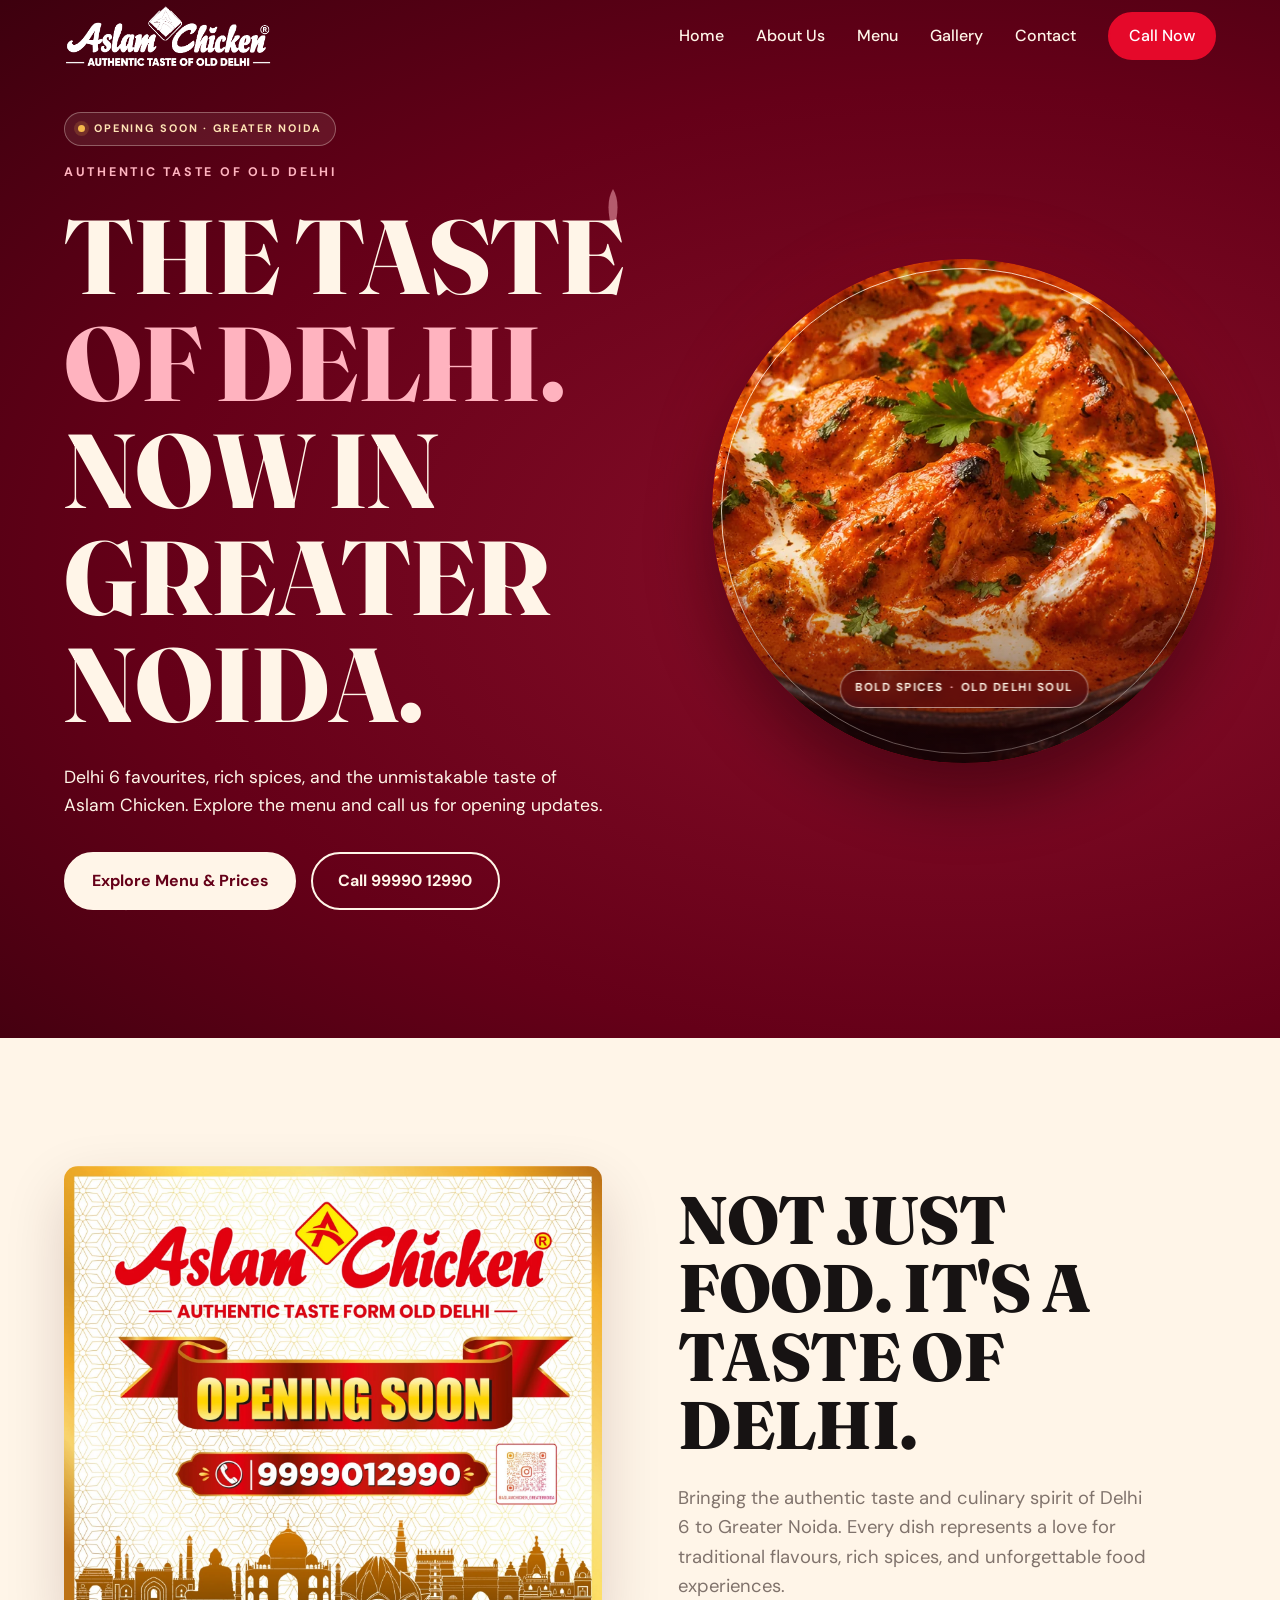
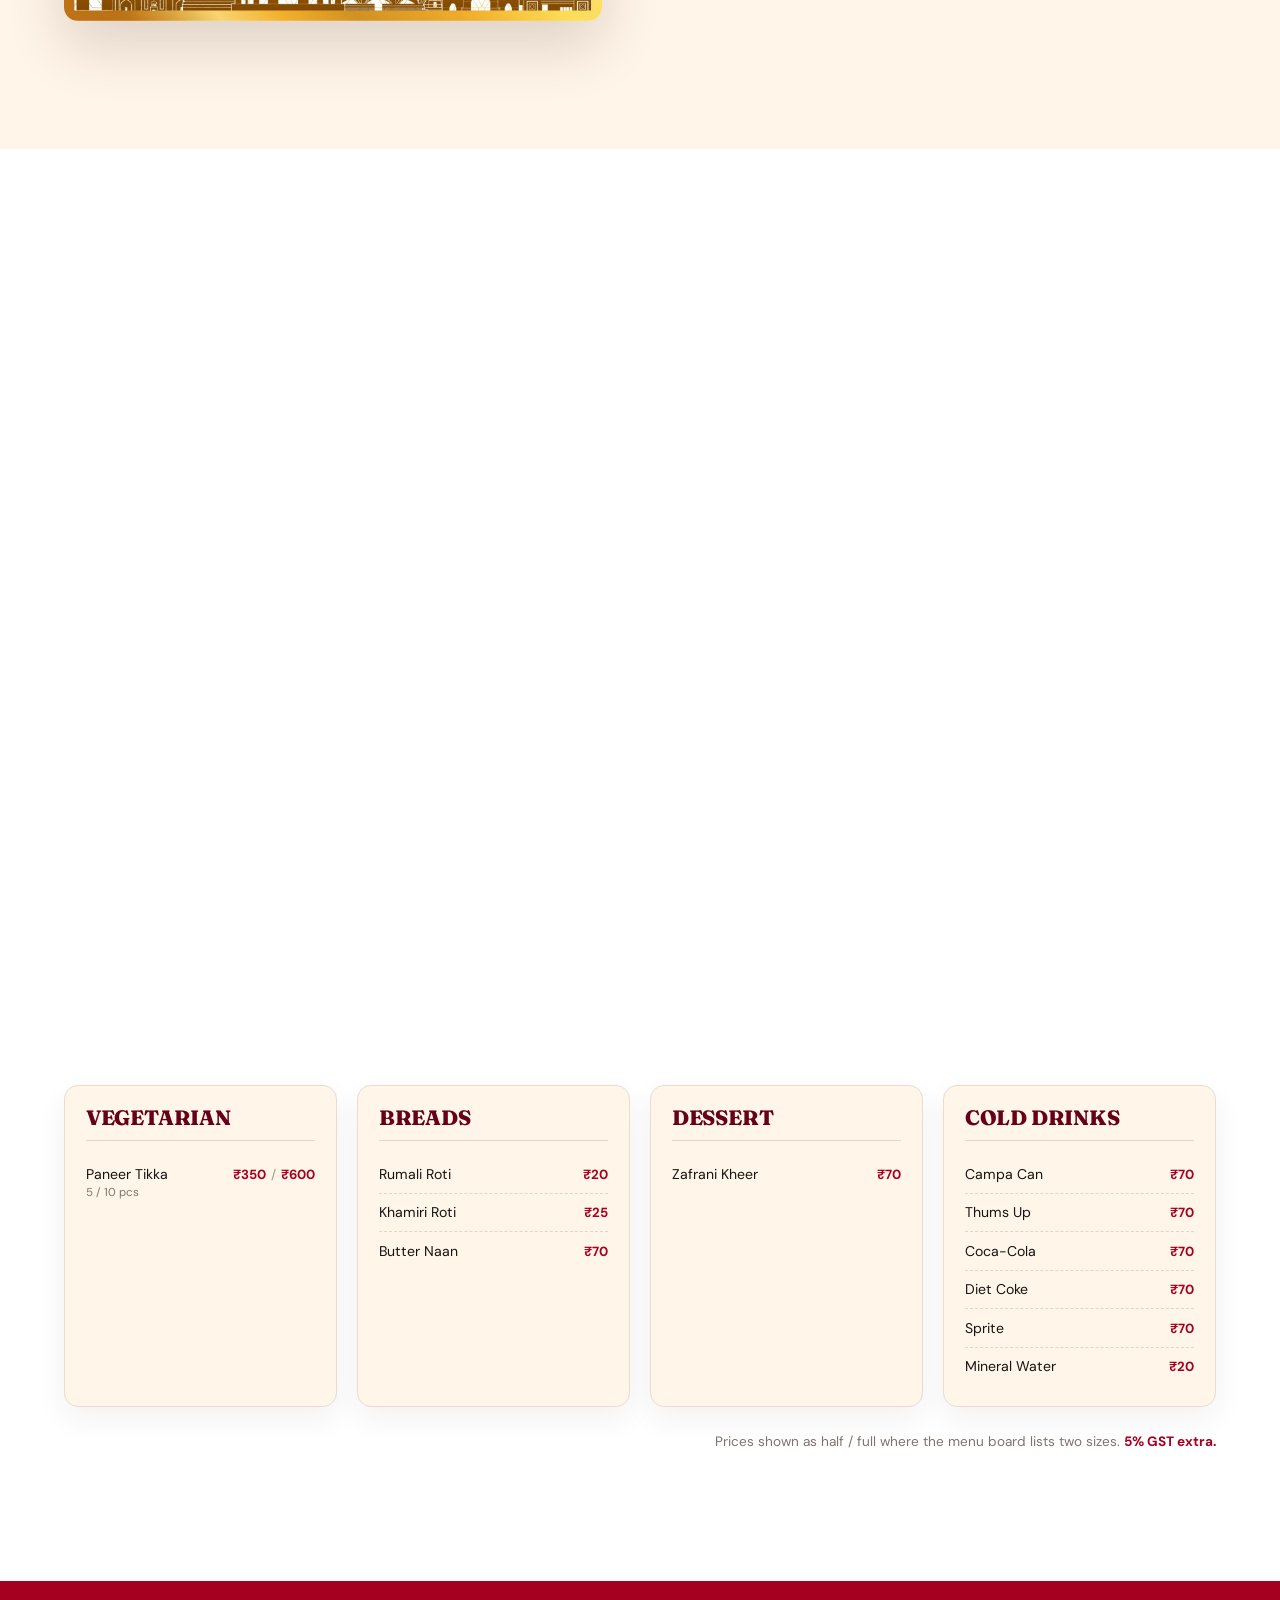
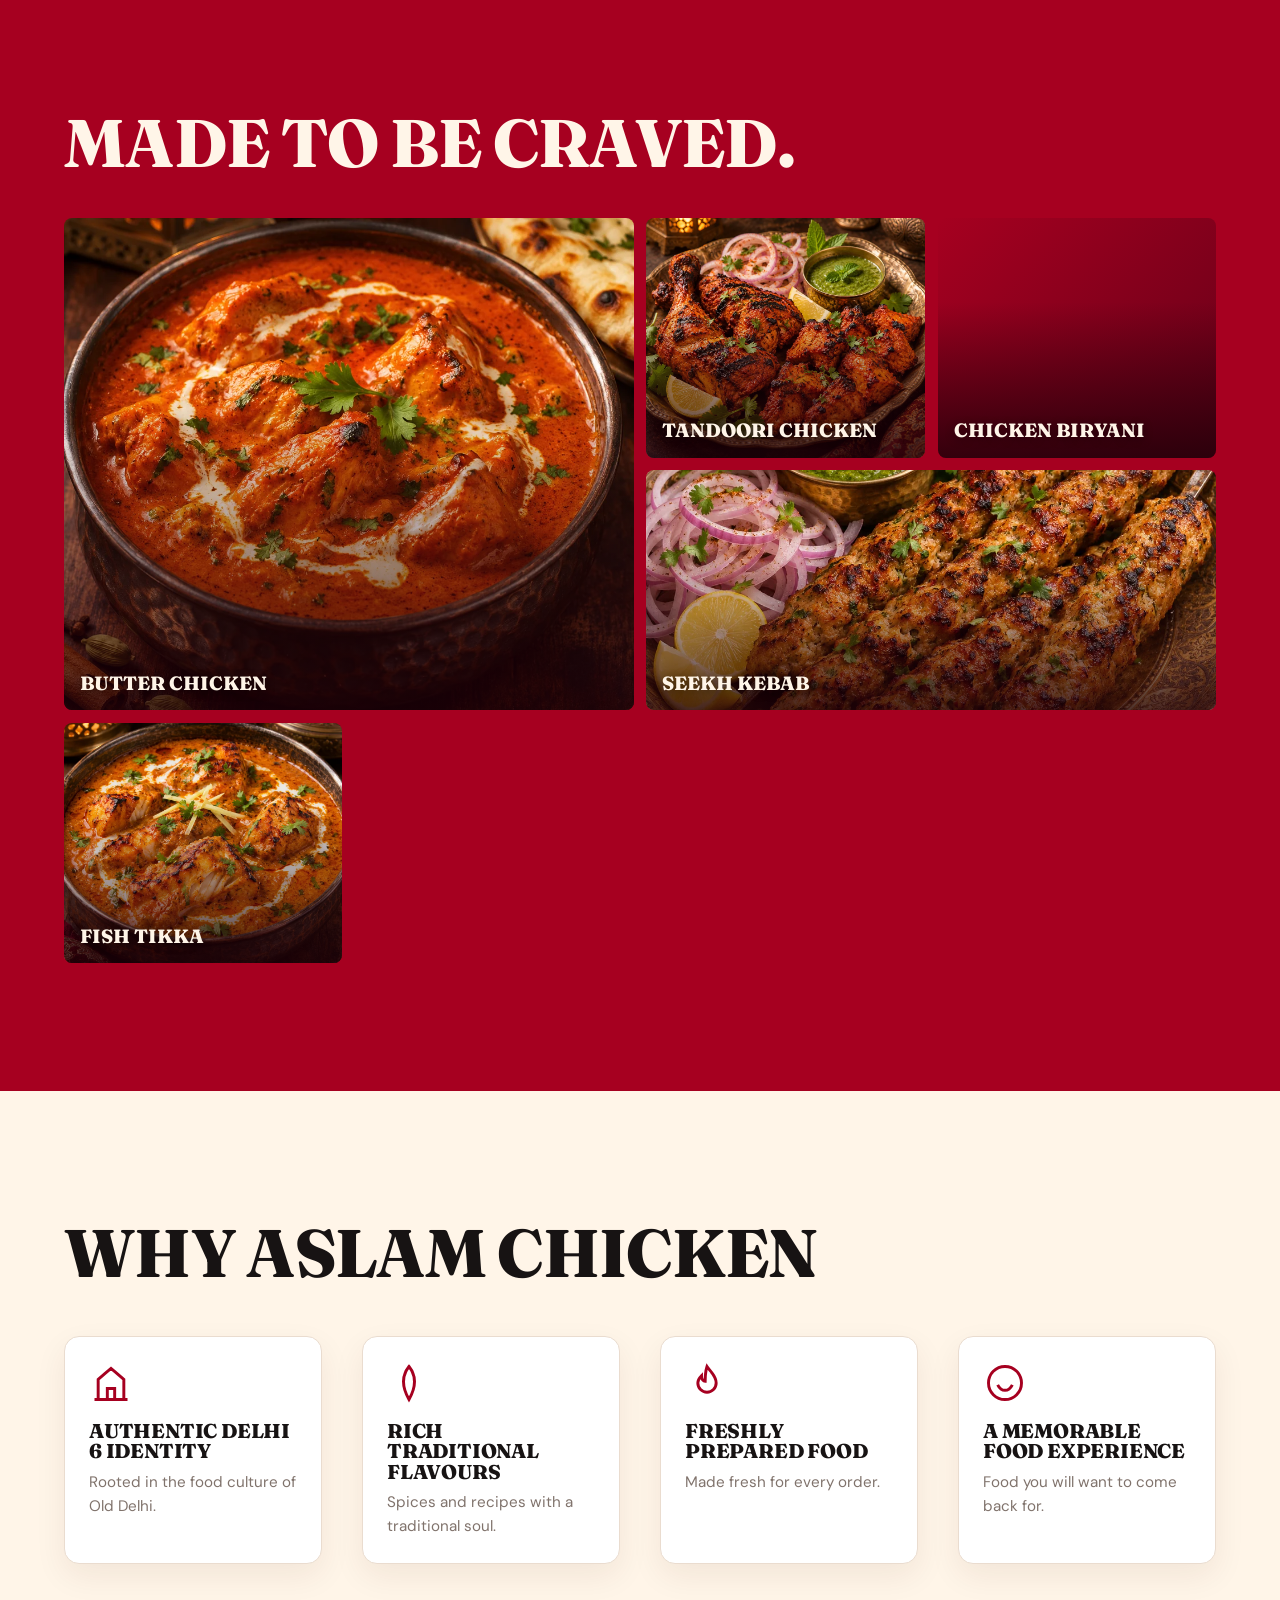
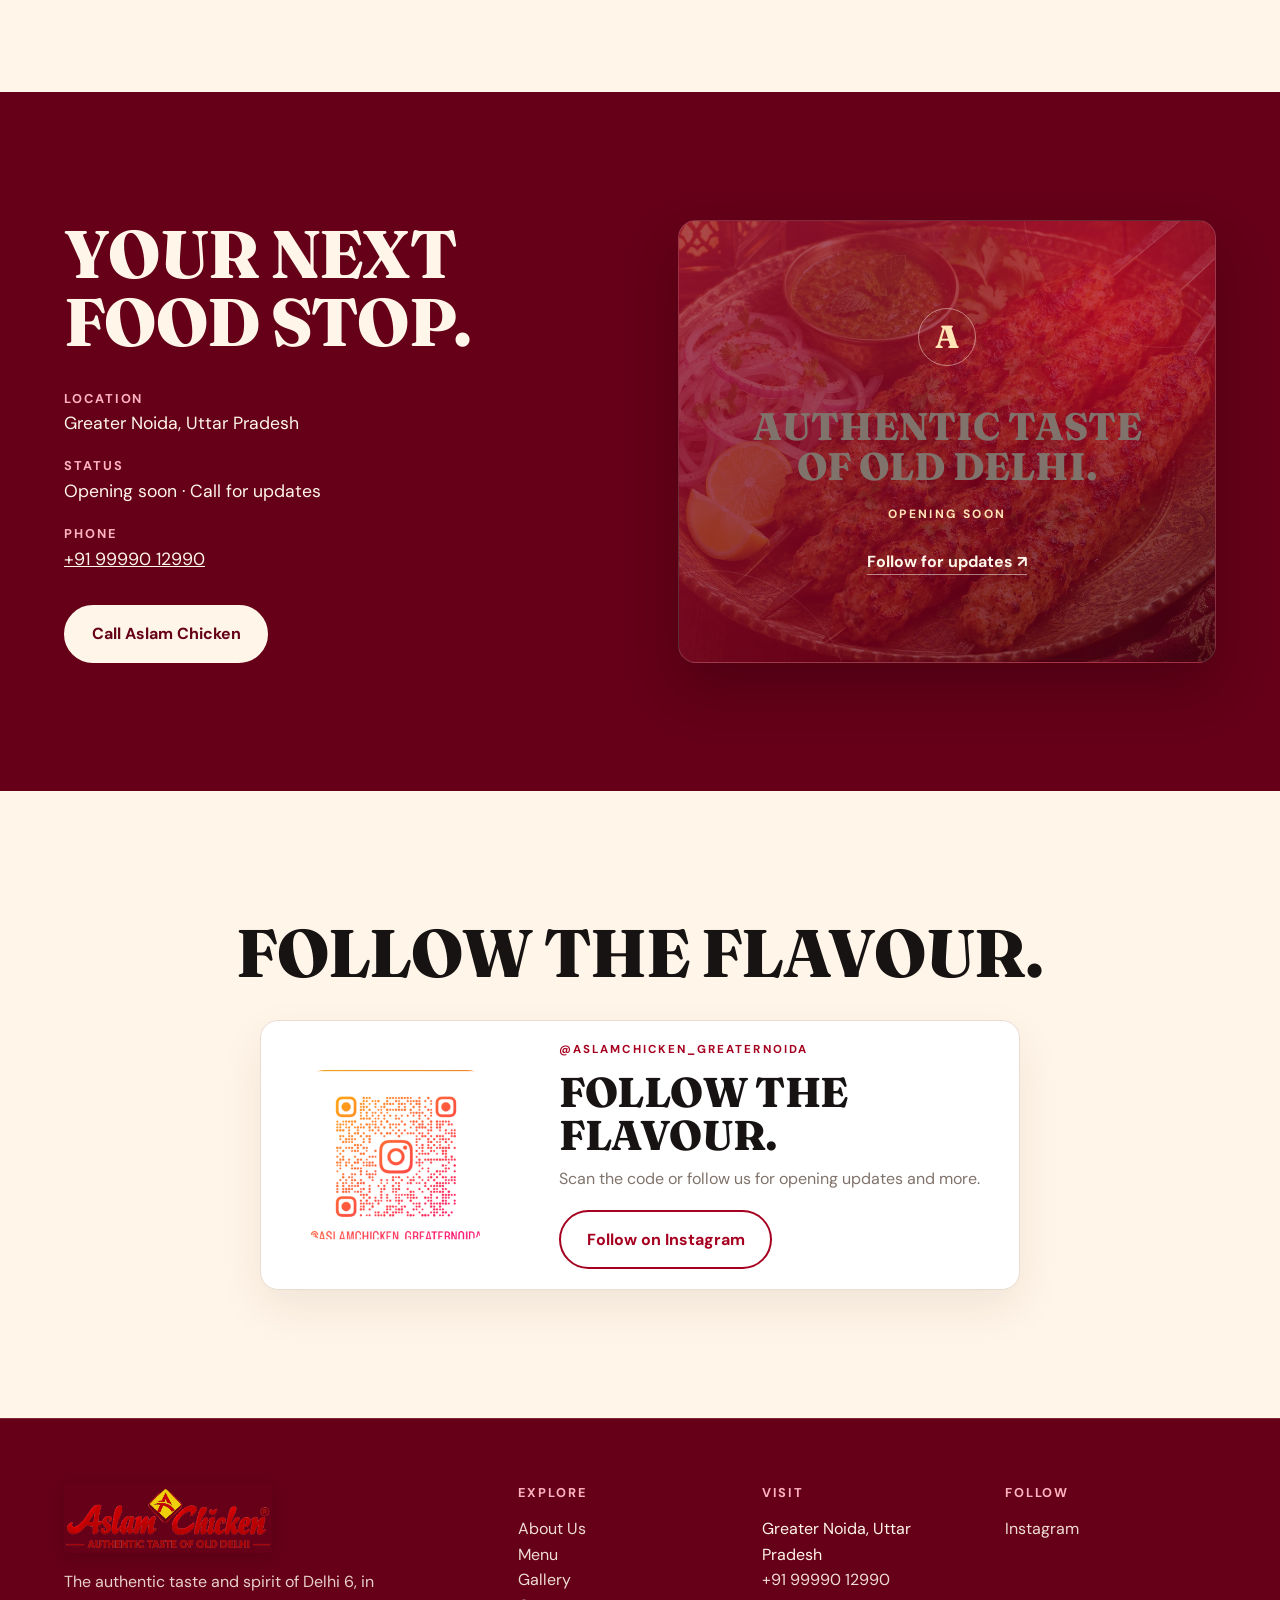
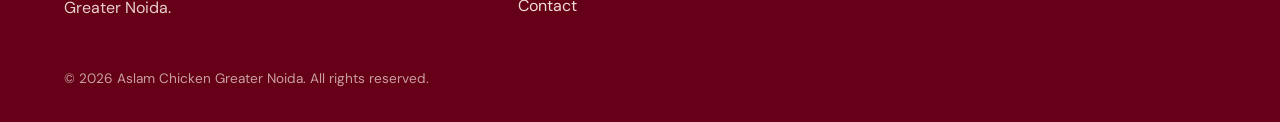
==== index.html @ 619e93ab "Build Aslam Chicken website" ====
<!DOCTYPE html>
<html lang="en" class="ld">
<head>
<meta charset="utf-8">
<meta name="viewport" content="width=device-width, initial-scale=1, viewport-fit=cover">
<title>Aslam Chicken Greater Noida | Authentic Delhi 6 Chicken &amp; Mughlai Food</title>
<meta name="description" content="Aslam Chicken brings the authentic taste of Old Delhi to Greater Noida. Explore the menu and call 9999012990 for opening updates.">
<meta property="og:title" content="Aslam Chicken Greater Noida">
<meta property="og:description" content="Authentic taste of Old Delhi. Opening soon in Greater Noida. Call 9999012990.">
<link rel="canonical" href="https://www.example.com/">
<meta property="og:type" content="restaurant">
<link rel="preconnect" href="https://fonts.googleapis.com">
<link rel="preconnect" href="https://fonts.gstatic.com" crossorigin>
<link href="https://fonts.googleapis.com/css2?family=Fraunces:opsz,wght@9..144,600;9..144,800&family=DM+Sans:wght@400;500;700&display=swap" rel="stylesheet">
<script type="application/ld+json">{"@context":"https://schema.org","@type":"Restaurant","name":"Aslam Chicken Greater Noida","telephone":"+91-9999012990","areaServed":"Greater Noida, Uttar Pradesh","servesCuisine":["Mughlai","Delhi 6"],"sameAs":["https://www.instagram.com/aslamchicken_greaternoida/"]}</script>
<link rel="stylesheet" href="css/style.css">
</head>
<body>
<div id="ldr" role="status" aria-label="Loading"><div class="ldin"><b>ASLAM CHICKEN</b><small>GREATER NOIDA</small><div class="bar"><i></i></div></div></div>
<script>(function(){var b=document.querySelector('#ldr b');b.innerHTML=b.textContent.split('').map(function(c,i){return '<span style="--i:'+i+'">'+(c===' '?'&nbsp;':c)+'</span>'}).join('')})()</script>
<svg width="0" height="0" style="position:absolute" aria-hidden="true"><defs>
<pattern id="pat" width="40" height="40" patternUnits="userSpaceOnUse"><path d="M20 4l6 16-6 16-6-16z" fill="none" stroke="#fff" stroke-width="1.2"/></pattern>
<symbol id="sp" viewBox="0 0 48 48"><path d="M24 2c6 10 6 24 0 44-6-20-6-34 0-44z" fill="currentColor"/></symbol>
</defs></svg>

<header id="hd">
<nav aria-label="Main">
<a class="logo" href="#home" aria-label="Aslam Chicken Greater Noida home"><img src="assets/images/aslam-chicken-logo-transparent.png" alt="Aslam Chicken — Authentic Taste of Old Delhi" width="1510" height="510"></a>
<button class="burger" id="bg" aria-expanded="false" aria-controls="lk" aria-label="Toggle menu"><span></span><span></span><span></span></button>
<ul class="links" id="lk">
<li><a href="index.html#home">Home</a></li><li><a href="about.html">About Us</a></li><li><a href="#menu">Menu</a></li><li><a href="#gallery">Gallery</a></li><li><a href="#visit">Contact</a></li>
<li><a class="btn" href="tel:+919999012990">Call Now</a></li>
</ul>
</nav>
</header>

<main>
<section class="hero" id="home">
<span class="spice" style="top:18%;left:46%"><svg viewBox="0 0 48 48"><use href="#sp"/></svg></span>
<span class="spice" style="bottom:12%;left:8%;animation-delay:-3s"><svg viewBox="0 0 48 48"><use href="#sp"/></svg></span>
<div class="wrap">
<div class="hero-copy">
<p class="availability"><span aria-hidden="true"></span> OPENING SOON · GREATER NOIDA</p>
<p class="label">AUTHENTIC TASTE OF OLD DELHI</p>
<h1><span><i>The taste</i></span><span><i>of Delhi.</i></span><span><i>Now in</i></span><span><i>Greater Noida.</i></span></h1>
<p class="lead">Delhi 6 favourites, rich spices, and the unmistakable taste of Aslam Chicken. Explore the menu and call us for opening updates.</p>
<div class="cta"><a class="btn fill" href="#menu">Explore Menu &amp; Prices</a><a class="btn line" href="tel:+919999012990">Call 99990 12990</a></div>
</div>
<div class="plate slot" style="border-radius:50%;aspect-ratio:1">
<div class="plate-photo">
<img src="assets/images/food-butter-chicken.webp" alt="Butter chicken and naan served with fresh herbs and spices" width="1000" height="1000" fetchpriority="high" decoding="async">
</div>
<span class="plate-caption" aria-hidden="true">BOLD SPICES <i>·</i> OLD DELHI SOUL</span>
</div>
</div>
</section>

<section id="story">
<div class="wrap split">
<div class="slot story-art rv"><img src="assets/images/aslam-opening-soon.webp" alt="Aslam Chicken opening soon poster with phone number 9999012990" width="1600" height="1354" loading="lazy"></div>
<div class="rv">
<h2>Not just food. It's a taste of Delhi.</h2>
<p>Bringing the authentic taste and culinary spirit of Delhi 6 to Greater Noida. Every dish represents a love for traditional flavours, rich spices, and unforgettable food experiences.</p>
</div>
</div>
</section>

<section class="menu" id="menu">
<div class="wrap">
<div class="menu-heading rv"><div><p class="eyebrow">ASLAM CHICKEN · GREATER NOIDA</p><h2>Our menu.</h2></div><p>Made for sharing, full of Old Delhi flavour.<br><small>Prices in INR · Half / Full where shown · 5% GST extra</small></p></div>
<div class="menu-highlights">
<article class="menu-highlight rv"><img src="assets/images/food-tandoori-chicken.webp" alt="Tandoori chicken" width="1000" height="1000" loading="lazy"><div><span>FROM THE TANDOOR</span><h3>Smoky, spiced, made to share.</h3></div></article>
<article class="menu-highlight rv"><img src="assets/images/food-butter-chicken.webp" alt="Butter chicken" width="1000" height="1000" loading="lazy"><div><span>HOUSE FAVOURITE</span><h3>Butter chicken, rich and comforting.</h3></div></article>
<article class="menu-highlight rv"><img src="assets/images/food-chicken-biryani.webp" alt="Chicken biryani" width="1000" height="1000" loading="lazy"><div><span>CLASSIC COMFORT</span><h3>Fragrant chicken biryani.</h3></div></article>
</div>
<div class="cats">
<article class="cat rv"><h3>Chicken Specials</h3><ul class="menu-list">
<li><span>Butter Chicken</span><span class="price">₹400 <i>/</i> ₹780</span></li>
<li><span>Tandoori Chicken Dry</span><span class="price">₹360 <i>/</i> ₹750</span></li>
<li><span>Chicken Tikka Boneless Dry <small>5 / 10 pcs</small></span><span class="price">₹350 <i>/</i> ₹650</span></li>
<li><span>Chicken Tikka Boneless Gravy <small>5 / 10 pcs</small></span><span class="price">₹350 <i>/</i> ₹650</span></li>
<li><span>Chicken Tangdi</span><span class="price">₹320 <i>/</i> ₹620</span></li></ul></article>
<article class="cat rv"><h3>Kebabs &amp; Fish</h3><ul class="menu-list">
<li><span>Chicken Seekh Kebab Dry <small>4 / 8 pcs</small></span><span class="price">₹300 <i>/</i> ₹580</span></li>
<li><span>Chicken Seekh Kebab Gravy <small>4 / 8 pcs</small></span><span class="price">₹350 <i>/</i> ₹650</span></li>
<li><span>Mutton Seekh Kebab Dry <small>4 / 8 pcs</small></span><span class="price">₹480 <i>/</i> ₹850</span></li>
<li><span>Mutton Seekh Kebab Gravy <small>4 / 8 pcs</small></span><span class="price">₹550 <i>/</i> ₹950</span></li>
<li><span>Fish Tikka Dry <small>5 / 10 pcs</small></span><span class="price">₹490 <i>/</i> ₹890</span></li>
<li><span>Fish Tikka Butter Gravy <small>5 / 10 pcs</small></span><span class="price">₹550 <i>/</i> ₹950</span></li></ul></article>
<article class="cat rv"><h3>Main Course</h3><ul class="menu-list">
<li><span>Chicken Korma <small>2 / 4 pcs</small></span><span class="price">₹350 <i>/</i> ₹650</span></li>
<li><span>Chicken Stew <small>2 / 4 pcs</small></span><span class="price">₹350 <i>/</i> ₹650</span></li>
<li><span>Mutton Korma <small>2 / 4 pcs</small></span><span class="price">₹480 <i>/</i> ₹900</span></li>
<li><span>Mutton Nahari <small>2 / 4 pcs</small></span><span class="price">₹450 <i>/</i> ₹880</span></li>
<li><span>Chicken Biryani <small>2 / 4 pcs</small></span><span class="price">₹250 <i>/</i> ₹450</span></li></ul></article>
<article class="cat rv"><h3>Vegetarian</h3><ul class="menu-list"><li><span>Paneer Tikka <small>5 / 10 pcs</small></span><span class="price">₹350 <i>/</i> ₹600</span></li></ul></article>
<article class="cat rv"><h3>Breads</h3><ul class="menu-list">
<li><span>Rumali Roti</span><span class="price">₹20</span></li><li><span>Khamiri Roti</span><span class="price">₹25</span></li><li><span>Butter Naan</span><span class="price">₹70</span></li></ul></article>
<article class="cat rv"><h3>Dessert</h3><ul class="menu-list"><li><span>Zafrani Kheer</span><span class="price">₹70</span></li></ul></article>
<article class="cat rv"><h3>Cold Drinks</h3><ul class="menu-list">
<li><span>Campa Can</span><span class="price">₹70</span></li><li><span>Thums Up</span><span class="price">₹70</span></li><li><span>Coca-Cola</span><span class="price">₹70</span></li><li><span>Diet Coke</span><span class="price">₹70</span></li><li><span>Sprite</span><span class="price">₹70</span></li><li><span>Mineral Water</span><span class="price">₹20</span></li></ul></article>
</div>
<p class="menu-tax">Prices shown as half / full where the menu board lists two sizes. <strong>5% GST extra.</strong></p>
</div>
</section>

<section class="exp" id="gallery">
<div class="wrap">
<h2 class="rv">Made to be craved.</h2>
<div class="grid">
<button class="slot gallery-item rv" type="button" data-full="assets/images/food-butter-chicken.webp" data-caption="Butter Chicken" aria-label="Open larger photo: Butter Chicken"><img src="assets/images/food-butter-chicken.webp" alt="Butter chicken in a rich tomato and butter gravy" width="1000" height="1000" loading="lazy" decoding="async"><span>Butter Chicken</span></button>
<button class="slot gallery-item rv" type="button" data-full="assets/images/food-tandoori-chicken.webp" data-caption="Tandoori Chicken" aria-label="Open larger photo: Tandoori Chicken"><img src="assets/images/food-tandoori-chicken.webp" alt="Tandoori chicken with onions, lemon, and mint chutney" width="1000" height="1000" loading="lazy" decoding="async"><span>Tandoori Chicken</span></button>
<button class="slot gallery-item rv" type="button" data-full="assets/images/food-chicken-biryani.webp" data-caption="Chicken Biryani" aria-label="Open larger photo: Chicken Biryani"><img src="assets/images/food-chicken-biryani.webp" alt="Chicken biryani with saffron rice and herbs" width="1000" height="1000" loading="lazy" decoding="async"><span>Chicken Biryani</span></button>
<button class="slot gallery-item rv" type="button" data-full="assets/images/food-seekh-kebab.webp" data-caption="Seekh Kebab" aria-label="Open larger photo: Seekh Kebab"><img src="assets/images/food-seekh-kebab.webp" alt="Chicken seekh kebabs with mint chutney" width="1000" height="1000" loading="lazy" decoding="async"><span>Seekh Kebab</span></button>
<button class="slot gallery-item rv" type="button" data-full="assets/images/food-fish-tikka.webp" data-caption="Fish Tikka" aria-label="Open larger photo: Fish Tikka"><img src="assets/images/food-fish-tikka.webp" alt="Fish tikka in a creamy spiced gravy" width="1000" height="1000" loading="lazy" decoding="async"><span>Fish Tikka</span></button>
</div>
<dialog class="lightbox" id="gallery-lightbox" aria-label="Gallery image viewer"><button class="lightbox-close" type="button" aria-label="Close image">×</button><img id="lightbox-image" src="" alt=""><p id="lightbox-caption"></p></dialog>
</div>
</section>

<section class="why">
<div class="wrap">
<h2 class="rv">Why Aslam Chicken</h2>
<ul>
<li class="rv"><div class="why-card"><svg viewBox="0 0 24 24" fill="none" stroke="currentColor" stroke-width="1.6"><path d="M3 21h18M5 21V10l7-6 7 6v11M10 21v-6h4v6"/></svg><h3>Authentic Delhi 6 Identity</h3><p>Rooted in the food culture of Old Delhi.</p></div></li>
<li class="rv"><div class="why-card"><svg viewBox="0 0 24 24" fill="none" stroke="currentColor" stroke-width="1.6"><path d="M12 3c4 5 4 11 0 18-4-7-4-13 0-18z"/></svg><h3>Rich Traditional Flavours</h3><p>Spices and recipes with a traditional soul.</p></div></li>
<li class="rv"><div class="why-card"><svg viewBox="0 0 24 24" fill="none" stroke="currentColor" stroke-width="1.6"><path d="M12 3c2 3 5 5 5 9a5 5 0 01-10 0c0-2 1-3 2-4 0 2 1 3 2 3 0-3 0-5 1-8z"/></svg><h3>Freshly Prepared Food</h3><p>Made fresh for every order.</p></div></li>
<li class="rv"><div class="why-card"><svg viewBox="0 0 24 24" fill="none" stroke="currentColor" stroke-width="1.6"><circle cx="12" cy="12" r="9"/><path d="M8 13s1.5 3 4 3 4-3 4-3M9 9h.01M15 9h.01"/></svg><h3>A Memorable Food Experience</h3><p>Food you will want to come back for.</p></div></li>
</ul>
</div>
</section>

<section class="visit" id="visit">
<div class="wrap split">
<div class="rv">
<h2>Your next food stop.</h2>
<dl>
<dt>LOCATION</dt><dd>Greater Noida, Uttar Pradesh</dd>
<dt>STATUS</dt><dd>Opening soon · Call for updates</dd>
<dt>PHONE</dt><dd><a href="tel:+919999012990">+91 99990 12990</a></dd>
</dl>
<a class="btn fill" href="tel:+919999012990">Call Aslam Chicken</a>
</div>
<div class="visit-card rv"><img class="visit-card-photo" src="assets/images/food-seekh-kebab.webp" alt="Freshly grilled seekh kebabs" width="1000" height="1000" loading="lazy"><span class="visit-mark" aria-hidden="true">A</span><p>Authentic taste<br>of Old Delhi.</p><strong>OPENING SOON</strong><a href="https://www.instagram.com/aslamchicken_greaternoida/" target="_blank" rel="noopener">Follow for updates <span aria-hidden="true">↗</span></a></div>
</div>
</section>

<section class="insta">
<div class="wrap" style="text-align:center">
<h2 class="rv">Follow the flavour.</h2>
<div class="instagram-follow rv">
<a class="qr-link" href="https://www.instagram.com/aslamchicken_greaternoida/" target="_blank" rel="noopener" aria-label="Open Aslam Chicken Greater Noida on Instagram"><img src="assets/images/instagram-qr.png" alt="Instagram QR code for @aslamchicken_greaternoida" width="1400" height="1120" loading="lazy"></a>
<div><p class="eyebrow">@ASLAMCHICKEN_GREATERNOIDA</p><h3>Follow the flavour.</h3><p>Scan the code or follow us for opening updates and more.</p><a class="btn out" href="https://www.instagram.com/aslamchicken_greaternoida/" target="_blank" rel="noopener">Follow on Instagram</a></div>
</div>
</div>
</section>
</main>

<footer>
<div class="fgrid rv">
<div><a class="logo" href="#home" aria-label="Aslam Chicken Greater Noida home"><img src="assets/images/aslam-chicken-logo-transparent.png" alt="Aslam Chicken — Authentic Taste of Old Delhi" width="1510" height="510" loading="lazy"></a><p style="margin-top:1rem;max-width:22rem;opacity:.85">The authentic taste and spirit of Delhi 6, in Greater Noida.</p></div>
<div><h4>EXPLORE</h4><ul><li><a href="about.html">About Us</a></li><li><a href="#menu">Menu</a></li><li><a href="#gallery">Gallery</a></li><li><a href="#visit">Contact</a></li></ul></div>
<div><h4>VISIT</h4><p>Greater Noida, Uttar Pradesh<br><a href="tel:+919999012990">+91 99990 12990</a></p></div>
<div><h4>FOLLOW</h4><a href="https://www.instagram.com/aslamchicken_greaternoida/" target="_blank" rel="noopener">Instagram</a></div>
</div>
<p class="copy">&copy; <span id="yr">2026</span> Aslam Chicken Greater Noida. All rights reserved.</p>
</footer>

<script src="js/main.js"></script>
</body>
</html>
---- css/style.css ----
:root{--red:#A60020;--burg:#650018;--acc:#E5092A;--cream:#FFF5E8;--white:#fff;--char:#171313;--muted:#80736C;--serif:'Fraunces',Georgia,serif;--sans:'DM Sans',system-ui,sans-serif;--pad:clamp(1.25rem,5vw,5rem)}
*{box-sizing:border-box;margin:0}
html{scroll-behavior:smooth;scroll-padding-top:4.5rem}
body{font-family:var(--sans);background:var(--cream);color:var(--char);line-height:1.6;overflow-x:hidden}
img,svg{max-width:100%;display:block}
a{color:inherit}
:focus-visible{outline:3px solid var(--acc);outline-offset:3px}
h1,h2,h3{font-family:var(--serif);font-weight:800;line-height:1.02;letter-spacing:-.01em;text-transform:uppercase}
h2{font-size:clamp(2rem,6vw,4.2rem)}
section{padding:clamp(4rem,10vw,8rem) var(--pad)}
.wrap{max-width:1200px;margin:auto}
.btn{display:inline-block;padding:.9rem 1.6rem;border:2px solid var(--cream);border-radius:99px;font-weight:700;text-decoration:none;transition:background .3s,color .3s,transform .3s}
.btn:hover{transform:translateY(-2px)}
.btn.fill{background:var(--cream);color:var(--burg)}
.btn.fill:hover{background:var(--white)}
.btn.line:hover{background:var(--cream);color:var(--burg)}
.btn.red{background:var(--red);border-color:var(--red);color:var(--cream)}
.btn.red:hover{background:var(--burg);border-color:var(--burg)}
.btn.out{border-color:var(--red);color:var(--red)}
.btn.out:hover{background:var(--red);color:var(--cream)}
/* nav */
header{position:fixed;inset:0 0 auto;z-index:50;padding:env(safe-area-inset-top,0) var(--pad) 0;transition:background .4s,box-shadow .4s;color:var(--cream)}
header.solid{background:var(--burg);box-shadow:0 4px 24px rgba(0,0,0,.25)}
nav{display:flex;align-items:center;justify-content:space-between;height:4.5rem;max-width:1200px;margin:auto}
.logo{font-family:var(--serif);font-weight:800;font-size:1.25rem;text-decoration:none;letter-spacing:.02em;line-height:1}
.logo small{display:block;font:500 .65rem var(--sans);letter-spacing:.2em;opacity:.8;margin-top:.2rem}
.logo img{display:block;width:clamp(10rem,17vw,13rem);height:auto;border-radius:4px;box-shadow:0 4px 18px rgba(0,0,0,.15)}
header .logo img{border-radius:0;box-shadow:none;filter:brightness(0) invert(1);transition:transform .35s cubic-bezier(.2,.8,.2,1),filter .35s}
header .logo:hover img,header .logo:focus-visible img{transform:translateY(-2px) scale(1.035);filter:brightness(0) invert(1) drop-shadow(0 4px 8px rgba(255,255,255,.38))}
.links{display:flex;gap:2rem;align-items:center;list-style:none;padding:0}
.links a{text-decoration:none;font-weight:500;position:relative}
.links a:not(.btn)::after{content:"";position:absolute;left:0;bottom:-4px;height:2px;width:100%;background:currentColor;transform:scaleX(0);transform-origin:left;transition:transform .3s}
.links a:not(.btn):hover::after{transform:scaleX(1)}
.links a[aria-current="page"]::after{transform:scaleX(1)}
.links .btn{padding:.55rem 1.2rem;background:var(--acc);border-color:var(--acc);color:#fff}
.burger{display:none;background:none;border:0;width:44px;height:44px;cursor:pointer;color:inherit}
.burger span{display:block;width:26px;height:2px;background:currentColor;margin:6px auto;transition:transform .35s,opacity .25s}
.burger[aria-expanded=true] span:nth-child(1){transform:translateY(8px) rotate(45deg)}
.burger[aria-expanded=true] span:nth-child(2){opacity:0}
.burger[aria-expanded=true] span:nth-child(3){transform:translateY(-8px) rotate(-45deg)}
@media(max-width:820px){
.burger{display:block}
.links{position:fixed;inset:0;background:var(--burg);flex-direction:column;justify-content:center;gap:1.6rem;font-size:1.6rem;font-family:var(--serif);clip-path:circle(0 at calc(100% - 2.5rem) 2.2rem);transition:clip-path .55s cubic-bezier(.7,0,.2,1);z-index:-1}
.links.open{clip-path:circle(150% at calc(100% - 2.5rem) 2.2rem)}
header.menu{background:transparent}
}
/* hero */
.hero{min-height:100svh;background:radial-gradient(ellipse at 75% 55%,#8a0f2a 0,var(--burg) 60%,#3d000e 100%);color:var(--cream);display:grid;align-items:center;gap:2rem;padding-top:7rem;position:relative;overflow:hidden}
.hero .wrap{display:grid;gap:2rem;align-items:center;grid-template-columns:1.1fr .9fr;position:relative;z-index:1}
.label{font-weight:700;letter-spacing:.22em;font-size:.78rem;color:#ffb3bf;margin-bottom:1.2rem}
.availability{display:inline-flex;align-items:center;gap:.6rem;margin-bottom:1.1rem;padding:.45rem .8rem;border:1px solid rgba(255,245,232,.32);border-radius:99px;background:rgba(255,245,232,.08);color:#ffe4b5;font-size:.68rem;font-weight:700;letter-spacing:.16em}
.availability span{width:7px;height:7px;border-radius:50%;background:#f4b84c;box-shadow:0 0 0 4px rgba(244,184,76,.16)}
.hero h1{font-size:clamp(2.6rem,8.2vw,6.6rem)}
.hero h1 span{display:block;overflow:hidden}
.hero h1 span i{display:block;font-style:normal;transform:translateY(105%);animation:up 1s cubic-bezier(.2,.8,.2,1) forwards}
.hero h1 span:nth-child(2) i{animation-delay:.15s;color:#ffb3bf}
.hero h1 span:nth-child(3) i{animation-delay:.3s}
.hero h1 span:nth-child(4) i{animation-delay:.45s}
@keyframes up{to{transform:none}}
.hero p.lead{max-width:34rem;margin:1.6rem 0 2rem;font-size:1.1rem;opacity:0;animation:fade 1s .8s forwards}
.cta{display:flex;flex-wrap:wrap;gap:.9rem;opacity:0;animation:fade 1s 1s forwards}
@keyframes fade{to{opacity:1}}
.plate{aspect-ratio:1;position:relative;isolation:isolate;opacity:0;transform:scale(.78) rotate(-18deg);animation:plate 1.35s .3s cubic-bezier(.2,.8,.2,1) forwards;box-shadow:0 32px 65px rgba(0,0,0,.42),0 0 70px rgba(229,9,42,.18)}
@keyframes plate{65%{opacity:1;transform:scale(1.04) rotate(7deg)}to{opacity:1;transform:scale(1) rotate(0)}}
.plate-photo{position:absolute;z-index:0;inset:0;border-radius:50%;overflow:hidden;transition:transform .75s cubic-bezier(.2,.8,.2,1)}
.plate-photo img{width:100%;height:100%;object-fit:cover;transform:scale(1.46);animation:photo-turn 34s linear 1.65s infinite;will-change:transform}
@keyframes photo-turn{from{transform:scale(1.46) rotate(0)}to{transform:scale(1.46) rotate(360deg)}}
.plate::before{content:"";position:absolute;z-index:1;inset:9px;border:1px solid rgba(255,245,232,.8);border-radius:50%;box-shadow:inset 0 0 35px rgba(30,0,8,.2);pointer-events:none}
.plate::after{content:"";position:absolute;z-index:1;inset:0;border-radius:50%;background:linear-gradient(180deg,transparent 58%,rgba(25,0,8,.65));pointer-events:none}
.plate:hover .plate-photo{transform:scale(1.05)}
.plate-caption{position:absolute;z-index:2;left:50%;bottom:11%;transform:translateX(-50%);white-space:nowrap;padding:.55rem .9rem;border:1px solid rgba(255,245,232,.55);border-radius:99px;background:rgba(75,0,18,.52);backdrop-filter:blur(8px);color:var(--cream);font-size:clamp(.55rem,1vw,.72rem);font-weight:700;letter-spacing:.13em}
.plate-caption i{color:#ffb3bf;font-style:normal;padding:0 .12rem}
.spice{position:absolute;width:clamp(26px,4vw,48px);color:#ffb3bf;opacity:.5;animation:float 7s ease-in-out infinite}
@keyframes float{50%{transform:translateY(-14px) rotate(25deg)}}
.slot{position:relative;background:linear-gradient(135deg,var(--red),var(--burg));overflow:hidden;color:var(--cream);display:grid;place-items:center;text-align:center;padding:1rem;font-size:.85rem}
.slot svg{position:absolute;inset:0;width:100%;height:100%;opacity:.18}
.slot img{position:absolute;inset:0;width:100%;height:100%;object-fit:cover;transition:transform .8s}
.slot:hover img{transform:scale(1.06)}
.slot b{position:relative;font-family:var(--serif);font-size:1.15rem;text-transform:uppercase}
.slot em{position:relative;display:block;opacity:.75;font-style:normal;margin-top:.3rem}
@media(max-width:820px){.hero .wrap{grid-template-columns:1fr}.plate{max-width:420px;margin:auto}}
/* story */
.split{display:grid;grid-template-columns:1fr 1fr;gap:clamp(2rem,6vw,6rem);align-items:center}
.split .slot{aspect-ratio:4/5;border-radius:200px 200px 12px 12px}
.split .story-art{aspect-ratio:1600/1354;border-radius:14px;padding:0;background:#fff;box-shadow:0 24px 60px rgba(52,15,13,.16)}
.story-art img{position:absolute;inset:0;width:100%;height:100%;object-fit:cover}
.split p{color:var(--muted);font-size:1.15rem;margin-top:1.5rem;max-width:30rem}
@media(max-width:820px){.split{grid-template-columns:1fr}}
/* menu */
.menu{background:var(--white)}
.menu h2{margin-bottom:0}
.menu-heading{display:flex;align-items:end;justify-content:space-between;gap:2rem;margin-bottom:2.5rem}
.menu-heading>p{color:var(--muted);text-align:right}
.menu-heading small{font-size:.8rem}
.eyebrow{font-size:.72rem;font-weight:700;letter-spacing:.18em;color:var(--red);margin-bottom:.75rem}
.cats{display:grid;grid-template-columns:repeat(12,minmax(0,1fr));gap:1.25rem;align-items:stretch}
.cat{align-self:stretch;padding:1.3rem;border:1px solid #eadccf;border-radius:14px;background:var(--cream);box-shadow:0 12px 30px rgba(74,35,20,.06)}
.cat:nth-child(-n+3){grid-column:span 4}
.cat:nth-child(n+4){grid-column:span 3}
.cat h3{font-size:1.3rem;margin-bottom:.9rem;padding-bottom:.75rem;border-bottom:1px solid #e6d5c5;color:var(--burg)}
.menu-highlights{display:grid;grid-template-columns:repeat(3,minmax(0,1fr));gap:1rem;margin:0 0 2rem}
.menu-highlight{position:relative;min-height:190px;overflow:hidden;border-radius:13px;background:var(--burg);color:#fff}
.menu-highlight::after{content:"";position:absolute;inset:20% 0 0;background:linear-gradient(transparent,rgba(30,0,10,.85))}
.menu-highlight img{position:absolute;inset:0;width:100%;height:100%;object-fit:cover;transition:transform .7s cubic-bezier(.2,.8,.2,1)}
.menu-highlight:hover img{transform:scale(1.07)}
.menu-highlight>div{position:absolute;z-index:1;inset:auto 1.1rem 1rem}
.menu-highlight span{font-size:.68rem;font-weight:700;letter-spacing:.16em;color:#ffe4b5}
.menu-highlight h3{margin-top:.3rem;font-size:1.12rem;line-height:1.1}
.cat{transition:transform .35s,box-shadow .35s,border-color .35s}
.cat:hover{transform:translateY(-4px);border-color:#d7bda8;box-shadow:0 18px 38px rgba(74,35,20,.12)}
.menu-list{list-style:none;padding:0}
.menu-list li{display:flex;align-items:baseline;justify-content:space-between;gap:.7rem;padding:.58rem 0;border-bottom:1px dashed #e4d5c8;font-size:.88rem;line-height:1.35}
.menu-list li:last-child{border-bottom:0}
.menu-list li>span:first-child{flex:1}
.menu-list small{display:block;color:var(--muted);font-size:.72rem;margin-top:.12rem}
.menu-list .price{white-space:nowrap;color:var(--red);font-size:.83rem;font-weight:700;font-variant-numeric:tabular-nums}
.menu-list .price i{font-style:normal;color:#a99588;font-weight:400;padding:0 .12rem}
.menu-tax{margin-top:1.5rem;text-align:right;color:var(--muted);font-size:.85rem}
.menu-tax strong{color:var(--red)}
.ph{background:#fff0b3;padding:0 .3em;border-radius:3px}
.center{text-align:center;margin-top:3rem}
/* gallery */
.exp{background:var(--red);color:var(--cream)}
.exp h2{margin-bottom:2.5rem}
.grid{display:grid;grid-template-columns:repeat(4,1fr);grid-auto-rows:clamp(130px,20vw,240px);gap:.8rem}
.grid .slot{border-radius:8px}
.exp .slot{padding:0;border:0;color:var(--cream);font:inherit;text-align:left;cursor:pointer;transition:transform .45s cubic-bezier(.2,.8,.2,1),box-shadow .45s}
.exp .slot::after{content:"";position:absolute;inset:35% 0 0;z-index:1;background:linear-gradient(transparent,rgba(28,0,8,.78));pointer-events:none}
.exp .slot>span{position:absolute;z-index:2;inset:auto 1rem 1rem;text-align:left;font:800 clamp(.9rem,1.6vw,1.2rem)/1.1 var(--serif);text-transform:uppercase;text-shadow:0 2px 10px rgba(0,0,0,.45)}
.exp .slot b{font-size:clamp(.9rem,1.6vw,1.2rem);text-shadow:0 2px 10px rgba(0,0,0,.45)}
.exp .slot:hover{transform:translateY(-4px);box-shadow:0 15px 30px rgba(40,0,10,.3)}
.grid .slot:nth-child(1){grid-column:span 2;grid-row:span 2}
.grid .slot:nth-child(4){grid-column:span 2}
@media(max-width:620px){.grid{grid-template-columns:repeat(2,1fr)}.grid .slot:nth-child(4){grid-column:span 2}}
/* why */
.why ul{list-style:none;padding:0;margin-top:3rem;display:grid;grid-template-columns:repeat(auto-fit,minmax(220px,1fr));gap:2.5rem}
.why li{min-width:0;height:100%}
.why-card{height:100%;min-height:220px;padding:1.5rem;border:1px solid #eadccf;border-radius:15px;background:#fff;box-shadow:0 12px 32px rgba(74,35,20,.07);transition:transform .35s,box-shadow .35s,border-color .35s}
.why-card:hover{transform:translateY(-5px);border-color:#d7bda8;box-shadow:0 20px 42px rgba(74,35,20,.13)}
.why li svg{width:44px;height:44px;color:var(--red);margin-bottom:1rem}
.why h3{font-size:1.25rem;margin-bottom:.5rem}
.why p{color:var(--muted);font-size:.95rem}
/* visit */
.visit{background:var(--burg);color:var(--cream)}
.visit .split{align-items:stretch}
dl{margin:2rem 0}
dt{font-weight:700;font-size:.8rem;letter-spacing:.15em;color:#ffb3bf;margin-top:1.2rem}
dd{font-size:1.1rem}
.visit-card{position:relative;min-height:350px;overflow:hidden;border:1px solid rgba(255,245,232,.18);border-radius:18px;background:radial-gradient(circle at 80% 20%,rgba(229,9,42,.5),transparent 38%),linear-gradient(145deg,#8c102b,var(--burg) 65%,#35000d);display:flex;flex-direction:column;align-items:center;justify-content:center;text-align:center;padding:2rem;color:var(--cream);box-shadow:0 25px 55px rgba(0,0,0,.22)}
.visit-card-photo{position:absolute;z-index:0;inset:0;width:100%;height:100%;object-fit:cover;opacity:.28;mix-blend-mode:screen}
.visit-card::before,.visit-card::after{content:"";position:absolute;z-index:1;width:280px;height:280px;border:1px solid rgba(255,245,232,.09);border-radius:50%;pointer-events:none}
.visit-card::before{top:-155px;right:-90px}.visit-card::after{bottom:-190px;left:-110px}
.visit-card>:not(img){position:relative;z-index:2}
.visit-mark{display:grid;place-items:center;width:58px;height:58px;margin-bottom:1rem;border:1px solid rgba(255,245,232,.45);border-radius:50%;font:800 2rem var(--serif);color:#ffe4b5}
.visit-card p{font:800 clamp(1.5rem,3vw,2.5rem)/1.05 var(--serif);text-transform:uppercase}
.visit-card strong{margin-top:1.2rem;color:#ffe4b5;font-size:.75rem;letter-spacing:.2em}
.visit-card>a{margin-top:1.5rem;color:var(--cream);font-weight:700;text-decoration:none;border-bottom:1px solid rgba(255,245,232,.5)}
/* insta */
.instagram-follow{max-width:760px;margin:2rem auto 0;padding:1.25rem;display:grid;grid-template-columns:minmax(170px,230px) 1fr;align-items:center;gap:clamp(1.5rem,5vw,3rem);text-align:left;border:1px solid #eadccf;border-radius:18px;background:#fff;box-shadow:0 18px 45px rgba(74,35,20,.08)}
.qr-link{display:block;width:100%;aspect-ratio:auto;background:transparent;border:0;border-radius:0;overflow:visible;line-height:0;clip-path:inset(4% 10% round 20px)}
.qr-link img{display:block;width:100%;height:auto;object-fit:contain;transition:transform .5s}
.qr-link:hover{filter:drop-shadow(0 8px 12px rgba(74,35,20,.12))}
.instagram-follow h3{font-size:clamp(1.7rem,4vw,2.6rem);margin-bottom:.6rem}
.instagram-follow p:not(.eyebrow){color:var(--muted);margin-bottom:1.2rem}
.instagram-follow{transition:transform .4s,box-shadow .4s}
.instagram-follow:hover{transform:translateY(-4px);box-shadow:0 24px 55px rgba(74,35,20,.13)}
/* about page */
.about-hero{min-height:86svh;padding-top:8rem;padding-bottom:5rem;background:radial-gradient(ellipse at 80% 42%,#8a0f2a 0,var(--burg) 55%,#3d000e 100%);color:var(--cream);display:grid;align-items:center;overflow:hidden}
.about-hero-content{width:100%;display:grid;grid-template-columns:1.05fr .95fr;gap:clamp(2rem,6vw,6rem);align-items:center}
.about-hero .eyebrow{color:#ffb3bf}
.about-hero h1{font-size:clamp(3.2rem,8vw,6.8rem);line-height:.94}
.about-hero h1 em{font-style:normal;color:#ffb3bf}
.about-hero-content>div>p:not(.eyebrow){max-width:32rem;margin:1.3rem 0 1.8rem;font-size:1.15rem;color:rgba(255,245,232,.85)}
.about-call{color:var(--cream);border-color:rgba(255,245,232,.6)}
.about-hero-image{position:relative;aspect-ratio:1;border-radius:50%;overflow:hidden;border:8px solid rgba(255,245,232,.14);box-shadow:0 28px 65px rgba(0,0,0,.4)}
.about-hero-image img{width:100%;height:100%;object-fit:cover;transition:transform .8s cubic-bezier(.2,.8,.2,1)}
.about-hero-image:hover img{transform:scale(1.08) rotate(2deg)}
.about-hero-image figcaption{position:absolute;inset:auto 0 0;padding:2.4rem 1rem 1.2rem;text-align:center;color:#fff;background:linear-gradient(transparent,rgba(26,0,8,.76));font-weight:700;letter-spacing:.12em;text-transform:uppercase;font-size:.8rem}
.about-story-grid{display:grid;grid-template-columns:1fr 1fr;gap:clamp(2rem,7vw,7rem);align-items:center}
.about-story-copy h2{font-size:clamp(2rem,5vw,4rem)}
.about-story-copy p:not(.eyebrow){max-width:36rem;margin-top:1.2rem;color:var(--muted);font-size:1.05rem}
.text-link{display:inline-block;margin-top:1.5rem;color:var(--red);font-weight:700;text-decoration-thickness:1px;text-underline-offset:5px}
.about-image-stack{position:relative;min-height:430px}
.about-image-stack img{position:absolute;object-fit:cover;border-radius:18px;box-shadow:0 22px 50px rgba(53,22,15,.2);transition:transform .6s cubic-bezier(.2,.8,.2,1)}
.about-stack-main{width:78%;height:88%;top:0;left:0}
.about-stack-small{width:48%;height:52%;right:0;bottom:0;border:8px solid var(--cream)}
.about-image-stack:hover .about-stack-main{transform:translateY(-6px)}
.about-image-stack:hover .about-stack-small{transform:translateY(6px)}
.about-menu-strip{background:#fff}
.about-strip-heading{margin-bottom:2.3rem}
.about-strip-heading h2{font-size:clamp(2rem,5vw,4rem)}
.about-values{display:grid;grid-template-columns:repeat(3,minmax(0,1fr));gap:1.1rem}
.about-value{min-height:205px;padding:1.5rem;border-radius:14px;background:var(--cream);border:1px solid #eadccf;transition:transform .35s,box-shadow .35s}
.about-value:hover{transform:translateY(-5px);box-shadow:0 16px 36px rgba(74,35,20,.1)}
.about-value>span{display:inline-block;margin-bottom:1.1rem;color:var(--red);font-size:.75rem;font-weight:700;letter-spacing:.14em}
.about-value h3{font-size:1.25rem;color:var(--burg)}
.about-value p{margin-top:.5rem;color:var(--muted)}
.about-cta{background:radial-gradient(ellipse at 78% 35%,#8a0f2a 0,var(--burg) 65%,#3d000e 100%);color:var(--cream)}
.about-cta-inner{display:flex;align-items:center;justify-content:space-between;gap:2rem}
.about-cta .eyebrow{color:#ffb3bf}
.about-cta h2{font-size:clamp(2.2rem,6vw,4.5rem)}
.about-cta-inner>div:first-child>p:last-child{margin-top:1rem;color:rgba(255,245,232,.78)}
.about-cta-actions{display:flex;flex-wrap:wrap;gap:.8rem}
.about-cta-actions .btn.line:hover{background:var(--cream);color:var(--burg)}
/* footer */
footer{background:var(--burg);color:var(--cream);padding:4rem var(--pad) calc(2rem + env(safe-area-inset-bottom,0px));border-top:1px solid rgba(255,245,232,.15)}
.fgrid{display:grid;grid-template-columns:2fr 1fr 1fr 1fr;gap:2rem;max-width:1200px;margin:auto}
footer h4{font-size:.8rem;letter-spacing:.15em;color:#ffb3bf;margin-bottom:.8rem}
footer ul{list-style:none;padding:0}
footer a{text-decoration:none;opacity:.9}footer a:hover{text-decoration:underline}
.copy{max-width:1200px;margin:3rem auto 0;font-size:.85rem;opacity:.65}
@media(max-width:820px){.fgrid{grid-template-columns:1fr 1fr}.fgrid>:first-child{grid-column:span 2}.menu-heading{align-items:start;flex-direction:column}.menu-heading>p{text-align:left}}
@media(max-width:620px){.instagram-follow{grid-template-columns:1fr;text-align:center}.qr-link{width:min(68vw,250px);margin:auto}.instagram-follow .eyebrow{margin-bottom:.5rem}.menu-list li{font-size:.84rem}.menu-list .price{font-size:.8rem}}
@media(max-width:960px){.cat:nth-child(-n+3),.cat:nth-child(n+4){grid-column:span 6}.menu-highlight{min-height:165px}}
@media(max-width:820px){.about-hero-content{grid-template-columns:1fr}.about-hero{min-height:auto;padding-top:7rem}.about-hero-image{width:min(76vw,430px);margin:0 auto}.about-story-grid{grid-template-columns:1fr}.about-image-stack{width:min(100%,560px);margin:auto}.about-cta-inner{align-items:flex-start;flex-direction:column}}
@media(max-width:620px){.hero{min-height:auto;padding-top:6rem;padding-bottom:3.5rem}.hero h1{font-size:clamp(2.25rem,11vw,3.1rem)}.hero .lead{font-size:1rem}.plate{width:min(54vw,220px)}.menu-highlights{grid-template-columns:1fr;gap:.75rem}.menu-highlight{min-height:155px}.cats{grid-template-columns:minmax(0,1fr);gap:.85rem}.cat:nth-child(-n+3),.cat:nth-child(n+4){grid-column:1}.menu-heading{margin-bottom:1.6rem}.menu-tax{text-align:left}.instagram-follow{grid-template-columns:1fr;text-align:center}.qr-link{width:min(72vw,280px);margin:auto}.instagram-follow .eyebrow{margin-bottom:.5rem}.menu-list li{font-size:.84rem}.menu-list .price{font-size:.8rem}.about-values{grid-template-columns:1fr}.about-value{min-height:0}.about-hero{padding-top:6.5rem;padding-bottom:3.5rem}.about-hero h1{font-size:clamp(2.8rem,13vw,4.2rem)}.about-hero-content>div>p:not(.eyebrow){font-size:1rem}.about-hero-image{width:min(82vw,360px)}.about-image-stack{min-height:320px}.about-cta-actions{width:100%}.about-cta-actions .btn{flex:1;text-align:center;padding:.8rem 1rem}}
@media(max-width:620px){
.hero .wrap{grid-template-columns:minmax(0,1fr);grid-template-areas:"availability" "label" "headline" "hero-image" "lead" "actions";gap:.65rem}
.hero-copy{display:contents}
.hero .availability{grid-area:availability;justify-self:start;margin-bottom:.15rem}
.hero .label{grid-area:label;margin:0}
.hero h1{grid-area:headline;margin:0;font-size:clamp(2.2rem,10.4vw,2.8rem)}
.hero .plate{grid-area:hero-image;width:min(54vw,220px);max-width:none;margin:.15rem auto .35rem}
.hero p.lead{grid-area:lead;margin:.25rem 0 .55rem}
.hero .cta{grid-area:actions;gap:.65rem}
.hero .cta .btn{flex:1 1 145px;text-align:center;padding:.78rem .85rem}
}
@media(min-width:621px) and (max-width:820px){.hero .plate{width:min(46vw,310px);margin:.6rem auto 0}.hero{padding-top:6rem}}
/* accessible gallery lightbox */
.lightbox{position:fixed;inset:0;margin:auto;padding:1.1rem;width:min(92vw,980px);max-width:92vw;max-height:92svh;overflow:hidden;border:1px solid rgba(255,245,232,.25);border-radius:18px;background:#180008;color:var(--cream);box-shadow:0 30px 100px rgba(0,0,0,.55)}
.lightbox::backdrop{background:rgba(15,0,5,.86);backdrop-filter:blur(7px)}
.lightbox img{width:auto;height:auto;max-width:100%;max-height:calc(88svh - 4rem);object-fit:contain;margin:auto;border-radius:10px}
.lightbox p{padding:.75rem .2rem .1rem;text-align:center;font:700 1rem var(--sans);letter-spacing:.04em}
.lightbox-close{position:absolute;z-index:1;top:.75rem;right:.75rem;display:grid;place-items:center;width:42px;height:42px;border:1px solid rgba(255,255,255,.5);border-radius:50%;background:rgba(24,0,8,.8);color:#fff;font:400 1.8rem/1 var(--sans);cursor:pointer}
.lightbox-close:hover{background:var(--red)}
/* reveal */
.rv{opacity:0;transform:translateY(28px);transition:opacity .9s,transform .9s cubic-bezier(.2,.8,.2,1)}
.rv.in{opacity:1;transform:none}
.rv.in.cat:hover,.rv.in.about-value:hover,.rv.in.instagram-follow:hover{transform:translateY(-4px)}
@media(prefers-reduced-motion:reduce){html{scroll-behavior:auto;scroll-padding-top:0}.spice{animation:none}.hero h1 span i,.plate{transform:none;opacity:1;animation:none}.plate-photo,.plate-photo img{transition:none;animation:none;transform:none}.plate:hover .plate-photo{transform:none}.rv{transform:none;opacity:1;transition:none}.btn:hover,.cat:hover,.exp .slot:hover,.about-value:hover,.instagram-follow:hover,.why-card:hover{transform:none}.cat,.exp .slot,.about-value,.instagram-follow,.why-card,.about-hero-image img,.about-image-stack img,.menu-highlight img,.qr-link{transition:none}.about-hero-image:hover img,.about-image-stack:hover img,.menu-highlight:hover img,.qr-link:hover img{transform:none}}
/* loader */
html.ld{overflow:hidden}
.ld .hero h1 span i,.ld .plate,.ld .hero p.lead,.ld .cta{animation-play-state:paused}
#ldr{position:fixed;inset:0;z-index:100;background:var(--burg);color:var(--cream);display:grid;place-items:center;transition:transform .9s cubic-bezier(.7,0,.2,1);animation:ldfail .1s 5s forwards}
@keyframes ldfail{to{transform:translateY(-100%);visibility:hidden}}
#ldr.done{transform:translateY(-100%)}
.ldin{text-align:center;padding:1rem}
.ldin b{display:block;font-family:var(--serif);font-size:clamp(1.8rem,7vw,3.4rem);letter-spacing:.04em;overflow:hidden;line-height:1.15}
.ldin b span{display:inline-block;transform:translateY(110%);animation:up .7s cubic-bezier(.2,.8,.2,1) forwards;animation-delay:calc(var(--i)*45ms)}
.ldin small{display:block;letter-spacing:.3em;font-size:.7rem;opacity:.8;margin-top:.4rem}
.bar{width:min(220px,60vw);height:3px;background:rgba(255,245,232,.2);margin:1.4rem auto 0;border-radius:3px;overflow:hidden}
.bar i{display:block;height:100%;background:var(--cream);transform:scaleX(0);transform-origin:left;animation:bar 1.4s .2s cubic-bezier(.6,0,.3,1) forwards}
@keyframes bar{to{transform:scaleX(1)}}
@media(prefers-reduced-motion:reduce){.ldin b span{transform:none;animation:none}.bar i{animation:none;transform:none}#ldr{transition:opacity .5s}#ldr.done{transform:none;opacity:0;visibility:hidden}}
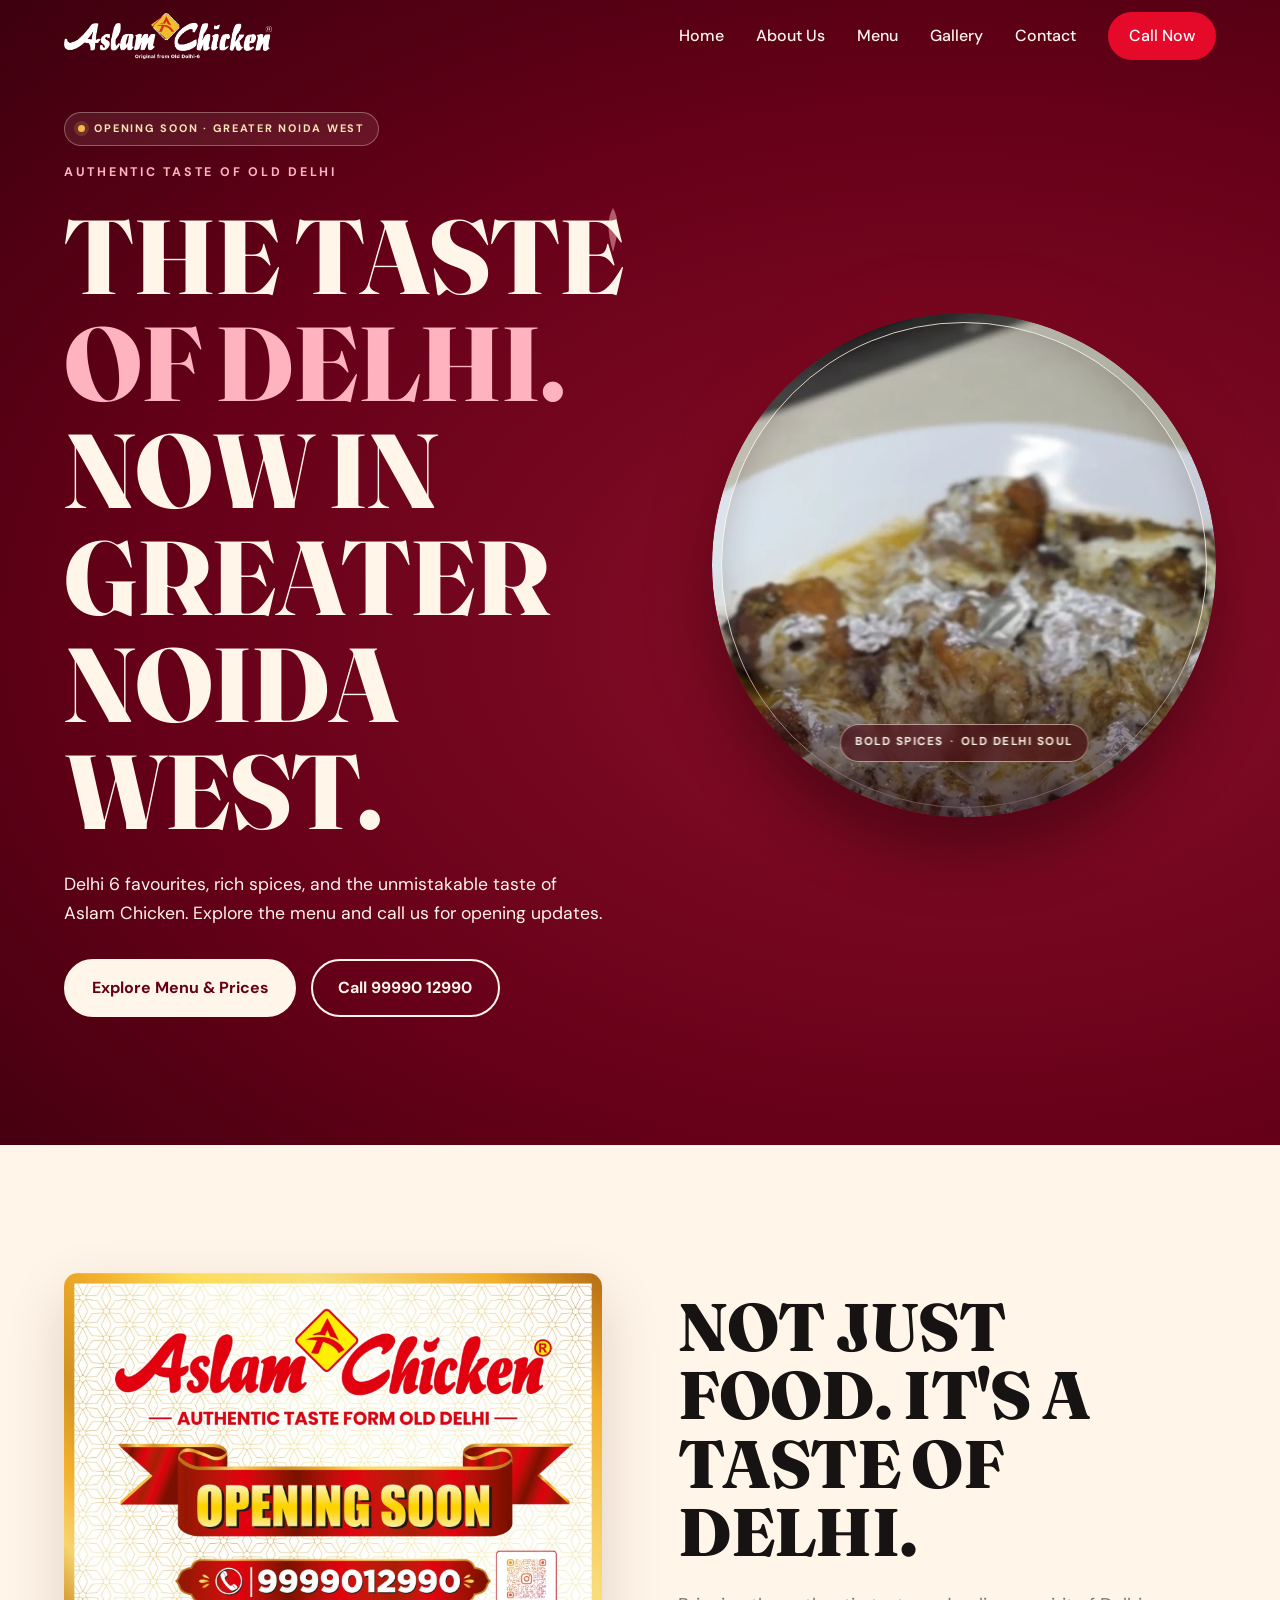
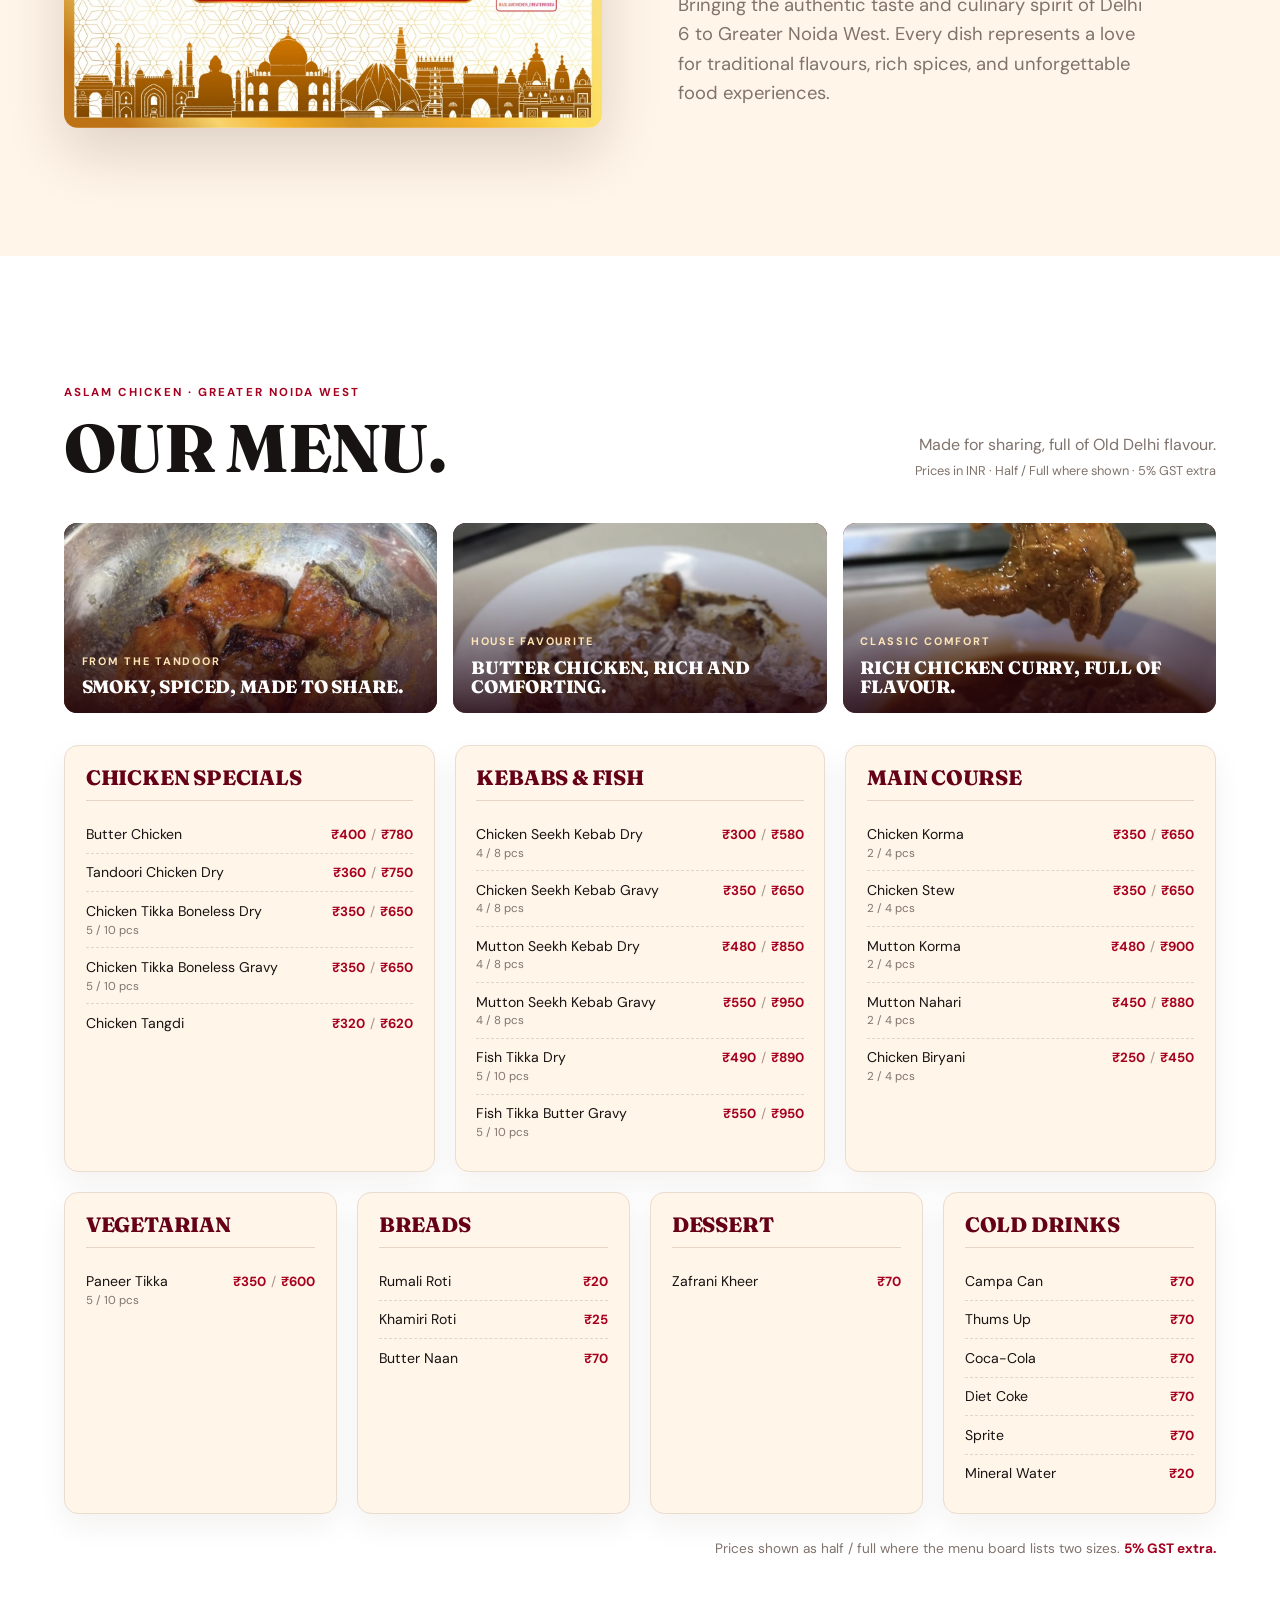
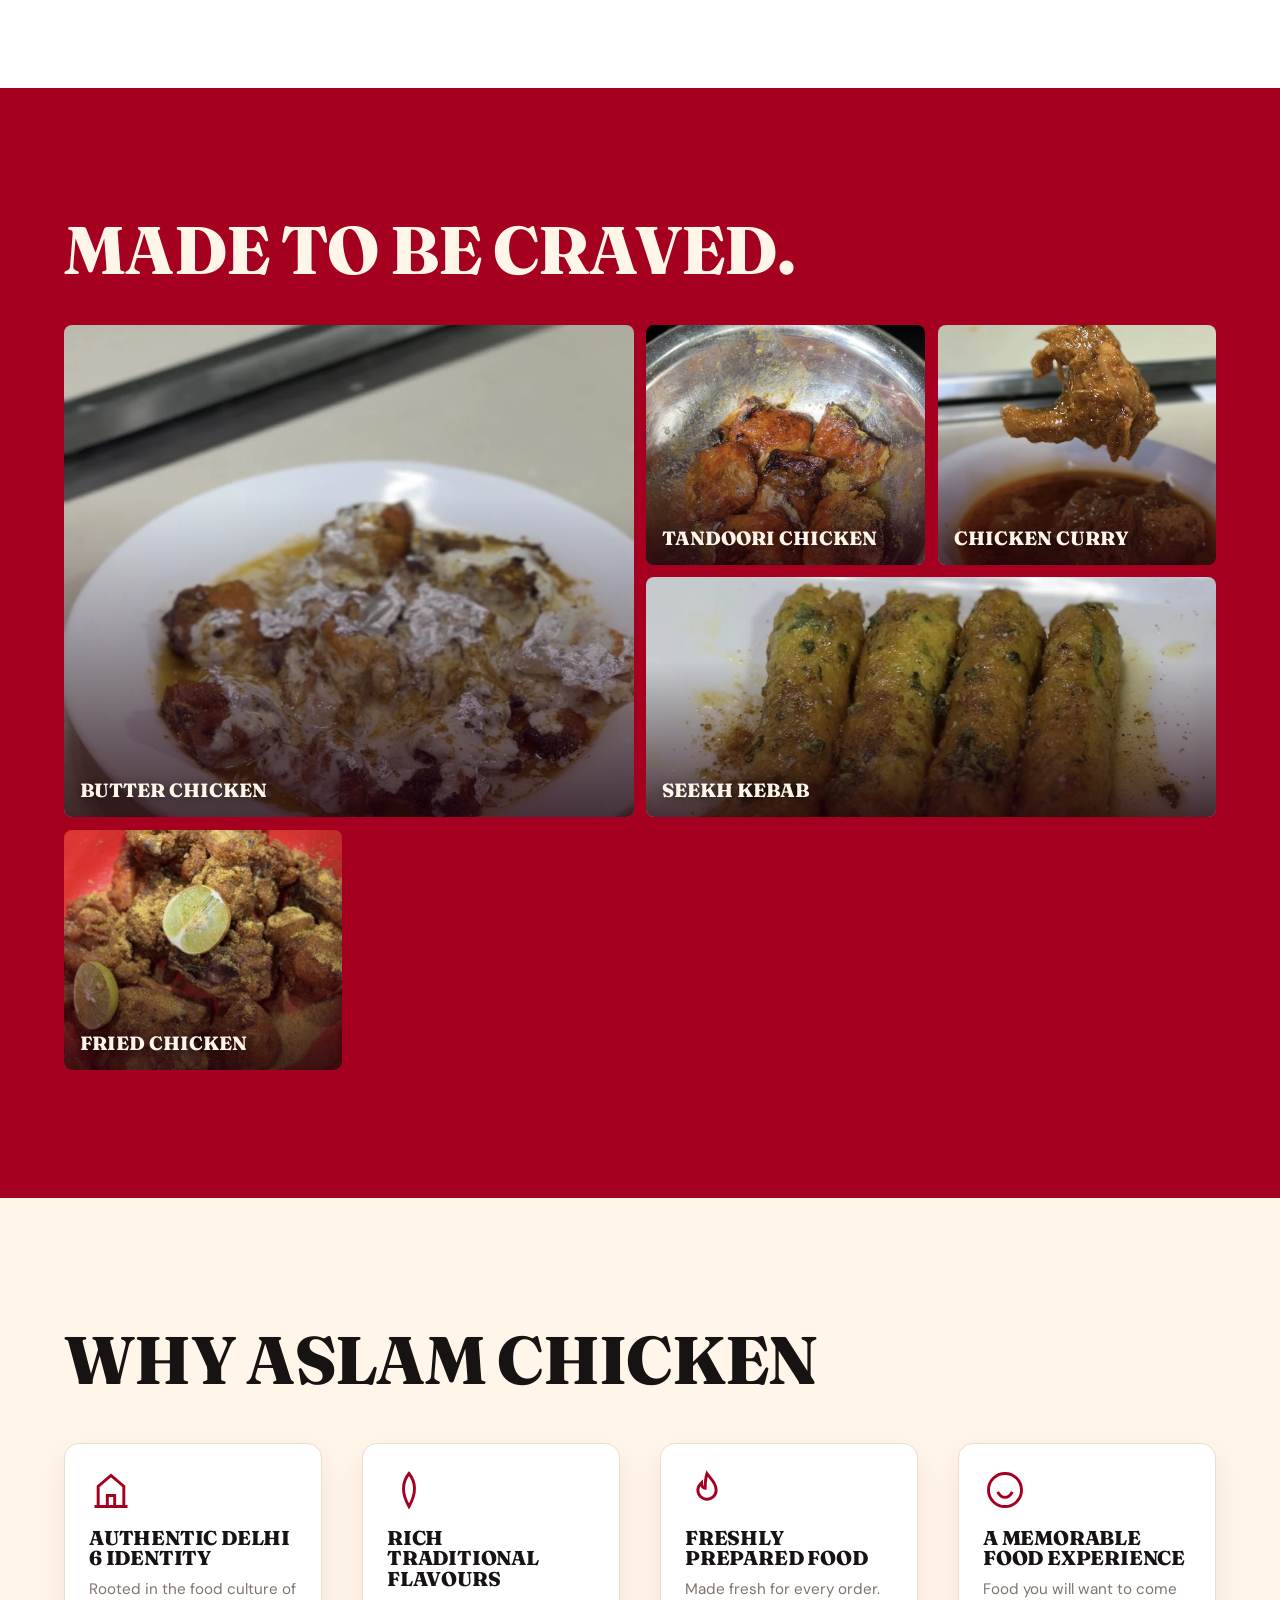
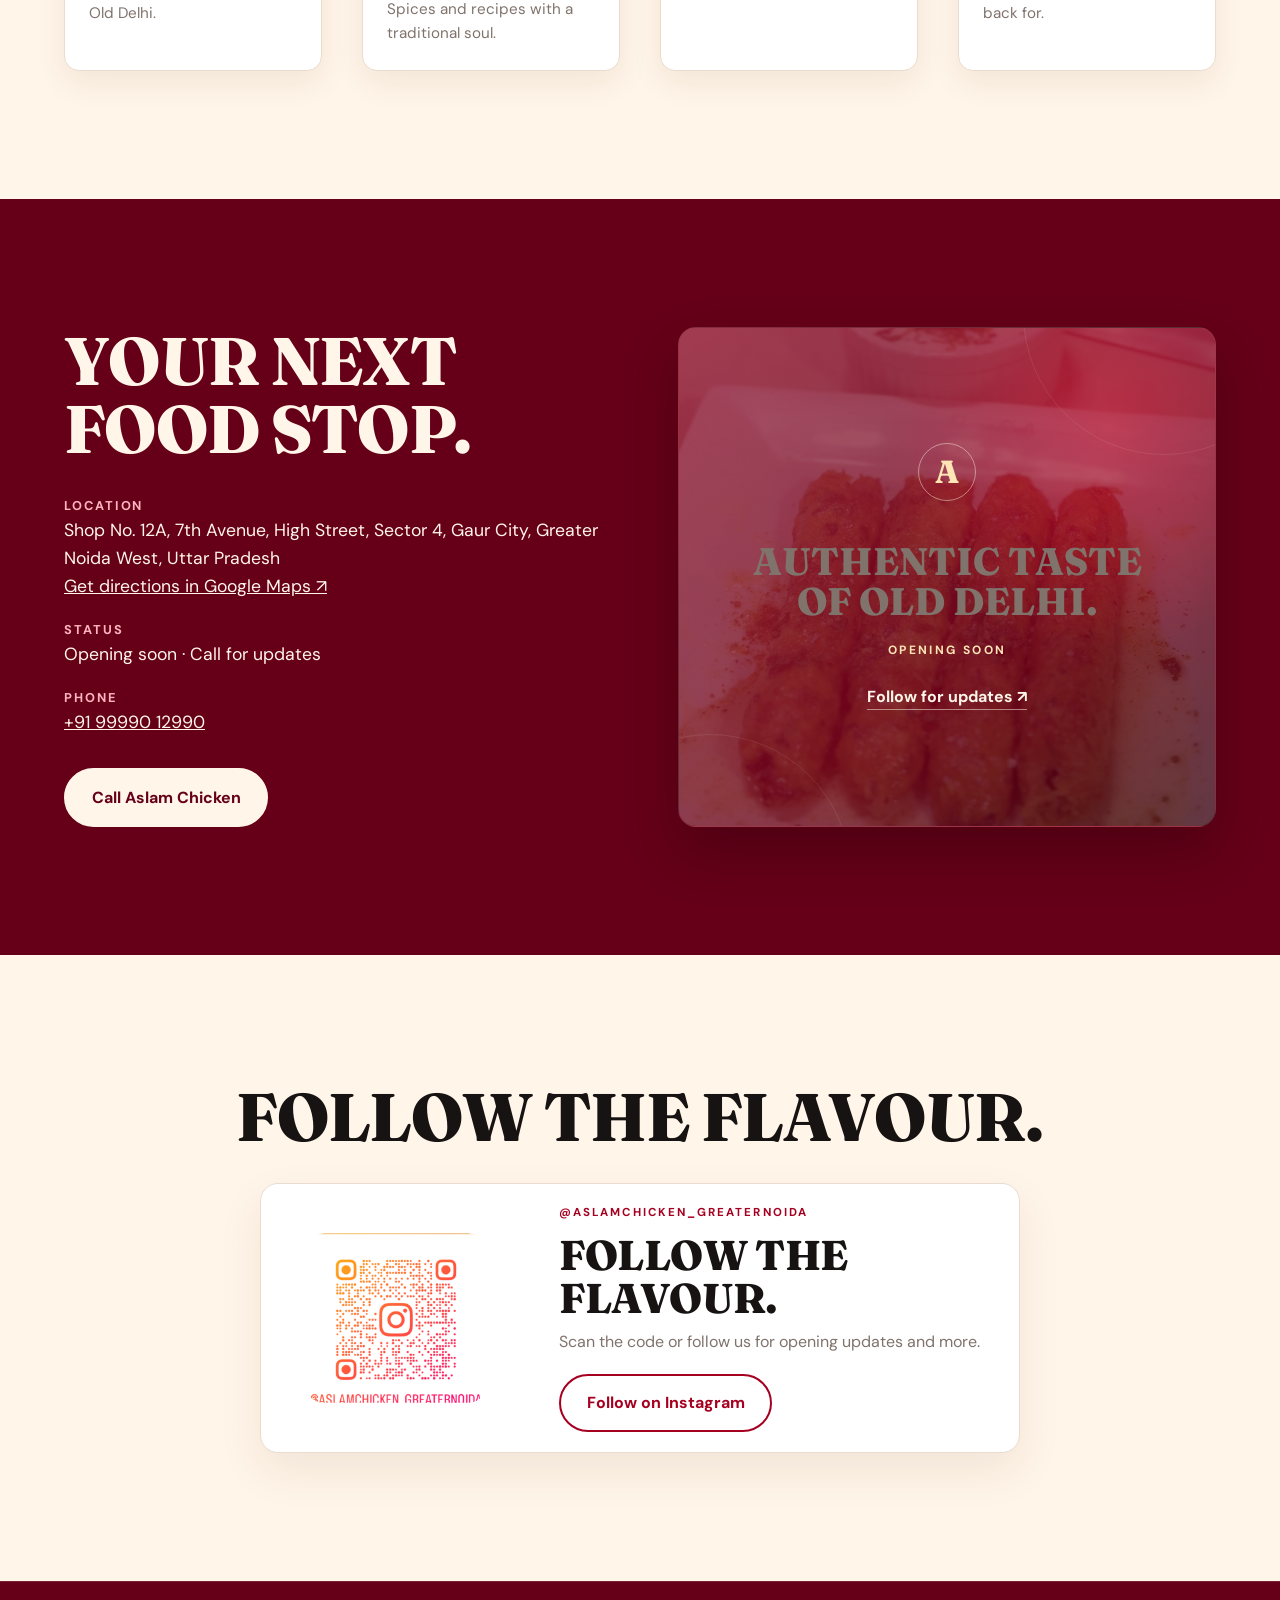
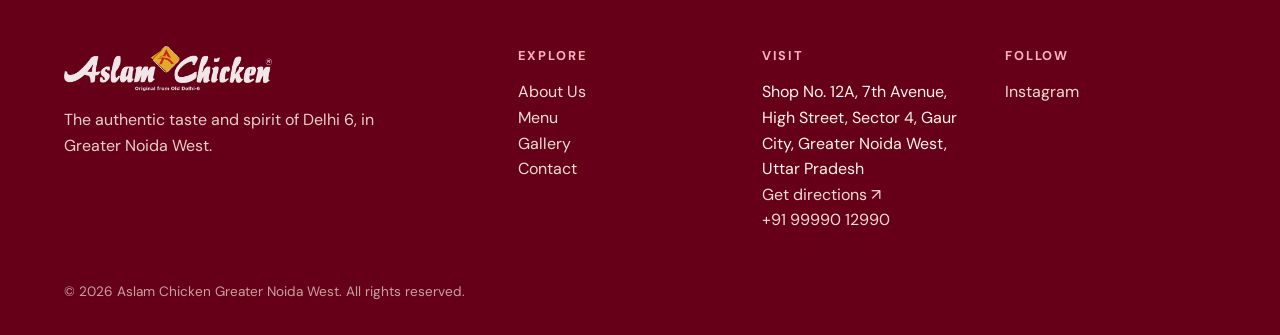
==== commit d68f201a: "Use owner assets and add shop location" ====
--- a/index.html
+++ b/index.html
@@ -3,20 +3,20 @@
 <head>
 <meta charset="utf-8">
 <meta name="viewport" content="width=device-width, initial-scale=1, viewport-fit=cover">
-<title>Aslam Chicken Greater Noida | Authentic Delhi 6 Chicken &amp; Mughlai Food</title>
-<meta name="description" content="Aslam Chicken brings the authentic taste of Old Delhi to Greater Noida. Explore the menu and call 9999012990 for opening updates.">
-<meta property="og:title" content="Aslam Chicken Greater Noida">
-<meta property="og:description" content="Authentic taste of Old Delhi. Opening soon in Greater Noida. Call 9999012990.">
+<title>Aslam Chicken Greater Noida West | Authentic Delhi 6 Chicken &amp; Mughlai Food</title>
+<meta name="description" content="Aslam Chicken brings the authentic taste of Old Delhi to Greater Noida West. Explore the menu and call 9999012990 for opening updates.">
+<meta property="og:title" content="Aslam Chicken Greater Noida West">
+<meta property="og:description" content="Authentic taste of Old Delhi. Opening soon in Greater Noida West. Call 9999012990.">
 <link rel="canonical" href="https://www.example.com/">
 <meta property="og:type" content="restaurant">
 <link rel="preconnect" href="https://fonts.googleapis.com">
 <link rel="preconnect" href="https://fonts.gstatic.com" crossorigin>
 <link href="https://fonts.googleapis.com/css2?family=Fraunces:opsz,wght@9..144,600;9..144,800&family=DM+Sans:wght@400;500;700&display=swap" rel="stylesheet">
-<script type="application/ld+json">{"@context":"https://schema.org","@type":"Restaurant","name":"Aslam Chicken Greater Noida","telephone":"+91-9999012990","areaServed":"Greater Noida, Uttar Pradesh","servesCuisine":["Mughlai","Delhi 6"],"sameAs":["https://www.instagram.com/aslamchicken_greaternoida/"]}</script>
+<script type="application/ld+json">{"@context":"https://schema.org","@type":"Restaurant","name":"Aslam Chicken Greater Noida West","telephone":"+91-9999012990","address":{"@type":"PostalAddress","streetAddress":"Shop No. 12A, 7th Avenue, High Street, Sector 4, Gaur City","addressLocality":"Greater Noida West","addressRegion":"Uttar Pradesh","addressCountry":"IN"},"servesCuisine":["Mughlai","Delhi 6"],"sameAs":["https://www.instagram.com/aslamchicken_greaternoida/"]}</script>
 <link rel="stylesheet" href="css/style.css">
 </head>
 <body>
-<div id="ldr" role="status" aria-label="Loading"><div class="ldin"><b>ASLAM CHICKEN</b><small>GREATER NOIDA</small><div class="bar"><i></i></div></div></div>
+<div id="ldr" role="status" aria-label="Loading"><div class="ldin"><b>ASLAM CHICKEN</b><small>GREATER NOIDA WEST</small><div class="bar"><i></i></div></div></div>
 <script>(function(){var b=document.querySelector('#ldr b');b.innerHTML=b.textContent.split('').map(function(c,i){return '<span style="--i:'+i+'">'+(c===' '?'&nbsp;':c)+'</span>'}).join('')})()</script>
 <svg width="0" height="0" style="position:absolute" aria-hidden="true"><defs>
 <pattern id="pat" width="40" height="40" patternUnits="userSpaceOnUse"><path d="M20 4l6 16-6 16-6-16z" fill="none" stroke="#fff" stroke-width="1.2"/></pattern>
@@ -25,7 +25,7 @@
 
 <header id="hd">
 <nav aria-label="Main">
-<a class="logo" href="#home" aria-label="Aslam Chicken Greater Noida home"><img src="assets/images/aslam-chicken-logo-transparent.png" alt="Aslam Chicken — Authentic Taste of Old Delhi" width="1510" height="510"></a>
+<a class="logo" href="#home" aria-label="Aslam Chicken Greater Noida West home"><img src="assets/images/aslam-chicken-logo-transparent.png" alt="Aslam Chicken — Original from Old Delhi-6" width="1444" height="315"></a>
 <button class="burger" id="bg" aria-expanded="false" aria-controls="lk" aria-label="Toggle menu"><span></span><span></span><span></span></button>
 <ul class="links" id="lk">
 <li><a href="index.html#home">Home</a></li><li><a href="about.html">About Us</a></li><li><a href="#menu">Menu</a></li><li><a href="#gallery">Gallery</a></li><li><a href="#visit">Contact</a></li>
@@ -40,15 +40,15 @@
 <span class="spice" style="bottom:12%;left:8%;animation-delay:-3s"><svg viewBox="0 0 48 48"><use href="#sp"/></svg></span>
 <div class="wrap">
 <div class="hero-copy">
-<p class="availability"><span aria-hidden="true"></span> OPENING SOON · GREATER NOIDA</p>
+<p class="availability"><span aria-hidden="true"></span> OPENING SOON · GREATER NOIDA WEST</p>
 <p class="label">AUTHENTIC TASTE OF OLD DELHI</p>
-<h1><span><i>The taste</i></span><span><i>of Delhi.</i></span><span><i>Now in</i></span><span><i>Greater Noida.</i></span></h1>
+<h1><span><i>The taste</i></span><span><i>of Delhi.</i></span><span><i>Now in</i></span><span><i>Greater Noida West.</i></span></h1>
 <p class="lead">Delhi 6 favourites, rich spices, and the unmistakable taste of Aslam Chicken. Explore the menu and call us for opening updates.</p>
 <div class="cta"><a class="btn fill" href="#menu">Explore Menu &amp; Prices</a><a class="btn line" href="tel:+919999012990">Call 99990 12990</a></div>
 </div>
 <div class="plate slot" style="border-radius:50%;aspect-ratio:1">
 <div class="plate-photo">
-<img src="assets/images/food-butter-chicken.webp" alt="Butter chicken and naan served with fresh herbs and spices" width="1000" height="1000" fetchpriority="high" decoding="async">
+<img src="assets/images/real-butter-chicken.webp" alt="Owner photo of creamy chicken curry finished with cream" width="1000" height="1000" fetchpriority="high" decoding="async">
 </div>
 <span class="plate-caption" aria-hidden="true">BOLD SPICES <i>·</i> OLD DELHI SOUL</span>
 </div>
@@ -60,18 +60,18 @@
 <div class="slot story-art rv"><img src="assets/images/aslam-opening-soon.webp" alt="Aslam Chicken opening soon poster with phone number 9999012990" width="1600" height="1354" loading="lazy"></div>
 <div class="rv">
 <h2>Not just food. It's a taste of Delhi.</h2>
-<p>Bringing the authentic taste and culinary spirit of Delhi 6 to Greater Noida. Every dish represents a love for traditional flavours, rich spices, and unforgettable food experiences.</p>
+<p>Bringing the authentic taste and culinary spirit of Delhi 6 to Greater Noida West. Every dish represents a love for traditional flavours, rich spices, and unforgettable food experiences.</p>
 </div>
 </div>
 </section>
 
 <section class="menu" id="menu">
 <div class="wrap">
-<div class="menu-heading rv"><div><p class="eyebrow">ASLAM CHICKEN · GREATER NOIDA</p><h2>Our menu.</h2></div><p>Made for sharing, full of Old Delhi flavour.<br><small>Prices in INR · Half / Full where shown · 5% GST extra</small></p></div>
+<div class="menu-heading rv"><div><p class="eyebrow">ASLAM CHICKEN · GREATER NOIDA WEST</p><h2>Our menu.</h2></div><p>Made for sharing, full of Old Delhi flavour.<br><small>Prices in INR · Half / Full where shown · 5% GST extra</small></p></div>
 <div class="menu-highlights">
-<article class="menu-highlight rv"><img src="assets/images/food-tandoori-chicken.webp" alt="Tandoori chicken" width="1000" height="1000" loading="lazy"><div><span>FROM THE TANDOOR</span><h3>Smoky, spiced, made to share.</h3></div></article>
-<article class="menu-highlight rv"><img src="assets/images/food-butter-chicken.webp" alt="Butter chicken" width="1000" height="1000" loading="lazy"><div><span>HOUSE FAVOURITE</span><h3>Butter chicken, rich and comforting.</h3></div></article>
-<article class="menu-highlight rv"><img src="assets/images/food-chicken-biryani.webp" alt="Chicken biryani" width="1000" height="1000" loading="lazy"><div><span>CLASSIC COMFORT</span><h3>Fragrant chicken biryani.</h3></div></article>
+<article class="menu-highlight rv"><img src="assets/images/real-chicken-tikka.webp" alt="Owner photo of grilled chicken tikka" width="1000" height="1000" loading="lazy"><div><span>FROM THE TANDOOR</span><h3>Smoky, spiced, made to share.</h3></div></article>
+<article class="menu-highlight rv"><img src="assets/images/real-butter-chicken.webp" alt="Owner photo of creamy butter chicken" width="1000" height="1000" loading="lazy"><div><span>HOUSE FAVOURITE</span><h3>Butter chicken, rich and comforting.</h3></div></article>
+<article class="menu-highlight rv"><img src="assets/images/real-chicken-curry.webp" alt="Owner photo of chicken curry" width="1000" height="1000" loading="lazy"><div><span>CLASSIC COMFORT</span><h3>Rich chicken curry, full of flavour.</h3></div></article>
 </div>
 <div class="cats">
 <article class="cat rv"><h3>Chicken Specials</h3><ul class="menu-list">
@@ -108,11 +108,11 @@
 <div class="wrap">
 <h2 class="rv">Made to be craved.</h2>
 <div class="grid">
-<button class="slot gallery-item rv" type="button" data-full="assets/images/food-butter-chicken.webp" data-caption="Butter Chicken" aria-label="Open larger photo: Butter Chicken"><img src="assets/images/food-butter-chicken.webp" alt="Butter chicken in a rich tomato and butter gravy" width="1000" height="1000" loading="lazy" decoding="async"><span>Butter Chicken</span></button>
-<button class="slot gallery-item rv" type="button" data-full="assets/images/food-tandoori-chicken.webp" data-caption="Tandoori Chicken" aria-label="Open larger photo: Tandoori Chicken"><img src="assets/images/food-tandoori-chicken.webp" alt="Tandoori chicken with onions, lemon, and mint chutney" width="1000" height="1000" loading="lazy" decoding="async"><span>Tandoori Chicken</span></button>
-<button class="slot gallery-item rv" type="button" data-full="assets/images/food-chicken-biryani.webp" data-caption="Chicken Biryani" aria-label="Open larger photo: Chicken Biryani"><img src="assets/images/food-chicken-biryani.webp" alt="Chicken biryani with saffron rice and herbs" width="1000" height="1000" loading="lazy" decoding="async"><span>Chicken Biryani</span></button>
-<button class="slot gallery-item rv" type="button" data-full="assets/images/food-seekh-kebab.webp" data-caption="Seekh Kebab" aria-label="Open larger photo: Seekh Kebab"><img src="assets/images/food-seekh-kebab.webp" alt="Chicken seekh kebabs with mint chutney" width="1000" height="1000" loading="lazy" decoding="async"><span>Seekh Kebab</span></button>
-<button class="slot gallery-item rv" type="button" data-full="assets/images/food-fish-tikka.webp" data-caption="Fish Tikka" aria-label="Open larger photo: Fish Tikka"><img src="assets/images/food-fish-tikka.webp" alt="Fish tikka in a creamy spiced gravy" width="1000" height="1000" loading="lazy" decoding="async"><span>Fish Tikka</span></button>
+<button class="slot gallery-item rv" type="button" data-full="assets/images/real-butter-chicken.webp" data-caption="Butter Chicken" aria-label="Open larger photo: Butter Chicken"><img src="assets/images/real-butter-chicken.webp" alt="Owner photo of creamy chicken curry" width="1000" height="1000" loading="lazy" decoding="async"><span>Butter Chicken</span></button>
+<button class="slot gallery-item rv" type="button" data-full="assets/images/real-chicken-tikka.webp" data-caption="Tandoori Chicken" aria-label="Open larger photo: Tandoori Chicken"><img src="assets/images/real-chicken-tikka.webp" alt="Owner photo of grilled chicken pieces" width="1000" height="1000" loading="lazy" decoding="async"><span>Tandoori Chicken</span></button>
+<button class="slot gallery-item rv" type="button" data-full="assets/images/real-chicken-curry.webp" data-caption="Chicken Curry" aria-label="Open larger photo: Chicken Curry"><img src="assets/images/real-chicken-curry.webp" alt="Owner photo of chicken curry" width="1000" height="1000" loading="lazy" decoding="async"><span>Chicken Curry</span></button>
+<button class="slot gallery-item rv" type="button" data-full="assets/images/real-seekh-kebab.webp" data-caption="Seekh Kebab" aria-label="Open larger photo: Seekh Kebab"><img src="assets/images/real-seekh-kebab.webp" alt="Chicken seekh kebabs with mint chutney" width="1000" height="1000" loading="lazy" decoding="async"><span>Seekh Kebab</span></button>
+<button class="slot gallery-item rv" type="button" data-full="assets/images/real-fried-chicken.webp" data-caption="Fried Chicken" aria-label="Open larger photo: Fried Chicken"><img src="assets/images/real-fried-chicken.webp" alt="Owner photo of fried chicken pieces" width="1000" height="1000" loading="lazy" decoding="async"><span>Fried Chicken</span></button>
 </div>
 <dialog class="lightbox" id="gallery-lightbox" aria-label="Gallery image viewer"><button class="lightbox-close" type="button" aria-label="Close image">×</button><img id="lightbox-image" src="" alt=""><p id="lightbox-caption"></p></dialog>
 </div>
@@ -135,13 +135,13 @@
 <div class="rv">
 <h2>Your next food stop.</h2>
 <dl>
-<dt>LOCATION</dt><dd>Greater Noida, Uttar Pradesh</dd>
+<dt>LOCATION</dt><dd>Shop No. 12A, 7th Avenue, High Street, Sector 4, Gaur City, Greater Noida West, Uttar Pradesh<br><a href="https://www.google.com/maps/dir/?api=1&amp;destination=Shop+No.+12A,+7th+Avenue,+High+Street,+Sector+4,+Gaur+City,+Greater+Noida+West,+Uttar+Pradesh" target="_blank" rel="noopener">Get directions in Google Maps ↗</a></dd>
 <dt>STATUS</dt><dd>Opening soon · Call for updates</dd>
 <dt>PHONE</dt><dd><a href="tel:+919999012990">+91 99990 12990</a></dd>
 </dl>
 <a class="btn fill" href="tel:+919999012990">Call Aslam Chicken</a>
 </div>
-<div class="visit-card rv"><img class="visit-card-photo" src="assets/images/food-seekh-kebab.webp" alt="Freshly grilled seekh kebabs" width="1000" height="1000" loading="lazy"><span class="visit-mark" aria-hidden="true">A</span><p>Authentic taste<br>of Old Delhi.</p><strong>OPENING SOON</strong><a href="https://www.instagram.com/aslamchicken_greaternoida/" target="_blank" rel="noopener">Follow for updates <span aria-hidden="true">↗</span></a></div>
+<div class="visit-card rv"><img class="visit-card-photo" src="assets/images/real-seekh-kebab.webp" alt="Freshly grilled seekh kebabs" width="1000" height="1000" loading="lazy"><span class="visit-mark" aria-hidden="true">A</span><p>Authentic taste<br>of Old Delhi.</p><strong>OPENING SOON</strong><a href="https://www.instagram.com/aslamchicken_greaternoida/" target="_blank" rel="noopener">Follow for updates <span aria-hidden="true">↗</span></a></div>
 </div>
 </section>
 
@@ -149,7 +149,7 @@
 <div class="wrap" style="text-align:center">
 <h2 class="rv">Follow the flavour.</h2>
 <div class="instagram-follow rv">
-<a class="qr-link" href="https://www.instagram.com/aslamchicken_greaternoida/" target="_blank" rel="noopener" aria-label="Open Aslam Chicken Greater Noida on Instagram"><img src="assets/images/instagram-qr.png" alt="Instagram QR code for @aslamchicken_greaternoida" width="1400" height="1120" loading="lazy"></a>
+<a class="qr-link" href="https://www.instagram.com/aslamchicken_greaternoida/" target="_blank" rel="noopener" aria-label="Open Aslam Chicken Greater Noida West on Instagram"><img src="assets/images/instagram-qr.png" alt="Instagram QR code for @aslamchicken_greaternoida" width="1400" height="1120" loading="lazy"></a>
 <div><p class="eyebrow">@ASLAMCHICKEN_GREATERNOIDA</p><h3>Follow the flavour.</h3><p>Scan the code or follow us for opening updates and more.</p><a class="btn out" href="https://www.instagram.com/aslamchicken_greaternoida/" target="_blank" rel="noopener">Follow on Instagram</a></div>
 </div>
 </div>
@@ -158,12 +158,12 @@
 
 <footer>
 <div class="fgrid rv">
-<div><a class="logo" href="#home" aria-label="Aslam Chicken Greater Noida home"><img src="assets/images/aslam-chicken-logo-transparent.png" alt="Aslam Chicken — Authentic Taste of Old Delhi" width="1510" height="510" loading="lazy"></a><p style="margin-top:1rem;max-width:22rem;opacity:.85">The authentic taste and spirit of Delhi 6, in Greater Noida.</p></div>
+<div><a class="logo" href="#home" aria-label="Aslam Chicken Greater Noida West home"><img src="assets/images/aslam-chicken-logo-transparent.png" alt="Aslam Chicken — Original from Old Delhi-6" width="1444" height="315" loading="lazy"></a><p style="margin-top:1rem;max-width:22rem;opacity:.85">The authentic taste and spirit of Delhi 6, in Greater Noida West.</p></div>
 <div><h4>EXPLORE</h4><ul><li><a href="about.html">About Us</a></li><li><a href="#menu">Menu</a></li><li><a href="#gallery">Gallery</a></li><li><a href="#visit">Contact</a></li></ul></div>
-<div><h4>VISIT</h4><p>Greater Noida, Uttar Pradesh<br><a href="tel:+919999012990">+91 99990 12990</a></p></div>
+<div><h4>VISIT</h4><p>Shop No. 12A, 7th Avenue, High Street, Sector 4, Gaur City, Greater Noida West, Uttar Pradesh<br><a href="https://www.google.com/maps/dir/?api=1&amp;destination=Shop+No.+12A,+7th+Avenue,+High+Street,+Sector+4,+Gaur+City,+Greater+Noida+West,+Uttar+Pradesh" target="_blank" rel="noopener">Get directions ↗</a><br><a href="tel:+919999012990">+91 99990 12990</a></p></div>
 <div><h4>FOLLOW</h4><a href="https://www.instagram.com/aslamchicken_greaternoida/" target="_blank" rel="noopener">Instagram</a></div>
 </div>
-<p class="copy">&copy; <span id="yr">2026</span> Aslam Chicken Greater Noida. All rights reserved.</p>
+<p class="copy">&copy; <span id="yr">2026</span> Aslam Chicken Greater Noida West. All rights reserved.</p>
 </footer>
 
 <script src="js/main.js"></script>
--- a/css/style.css
+++ b/css/style.css
@@ -25,8 +25,8 @@
 .logo{font-family:var(--serif);font-weight:800;font-size:1.25rem;text-decoration:none;letter-spacing:.02em;line-height:1}
 .logo small{display:block;font:500 .65rem var(--sans);letter-spacing:.2em;opacity:.8;margin-top:.2rem}
 .logo img{display:block;width:clamp(10rem,17vw,13rem);height:auto;border-radius:4px;box-shadow:0 4px 18px rgba(0,0,0,.15)}
-header .logo img{border-radius:0;box-shadow:none;filter:brightness(0) invert(1);transition:transform .35s cubic-bezier(.2,.8,.2,1),filter .35s}
-header .logo:hover img,header .logo:focus-visible img{transform:translateY(-2px) scale(1.035);filter:brightness(0) invert(1) drop-shadow(0 4px 8px rgba(255,255,255,.38))}
+header .logo img,footer .logo img{border-radius:0;box-shadow:none;transition:transform .35s cubic-bezier(.2,.8,.2,1),filter .35s}
+header .logo:hover img,header .logo:focus-visible img,footer .logo:hover img,footer .logo:focus-visible img{transform:translateY(-2px) scale(1.035);filter:drop-shadow(0 4px 8px rgba(255,255,255,.38))}
 .links{display:flex;gap:2rem;align-items:center;list-style:none;padding:0}
 .links a{text-decoration:none;font-weight:500;position:relative}
 .links a:not(.btn)::after{content:"";position:absolute;left:0;bottom:-4px;height:2px;width:100%;background:currentColor;transform:scaleX(0);transform-origin:left;transition:transform .3s}
@@ -215,6 +215,7 @@
 @media(max-width:820px){.about-hero-content{grid-template-columns:1fr}.about-hero{min-height:auto;padding-top:7rem}.about-hero-image{width:min(76vw,430px);margin:0 auto}.about-story-grid{grid-template-columns:1fr}.about-image-stack{width:min(100%,560px);margin:auto}.about-cta-inner{align-items:flex-start;flex-direction:column}}
 @media(max-width:620px){.hero{min-height:auto;padding-top:6rem;padding-bottom:3.5rem}.hero h1{font-size:clamp(2.25rem,11vw,3.1rem)}.hero .lead{font-size:1rem}.plate{width:min(54vw,220px)}.menu-highlights{grid-template-columns:1fr;gap:.75rem}.menu-highlight{min-height:155px}.cats{grid-template-columns:minmax(0,1fr);gap:.85rem}.cat:nth-child(-n+3),.cat:nth-child(n+4){grid-column:1}.menu-heading{margin-bottom:1.6rem}.menu-tax{text-align:left}.instagram-follow{grid-template-columns:1fr;text-align:center}.qr-link{width:min(72vw,280px);margin:auto}.instagram-follow .eyebrow{margin-bottom:.5rem}.menu-list li{font-size:.84rem}.menu-list .price{font-size:.8rem}.about-values{grid-template-columns:1fr}.about-value{min-height:0}.about-hero{padding-top:6.5rem;padding-bottom:3.5rem}.about-hero h1{font-size:clamp(2.8rem,13vw,4.2rem)}.about-hero-content>div>p:not(.eyebrow){font-size:1rem}.about-hero-image{width:min(82vw,360px)}.about-image-stack{min-height:320px}.about-cta-actions{width:100%}.about-cta-actions .btn{flex:1;text-align:center;padding:.8rem 1rem}}
 @media(max-width:620px){
+.btn{border-radius:12px}
 .hero .wrap{grid-template-columns:minmax(0,1fr);grid-template-areas:"availability" "label" "headline" "hero-image" "lead" "actions";gap:.65rem}
 .hero-copy{display:contents}
 .hero .availability{grid-area:availability;justify-self:start;margin-bottom:.15rem}
@@ -229,6 +230,12 @@
 /* accessible gallery lightbox */
 .lightbox{position:fixed;inset:0;margin:auto;padding:1.1rem;width:min(92vw,980px);max-width:92vw;max-height:92svh;overflow:hidden;border:1px solid rgba(255,245,232,.25);border-radius:18px;background:#180008;color:var(--cream);box-shadow:0 30px 100px rgba(0,0,0,.55)}
 .lightbox::backdrop{background:rgba(15,0,5,.86);backdrop-filter:blur(7px)}
+.lightbox[open]{animation:lightbox-pop .36s cubic-bezier(.2,.8,.2,1) both}
+.lightbox[open]::backdrop{animation:lightbox-fade .24s ease-out both}
+.lightbox[open] img{animation:lightbox-image-in .42s .04s cubic-bezier(.2,.8,.2,1) both}
+@keyframes lightbox-pop{from{opacity:0;transform:scale(.9) translateY(14px)}to{opacity:1;transform:scale(1) translateY(0)}}
+@keyframes lightbox-fade{from{opacity:0}to{opacity:1}}
+@keyframes lightbox-image-in{from{opacity:0;transform:scale(.96)}to{opacity:1;transform:scale(1)}}
 .lightbox img{width:auto;height:auto;max-width:100%;max-height:calc(88svh - 4rem);object-fit:contain;margin:auto;border-radius:10px}
 .lightbox p{padding:.75rem .2rem .1rem;text-align:center;font:700 1rem var(--sans);letter-spacing:.04em}
 .lightbox-close{position:absolute;z-index:1;top:.75rem;right:.75rem;display:grid;place-items:center;width:42px;height:42px;border:1px solid rgba(255,255,255,.5);border-radius:50%;background:rgba(24,0,8,.8);color:#fff;font:400 1.8rem/1 var(--sans);cursor:pointer}
@@ -237,7 +244,7 @@
 .rv{opacity:0;transform:translateY(28px);transition:opacity .9s,transform .9s cubic-bezier(.2,.8,.2,1)}
 .rv.in{opacity:1;transform:none}
 .rv.in.cat:hover,.rv.in.about-value:hover,.rv.in.instagram-follow:hover{transform:translateY(-4px)}
-@media(prefers-reduced-motion:reduce){html{scroll-behavior:auto;scroll-padding-top:0}.spice{animation:none}.hero h1 span i,.plate{transform:none;opacity:1;animation:none}.plate-photo,.plate-photo img{transition:none;animation:none;transform:none}.plate:hover .plate-photo{transform:none}.rv{transform:none;opacity:1;transition:none}.btn:hover,.cat:hover,.exp .slot:hover,.about-value:hover,.instagram-follow:hover,.why-card:hover{transform:none}.cat,.exp .slot,.about-value,.instagram-follow,.why-card,.about-hero-image img,.about-image-stack img,.menu-highlight img,.qr-link{transition:none}.about-hero-image:hover img,.about-image-stack:hover img,.menu-highlight:hover img,.qr-link:hover img{transform:none}}
+@media(prefers-reduced-motion:reduce){html{scroll-behavior:auto;scroll-padding-top:0}.spice{animation:none}.hero h1 span i,.plate{transform:none;opacity:1;animation:none}.plate-photo,.plate-photo img{transition:none;animation:none;transform:none}.plate:hover .plate-photo{transform:none}.rv{transform:none;opacity:1;transition:none}.btn:hover,.cat:hover,.exp .slot:hover,.about-value:hover,.instagram-follow:hover,.why-card:hover{transform:none}.cat,.exp .slot,.about-value,.instagram-follow,.why-card,.about-hero-image img,.about-image-stack img,.menu-highlight img,.qr-link{transition:none}.lightbox[open],.lightbox[open]::backdrop,.lightbox[open] img{animation:none}.about-hero-image:hover img,.about-image-stack:hover img,.menu-highlight:hover img,.qr-link:hover img{transform:none}}
 /* loader */
 html.ld{overflow:hidden}
 .ld .hero h1 span i,.ld .plate,.ld .hero p.lead,.ld .cta{animation-play-state:paused}
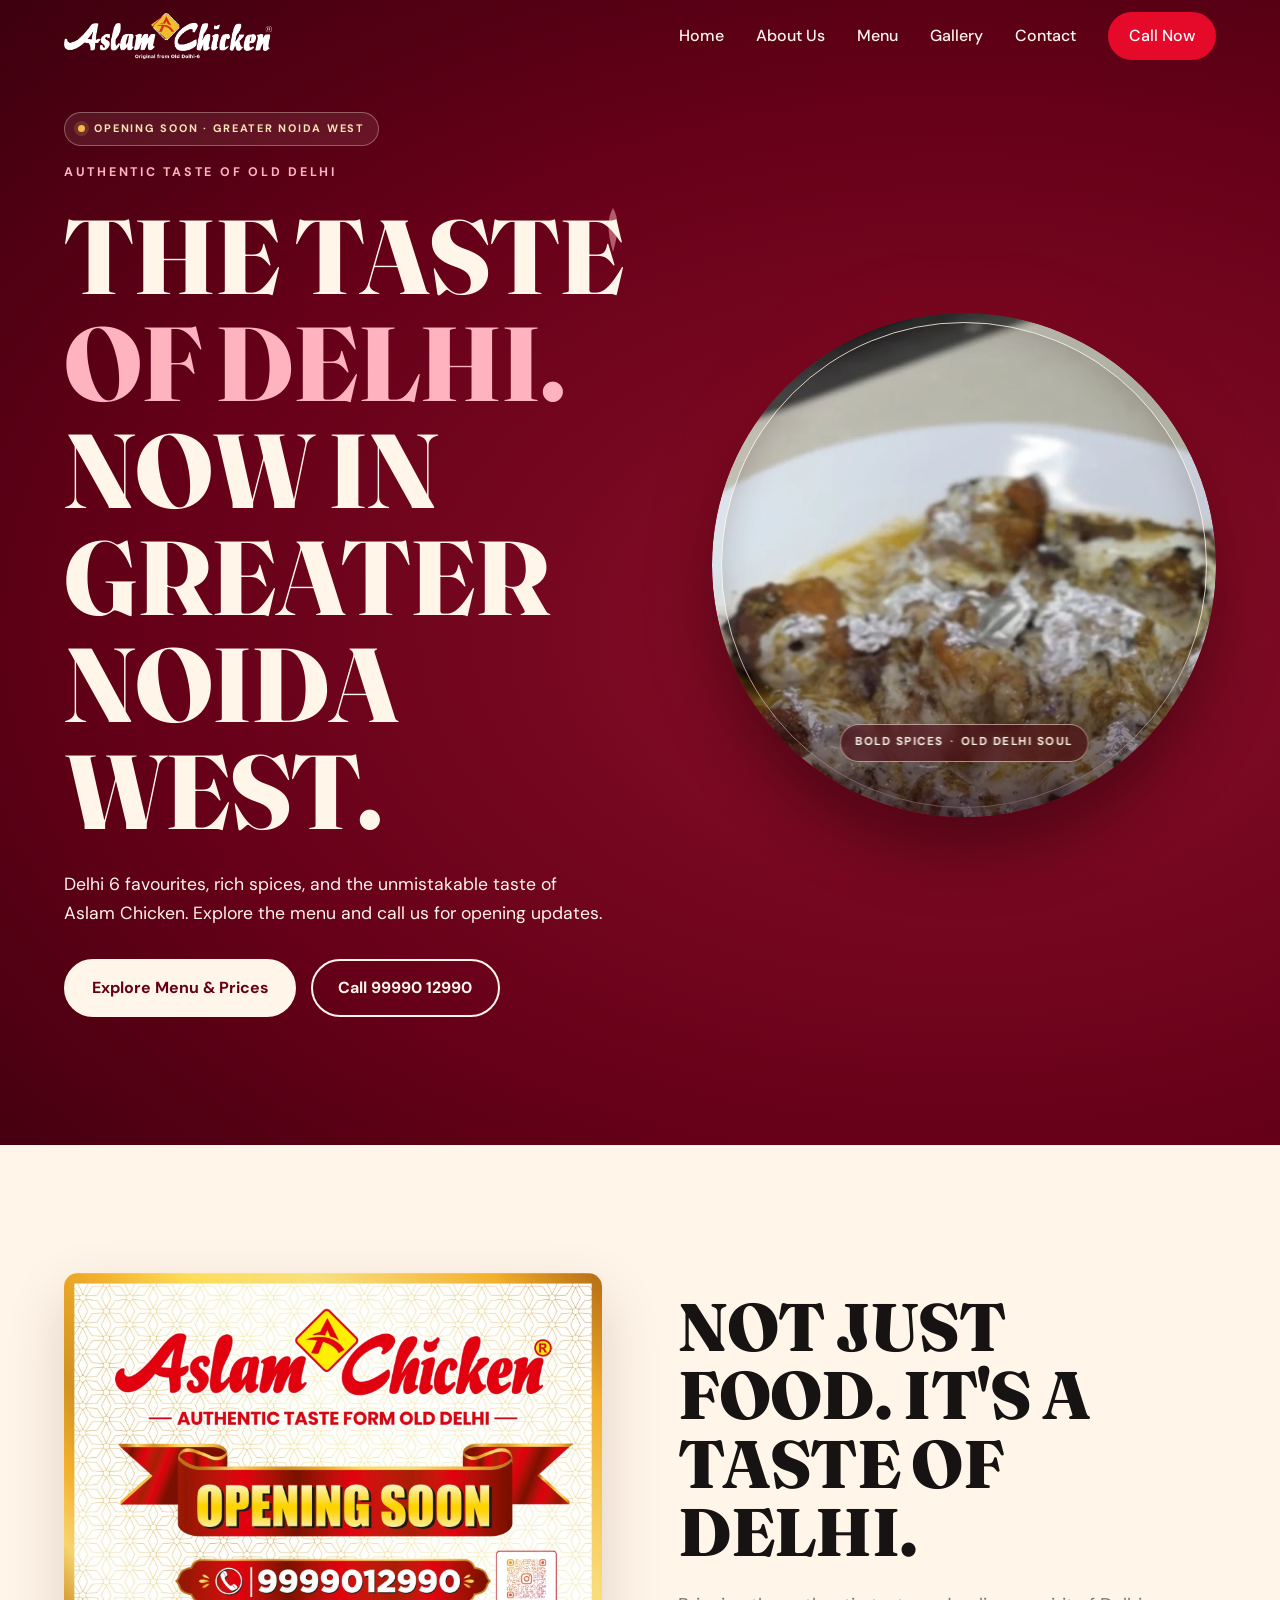
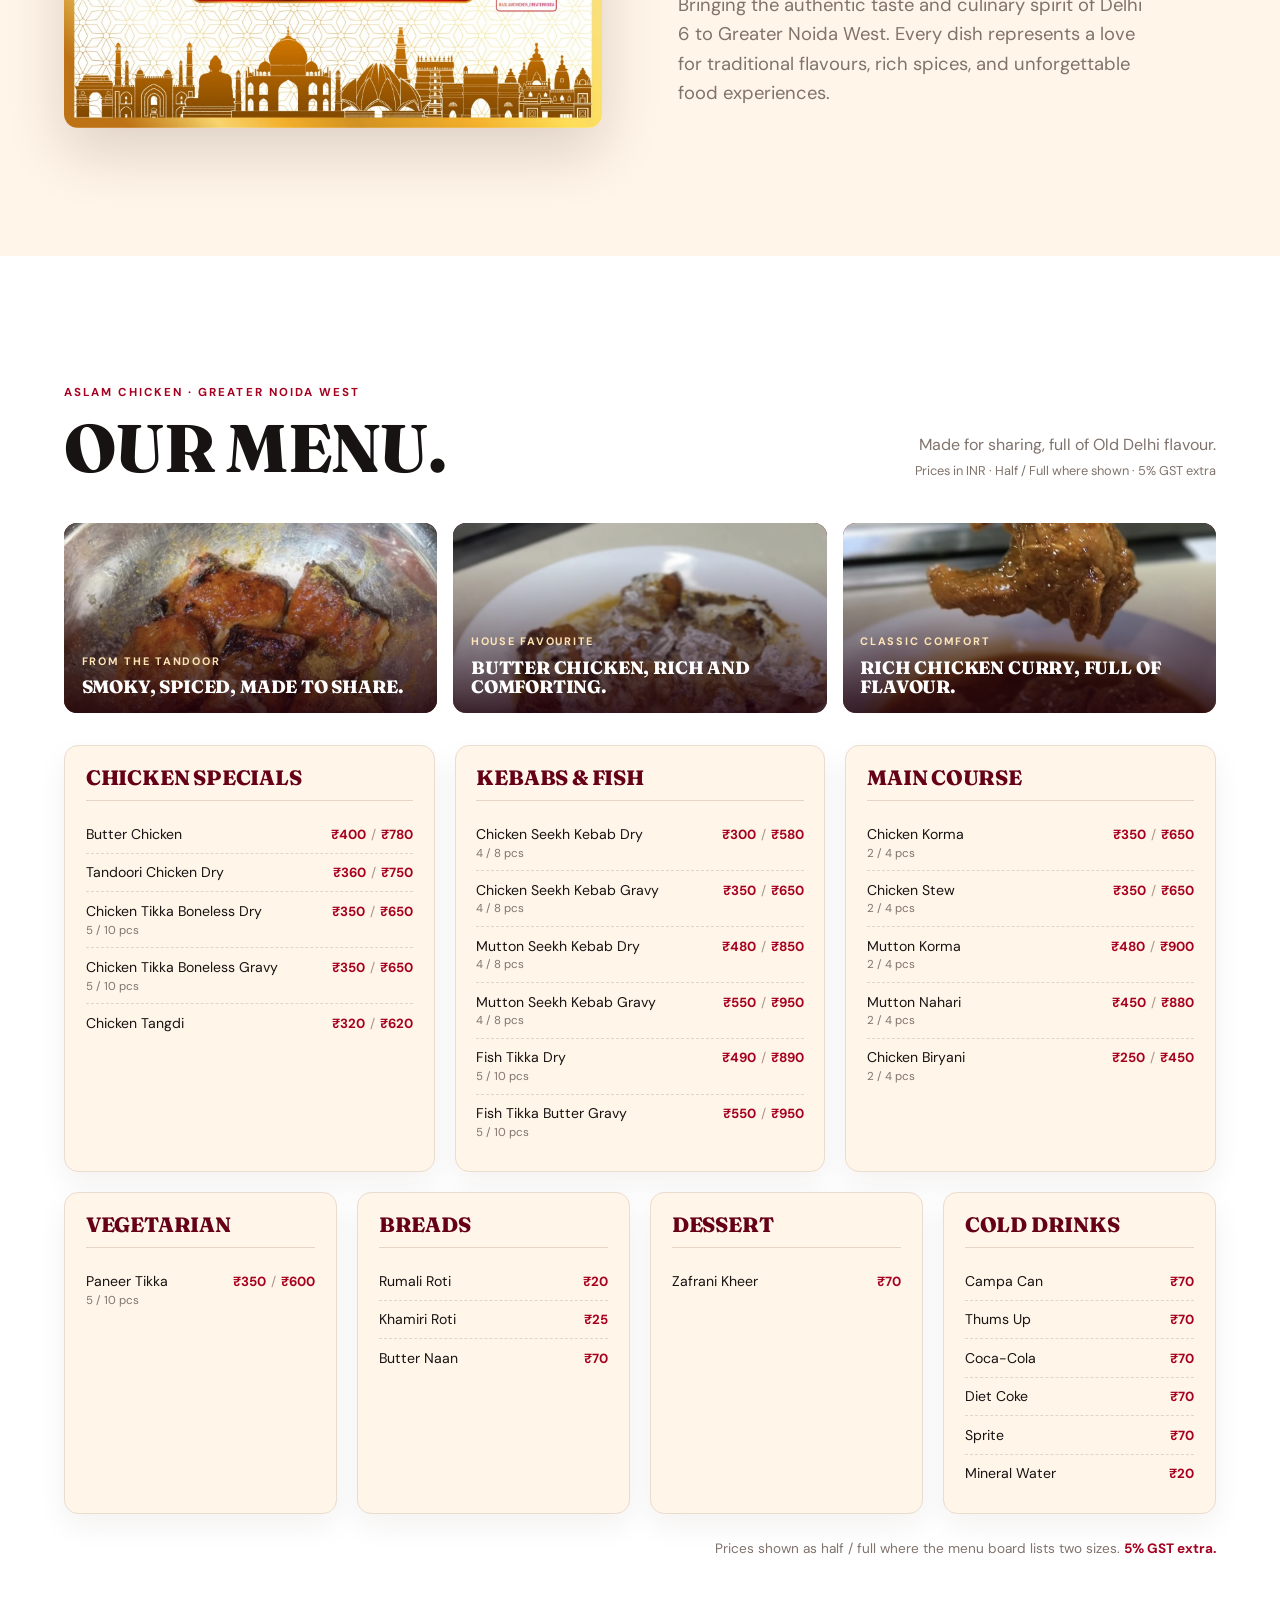
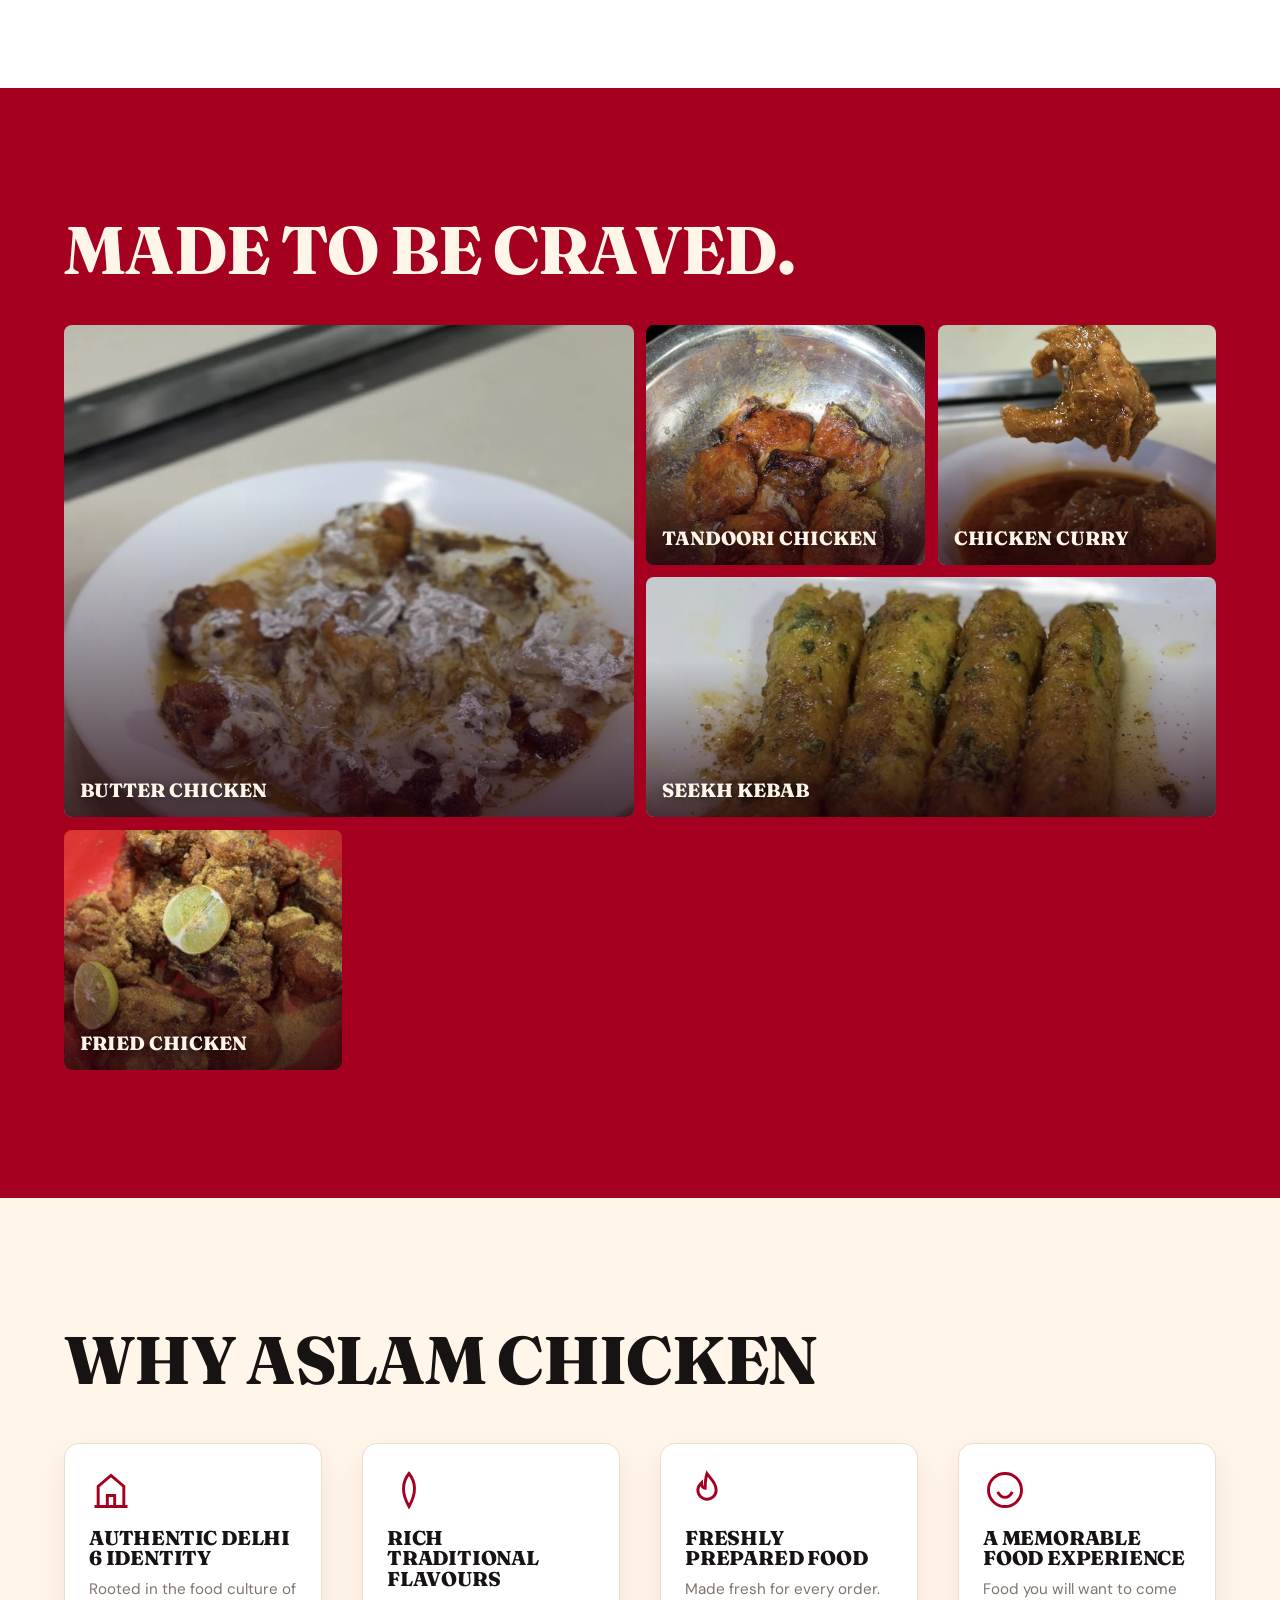
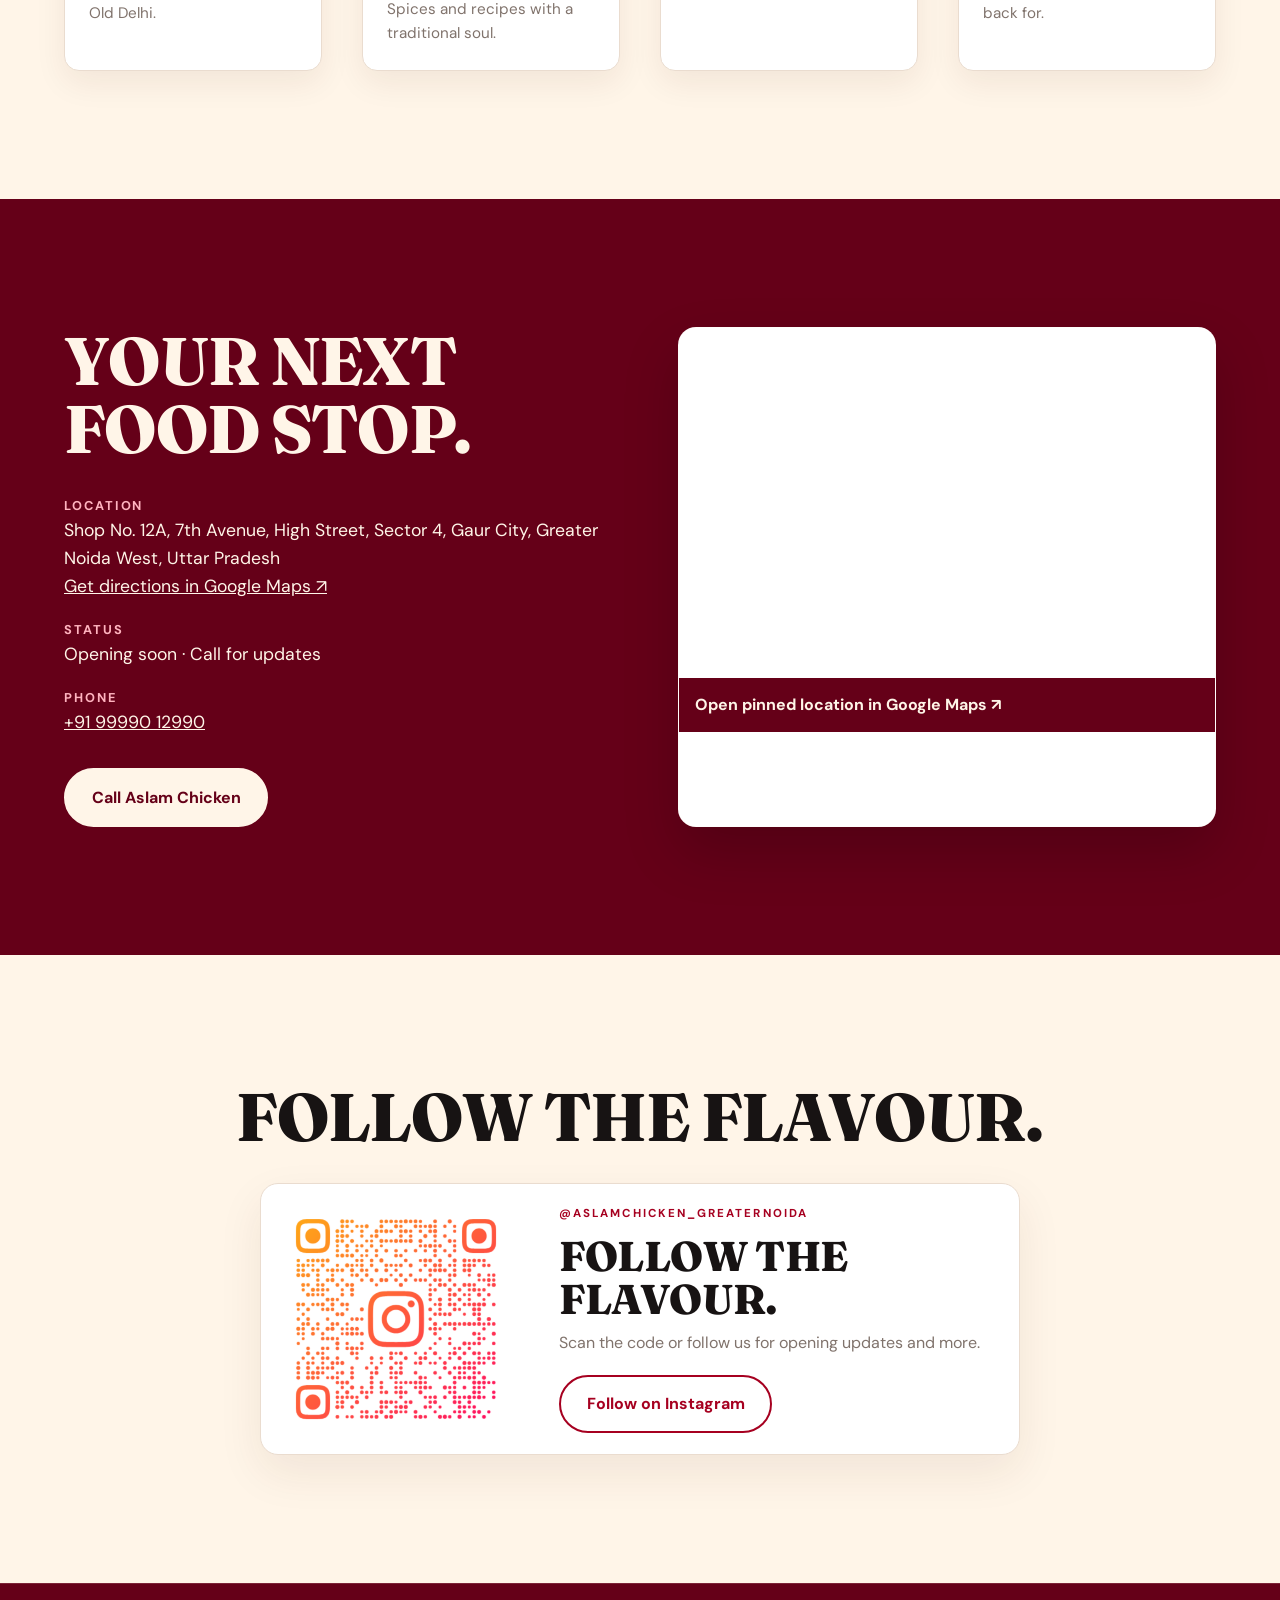
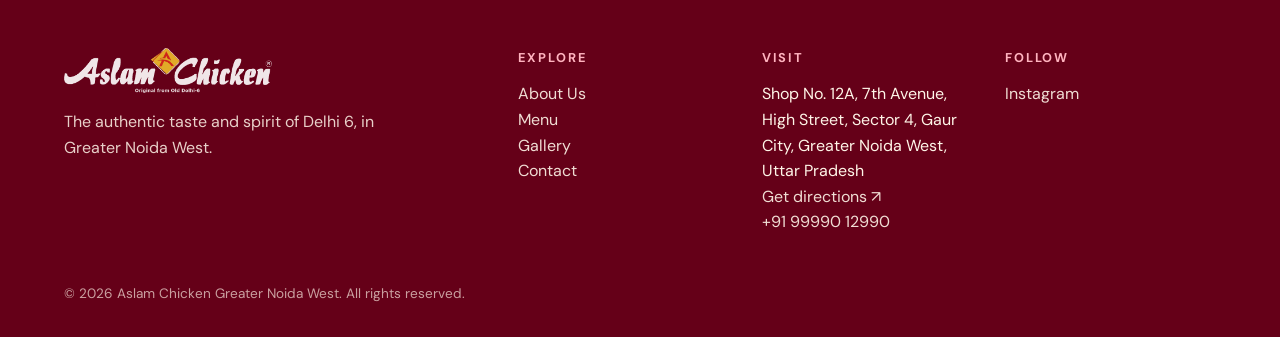
==== commit cb25d8a4: "Show clean Instagram QR and pinned map location" ====
--- a/index.html
+++ b/index.html
@@ -12,7 +12,7 @@
 <link rel="preconnect" href="https://fonts.googleapis.com">
 <link rel="preconnect" href="https://fonts.gstatic.com" crossorigin>
 <link href="https://fonts.googleapis.com/css2?family=Fraunces:opsz,wght@9..144,600;9..144,800&family=DM+Sans:wght@400;500;700&display=swap" rel="stylesheet">
-<script type="application/ld+json">{"@context":"https://schema.org","@type":"Restaurant","name":"Aslam Chicken Greater Noida West","telephone":"+91-9999012990","address":{"@type":"PostalAddress","streetAddress":"Shop No. 12A, 7th Avenue, High Street, Sector 4, Gaur City","addressLocality":"Greater Noida West","addressRegion":"Uttar Pradesh","addressCountry":"IN"},"servesCuisine":["Mughlai","Delhi 6"],"sameAs":["https://www.instagram.com/aslamchicken_greaternoida/"]}</script>
+<script type="application/ld+json">{"@context":"https://schema.org","@type":"Restaurant","name":"Aslam Chicken Greater Noida West","telephone":"+91-9999012990","address":{"@type":"PostalAddress","streetAddress":"Shop No. 12A, 7th Avenue, High Street, Sector 4, Gaur City","addressLocality":"Greater Noida West","addressRegion":"Uttar Pradesh","addressCountry":"IN"},"geo":{"@type":"GeoCoordinates","latitude":"28.6088101","longitude":"77.4267590"},"hasMap":"https://maps.app.goo.gl/UGrfsaQEEkbKtAre7?g_st=iwb","servesCuisine":["Mughlai","Delhi 6"],"sameAs":["https://www.instagram.com/aslamchicken_greaternoida/"]}</script>
 <link rel="stylesheet" href="css/style.css">
 </head>
 <body>
@@ -135,13 +135,13 @@
 <div class="rv">
 <h2>Your next food stop.</h2>
 <dl>
-<dt>LOCATION</dt><dd>Shop No. 12A, 7th Avenue, High Street, Sector 4, Gaur City, Greater Noida West, Uttar Pradesh<br><a href="https://www.google.com/maps/dir/?api=1&amp;destination=Shop+No.+12A,+7th+Avenue,+High+Street,+Sector+4,+Gaur+City,+Greater+Noida+West,+Uttar+Pradesh" target="_blank" rel="noopener">Get directions in Google Maps ↗</a></dd>
+<dt>LOCATION</dt><dd>Shop No. 12A, 7th Avenue, High Street, Sector 4, Gaur City, Greater Noida West, Uttar Pradesh<br><a href="https://maps.app.goo.gl/UGrfsaQEEkbKtAre7?g_st=iwb" target="_blank" rel="noopener">Get directions in Google Maps ↗</a></dd>
 <dt>STATUS</dt><dd>Opening soon · Call for updates</dd>
 <dt>PHONE</dt><dd><a href="tel:+919999012990">+91 99990 12990</a></dd>
 </dl>
 <a class="btn fill" href="tel:+919999012990">Call Aslam Chicken</a>
 </div>
-<div class="visit-card rv"><img class="visit-card-photo" src="assets/images/real-seekh-kebab.webp" alt="Freshly grilled seekh kebabs" width="1000" height="1000" loading="lazy"><span class="visit-mark" aria-hidden="true">A</span><p>Authentic taste<br>of Old Delhi.</p><strong>OPENING SOON</strong><a href="https://www.instagram.com/aslamchicken_greaternoida/" target="_blank" rel="noopener">Follow for updates <span aria-hidden="true">↗</span></a></div>
+<div class="location-map rv"><iframe title="Aslam Chicken location in Gaur City, Greater Noida West" src="https://www.google.com/maps?q=28.6088101,77.4267590&amp;output=embed" loading="lazy" referrerpolicy="no-referrer-when-downgrade" allowfullscreen></iframe><a href="https://maps.app.goo.gl/UGrfsaQEEkbKtAre7?g_st=iwb" target="_blank" rel="noopener">Open pinned location in Google Maps ↗</a></div>
 </div>
 </section>
 
@@ -149,7 +149,7 @@
 <div class="wrap" style="text-align:center">
 <h2 class="rv">Follow the flavour.</h2>
 <div class="instagram-follow rv">
-<a class="qr-link" href="https://www.instagram.com/aslamchicken_greaternoida/" target="_blank" rel="noopener" aria-label="Open Aslam Chicken Greater Noida West on Instagram"><img src="assets/images/instagram-qr.png" alt="Instagram QR code for @aslamchicken_greaternoida" width="1400" height="1120" loading="lazy"></a>
+<a class="qr-link" href="https://www.instagram.com/aslamchicken_greaternoida/" target="_blank" rel="noopener" aria-label="Open Aslam Chicken Greater Noida West on Instagram"><img src="assets/images/instagram-qr.png" alt="Instagram QR code for @aslamchicken_greaternoida" width="840" height="840" loading="lazy"></a>
 <div><p class="eyebrow">@ASLAMCHICKEN_GREATERNOIDA</p><h3>Follow the flavour.</h3><p>Scan the code or follow us for opening updates and more.</p><a class="btn out" href="https://www.instagram.com/aslamchicken_greaternoida/" target="_blank" rel="noopener">Follow on Instagram</a></div>
 </div>
 </div>
@@ -160,7 +160,7 @@
 <div class="fgrid rv">
 <div><a class="logo" href="#home" aria-label="Aslam Chicken Greater Noida West home"><img src="assets/images/aslam-chicken-logo-transparent.png" alt="Aslam Chicken — Original from Old Delhi-6" width="1444" height="315" loading="lazy"></a><p style="margin-top:1rem;max-width:22rem;opacity:.85">The authentic taste and spirit of Delhi 6, in Greater Noida West.</p></div>
 <div><h4>EXPLORE</h4><ul><li><a href="about.html">About Us</a></li><li><a href="#menu">Menu</a></li><li><a href="#gallery">Gallery</a></li><li><a href="#visit">Contact</a></li></ul></div>
-<div><h4>VISIT</h4><p>Shop No. 12A, 7th Avenue, High Street, Sector 4, Gaur City, Greater Noida West, Uttar Pradesh<br><a href="https://www.google.com/maps/dir/?api=1&amp;destination=Shop+No.+12A,+7th+Avenue,+High+Street,+Sector+4,+Gaur+City,+Greater+Noida+West,+Uttar+Pradesh" target="_blank" rel="noopener">Get directions ↗</a><br><a href="tel:+919999012990">+91 99990 12990</a></p></div>
+<div><h4>VISIT</h4><p>Shop No. 12A, 7th Avenue, High Street, Sector 4, Gaur City, Greater Noida West, Uttar Pradesh<br><a href="https://maps.app.goo.gl/UGrfsaQEEkbKtAre7?g_st=iwb" target="_blank" rel="noopener">Get directions ↗</a><br><a href="tel:+919999012990">+91 99990 12990</a></p></div>
 <div><h4>FOLLOW</h4><a href="https://www.instagram.com/aslamchicken_greaternoida/" target="_blank" rel="noopener">Instagram</a></div>
 </div>
 <p class="copy">&copy; <span id="yr">2026</span> Aslam Chicken Greater Noida West. All rights reserved.</p>
--- a/css/style.css
+++ b/css/style.css
@@ -157,7 +157,7 @@
 .visit-card>a{margin-top:1.5rem;color:var(--cream);font-weight:700;text-decoration:none;border-bottom:1px solid rgba(255,245,232,.5)}
 /* insta */
 .instagram-follow{max-width:760px;margin:2rem auto 0;padding:1.25rem;display:grid;grid-template-columns:minmax(170px,230px) 1fr;align-items:center;gap:clamp(1.5rem,5vw,3rem);text-align:left;border:1px solid #eadccf;border-radius:18px;background:#fff;box-shadow:0 18px 45px rgba(74,35,20,.08)}
-.qr-link{display:block;width:100%;aspect-ratio:auto;background:transparent;border:0;border-radius:0;overflow:visible;line-height:0;clip-path:inset(4% 10% round 20px)}
+.qr-link{display:block;width:100%;aspect-ratio:auto;background:transparent;border:0;border-radius:0;overflow:visible;line-height:0}
 .qr-link img{display:block;width:100%;height:auto;object-fit:contain;transition:transform .5s}
 .qr-link:hover{filter:drop-shadow(0 8px 12px rgba(74,35,20,.12))}
 .instagram-follow h3{font-size:clamp(1.7rem,4vw,2.6rem);margin-bottom:.6rem}
@@ -259,3 +259,6 @@
 .bar i{display:block;height:100%;background:var(--cream);transform:scaleX(0);transform-origin:left;animation:bar 1.4s .2s cubic-bezier(.6,0,.3,1) forwards}
 @keyframes bar{to{transform:scaleX(1)}}
 @media(prefers-reduced-motion:reduce){.ldin b span{transform:none;animation:none}.bar i{animation:none;transform:none}#ldr{transition:opacity .5s}#ldr.done{transform:none;opacity:0;visibility:hidden}}
+
+.location-map{overflow:hidden;border:1px solid rgba(255,245,232,.18);border-radius:18px;background:#fff;box-shadow:0 25px 55px rgba(0,0,0,.18)}.location-map iframe{display:block;width:100%;height:350px;border:0}.location-map>a{display:block;padding:.9rem 1rem;background:var(--burg);color:var(--cream);font-weight:700;text-decoration:none}.location-map>a:hover{text-decoration:underline}
+@media(max-width:620px){.location-map iframe{height:300px}}
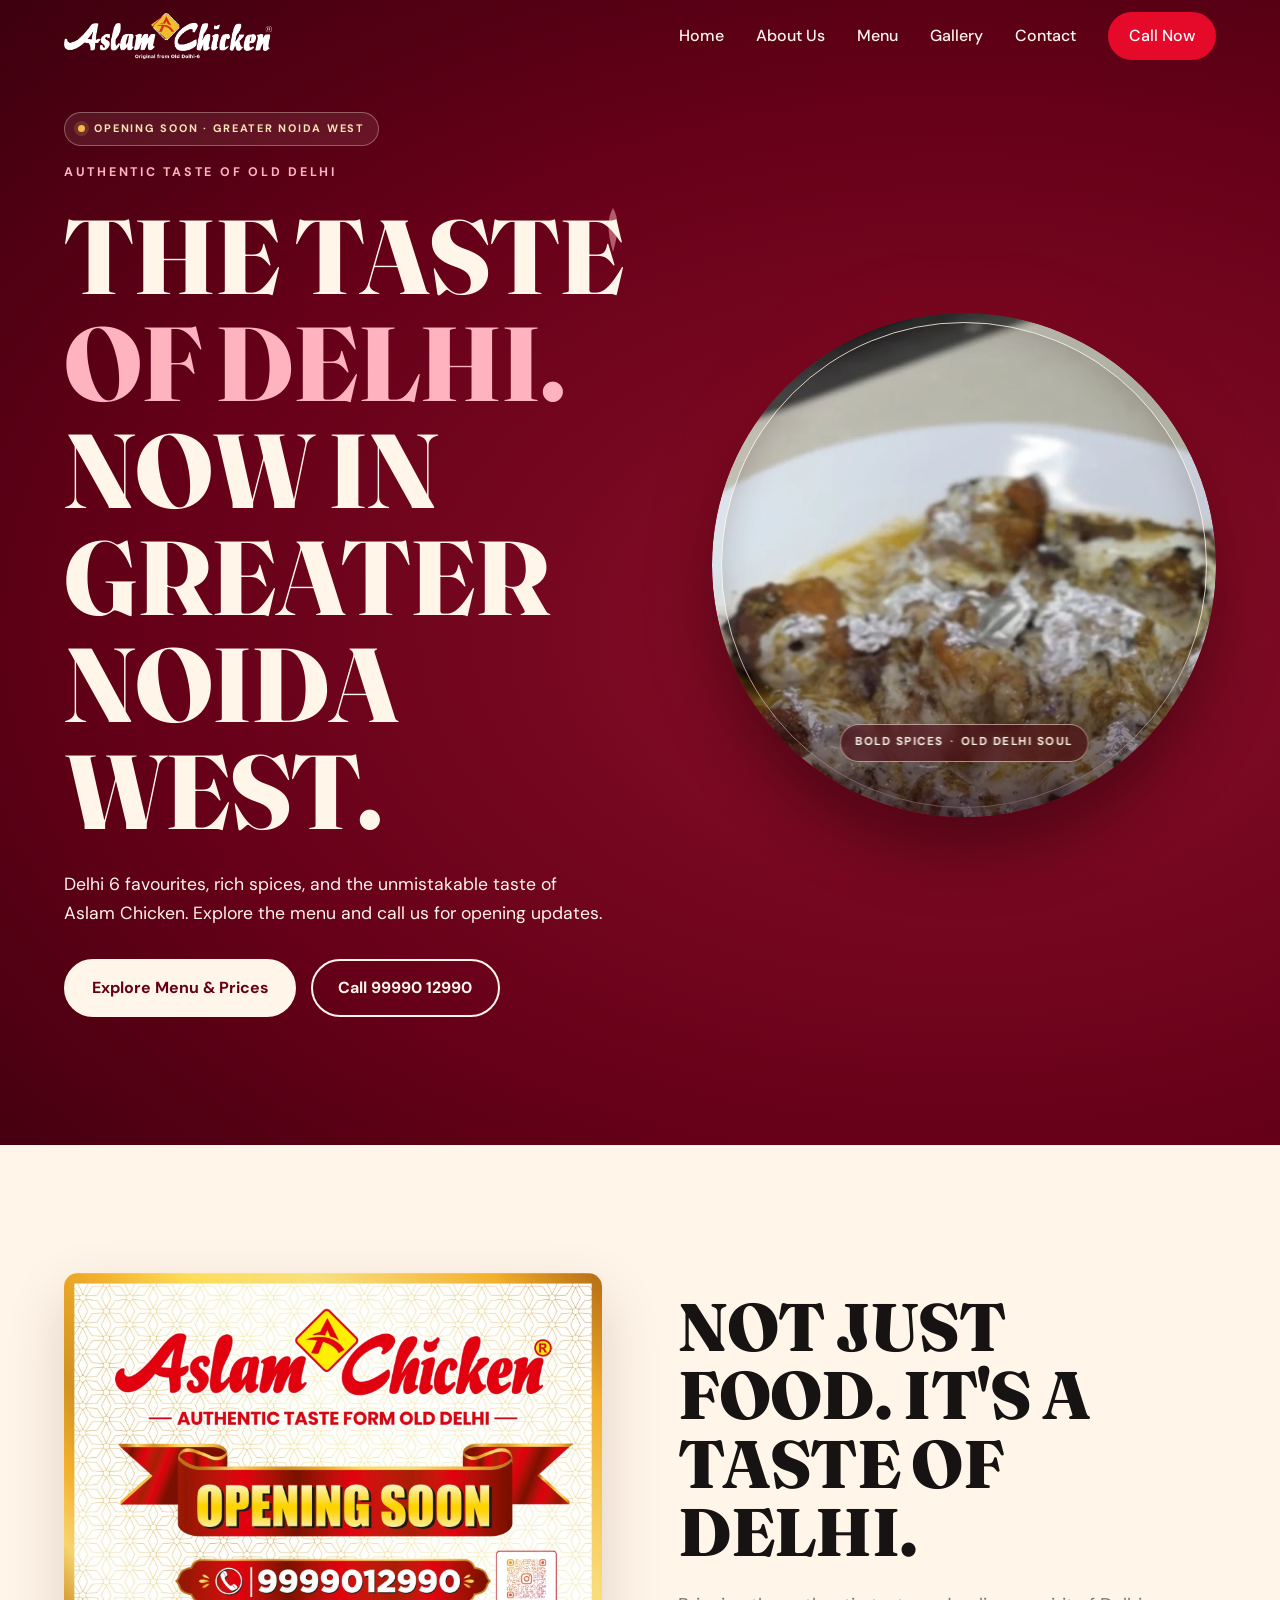
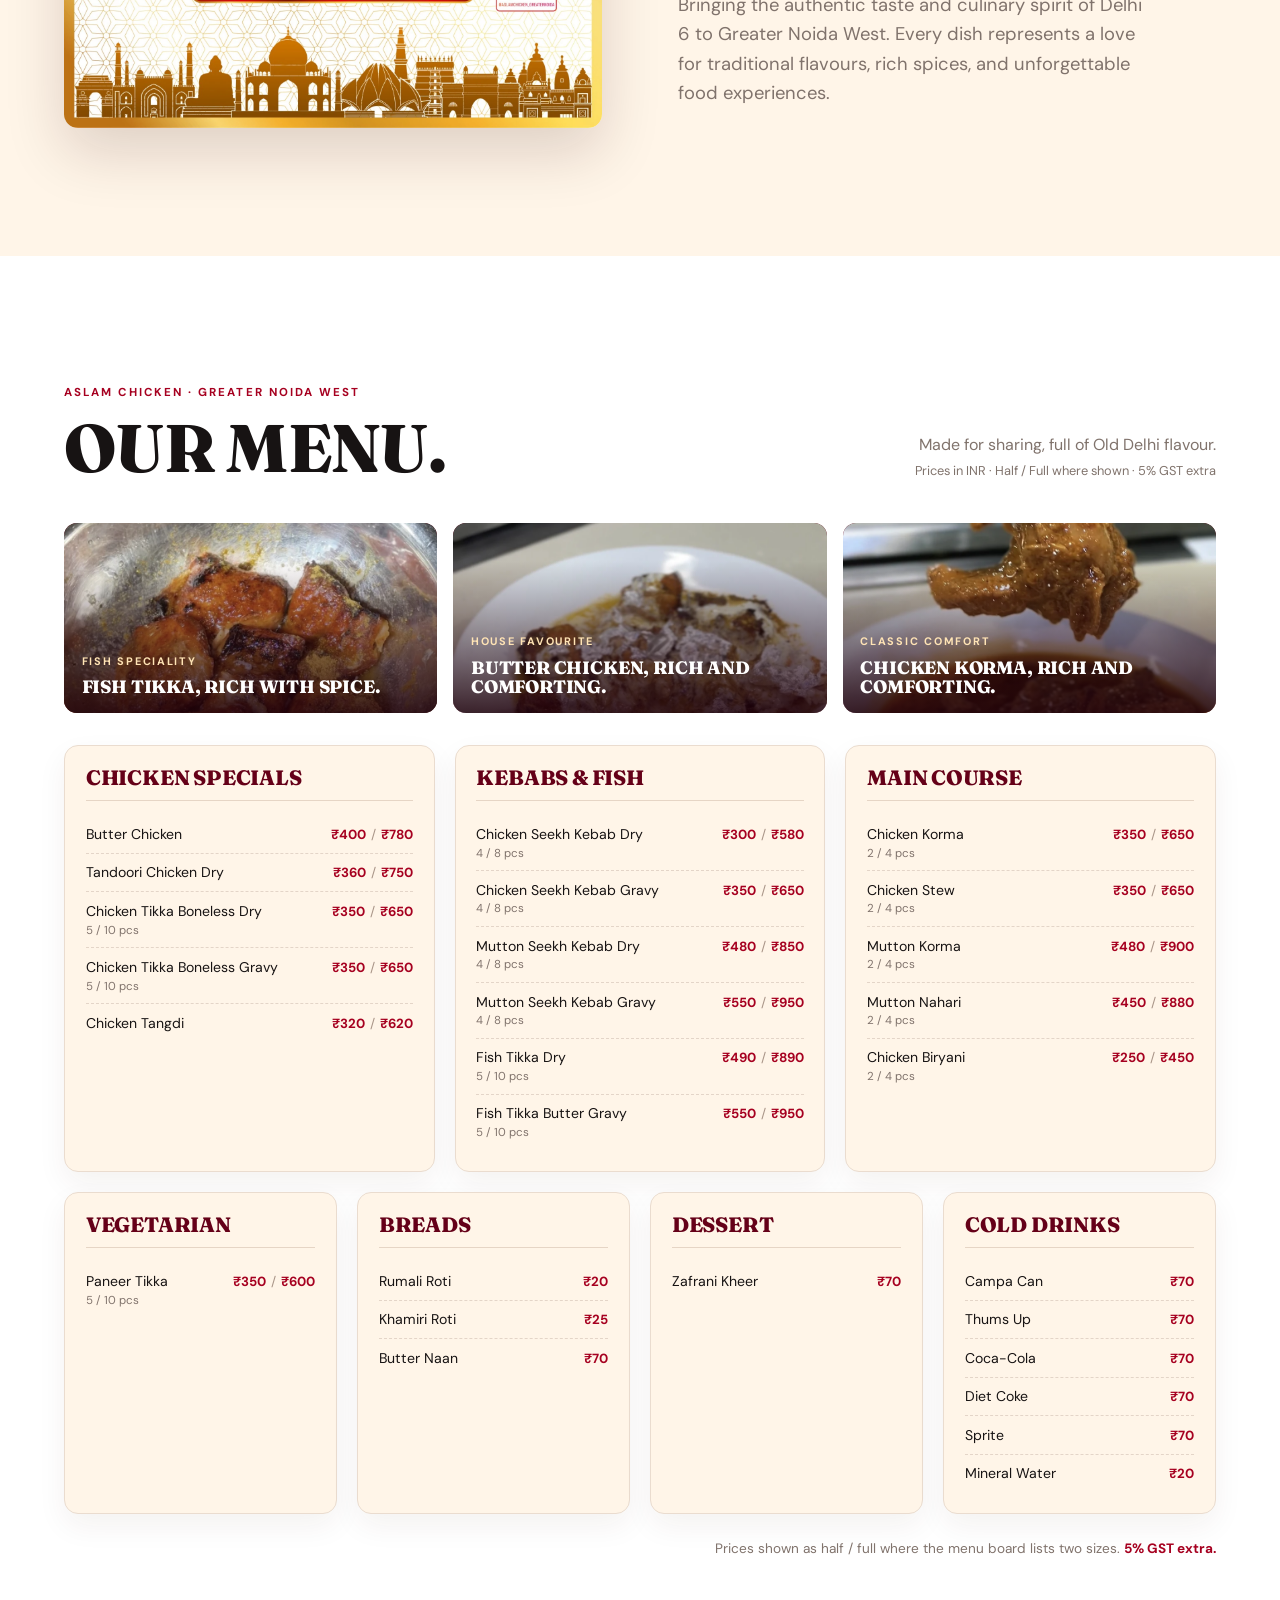
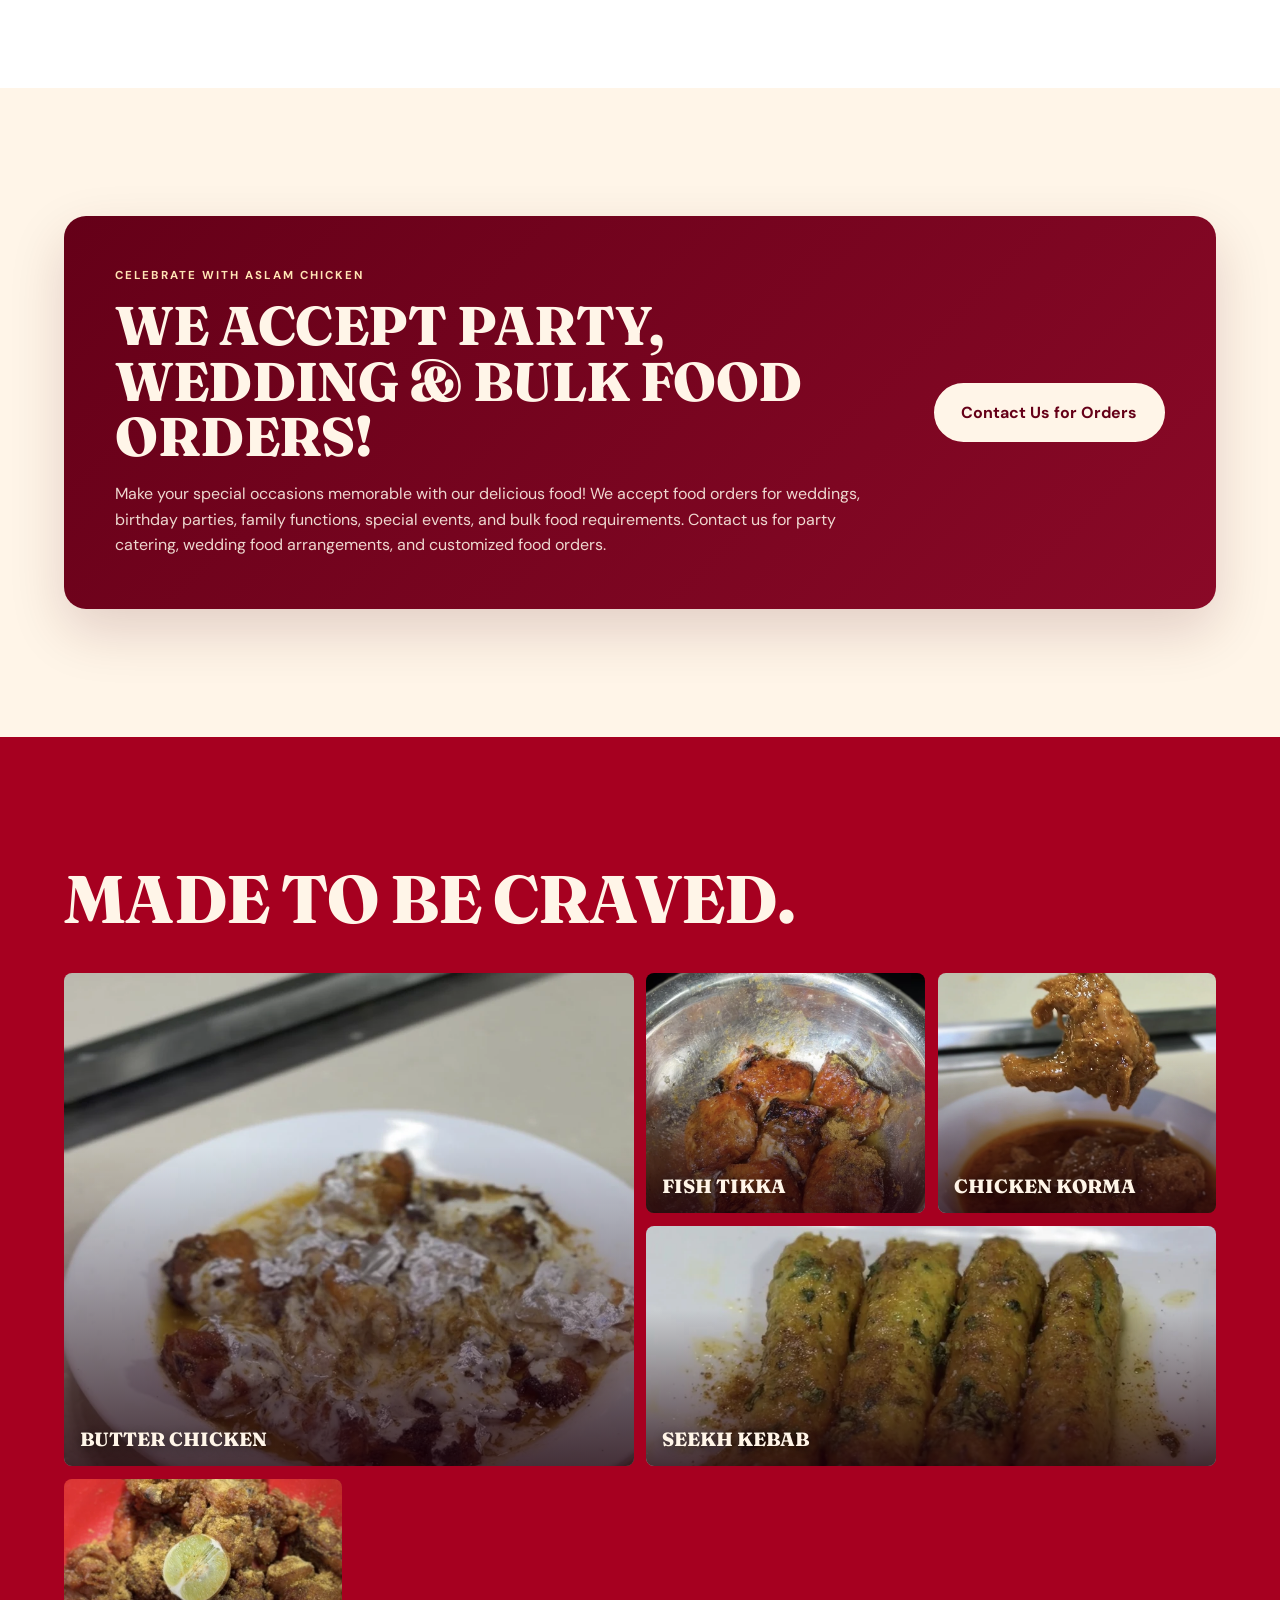
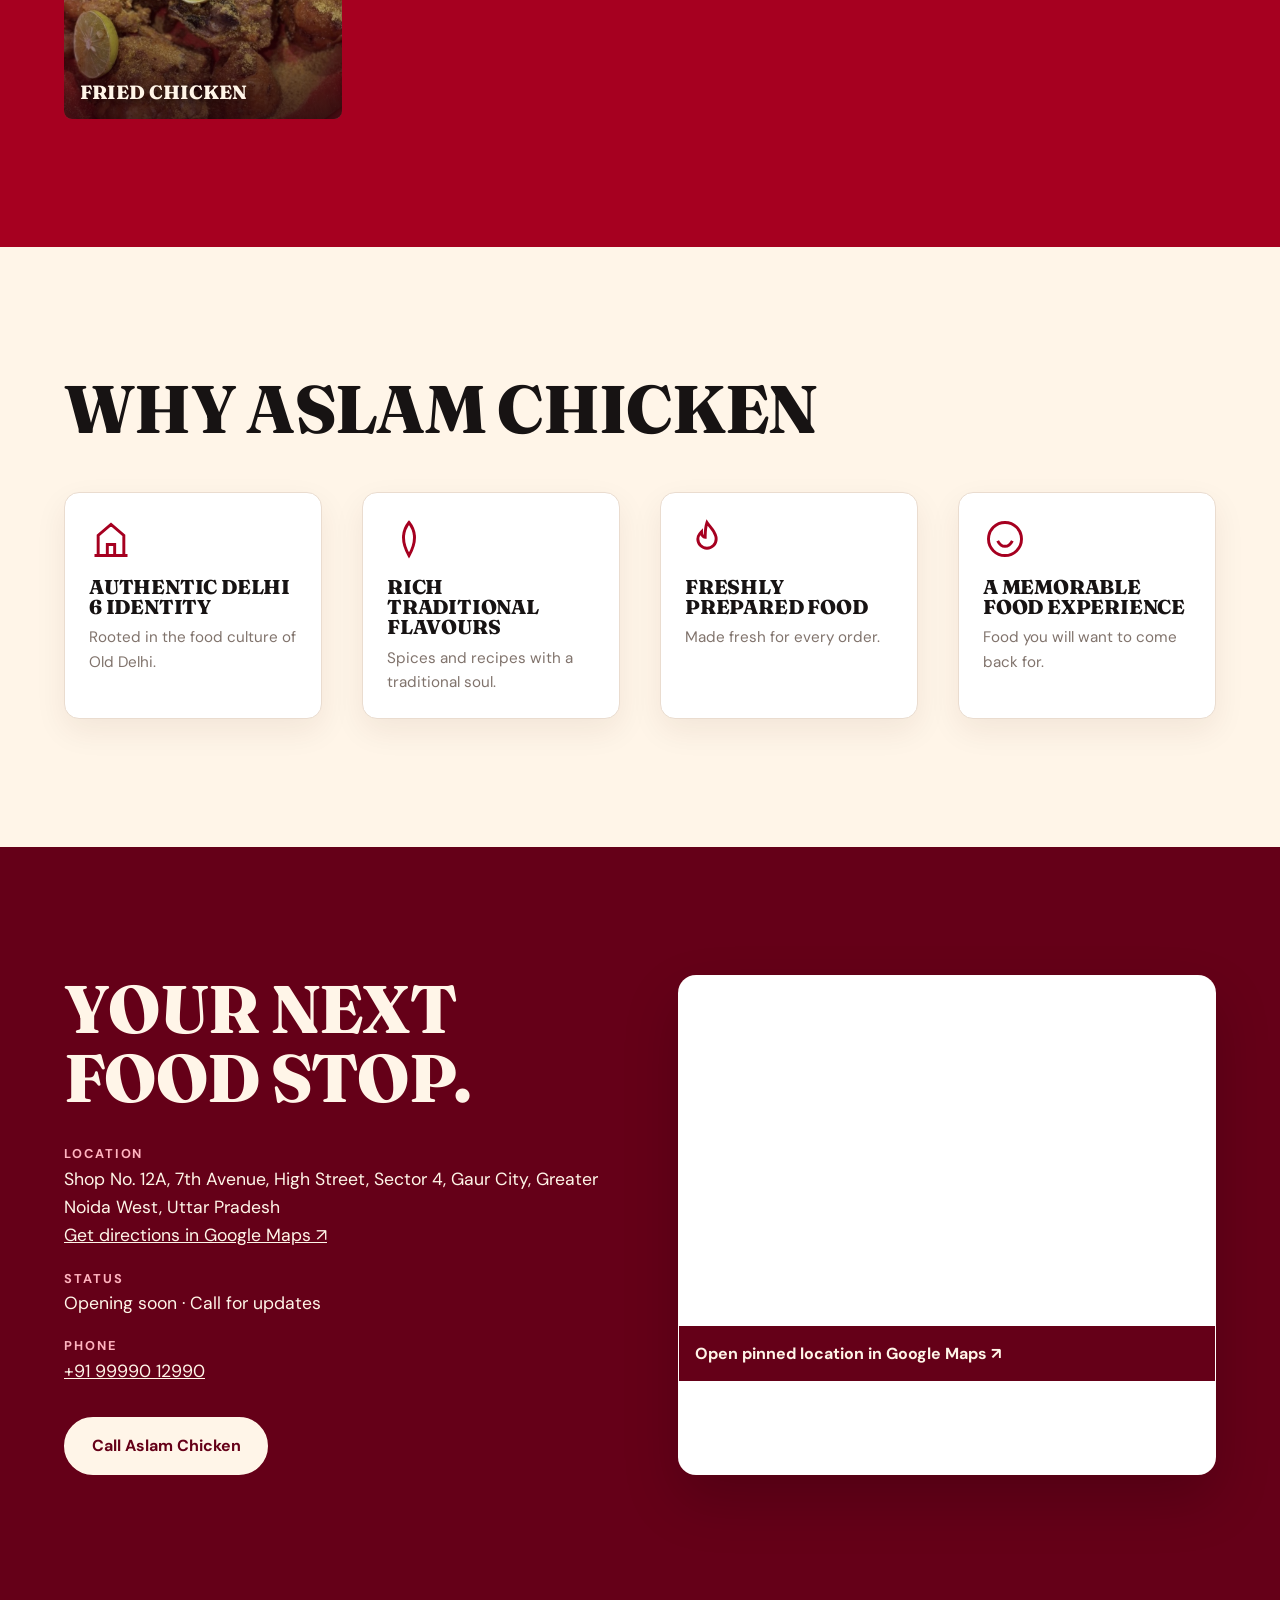
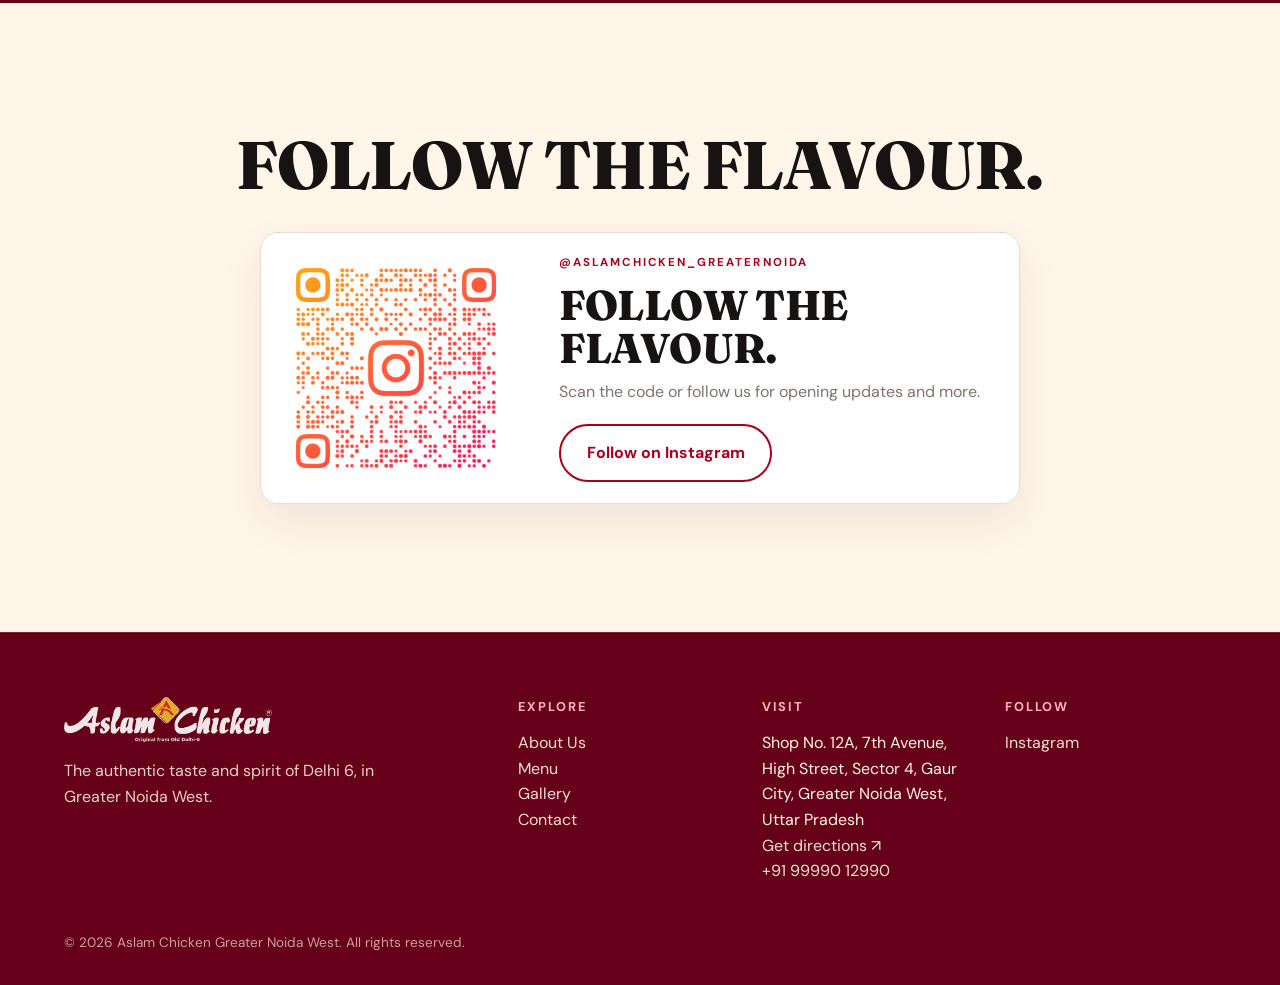
==== commit 2c02b886: "Correct menu labels and promote bulk orders" ====
--- a/index.html
+++ b/index.html
@@ -69,9 +69,9 @@
 <div class="wrap">
 <div class="menu-heading rv"><div><p class="eyebrow">ASLAM CHICKEN · GREATER NOIDA WEST</p><h2>Our menu.</h2></div><p>Made for sharing, full of Old Delhi flavour.<br><small>Prices in INR · Half / Full where shown · 5% GST extra</small></p></div>
 <div class="menu-highlights">
-<article class="menu-highlight rv"><img src="assets/images/real-chicken-tikka.webp" alt="Owner photo of grilled chicken tikka" width="1000" height="1000" loading="lazy"><div><span>FROM THE TANDOOR</span><h3>Smoky, spiced, made to share.</h3></div></article>
+<article class="menu-highlight rv"><img src="assets/images/real-chicken-tikka.webp" alt="Owner photo of Fish Tikka" width="1000" height="1000" loading="lazy"><div><span>FISH SPECIALITY</span><h3>Fish Tikka, rich with spice.</h3></div></article>
 <article class="menu-highlight rv"><img src="assets/images/real-butter-chicken.webp" alt="Owner photo of creamy butter chicken" width="1000" height="1000" loading="lazy"><div><span>HOUSE FAVOURITE</span><h3>Butter chicken, rich and comforting.</h3></div></article>
-<article class="menu-highlight rv"><img src="assets/images/real-chicken-curry.webp" alt="Owner photo of chicken curry" width="1000" height="1000" loading="lazy"><div><span>CLASSIC COMFORT</span><h3>Rich chicken curry, full of flavour.</h3></div></article>
+<article class="menu-highlight rv"><img src="assets/images/real-chicken-curry.webp" alt="Owner photo of Chicken Korma" width="1000" height="1000" loading="lazy"><div><span>CLASSIC COMFORT</span><h3>Chicken Korma, rich and comforting.</h3></div></article>
 </div>
 <div class="cats">
 <article class="cat rv"><h3>Chicken Specials</h3><ul class="menu-list">
@@ -104,13 +104,17 @@
 </div>
 </section>
 
+<section class="catering">
+<div class="wrap"><div class="catering-card rv"><div class="catering-copy"><p class="eyebrow">CELEBRATE WITH ASLAM CHICKEN</p><h2>We Accept Party, Wedding &amp; Bulk Food Orders!</h2><p>Make your special occasions memorable with our delicious food! We accept food orders for weddings, birthday parties, family functions, special events, and bulk food requirements. Contact us for party catering, wedding food arrangements, and customized food orders.</p></div><a class="btn fill" href="#visit">Contact Us for Orders</a></div></div>
+</section>
+
 <section class="exp" id="gallery">
 <div class="wrap">
 <h2 class="rv">Made to be craved.</h2>
 <div class="grid">
 <button class="slot gallery-item rv" type="button" data-full="assets/images/real-butter-chicken.webp" data-caption="Butter Chicken" aria-label="Open larger photo: Butter Chicken"><img src="assets/images/real-butter-chicken.webp" alt="Owner photo of creamy chicken curry" width="1000" height="1000" loading="lazy" decoding="async"><span>Butter Chicken</span></button>
-<button class="slot gallery-item rv" type="button" data-full="assets/images/real-chicken-tikka.webp" data-caption="Tandoori Chicken" aria-label="Open larger photo: Tandoori Chicken"><img src="assets/images/real-chicken-tikka.webp" alt="Owner photo of grilled chicken pieces" width="1000" height="1000" loading="lazy" decoding="async"><span>Tandoori Chicken</span></button>
-<button class="slot gallery-item rv" type="button" data-full="assets/images/real-chicken-curry.webp" data-caption="Chicken Curry" aria-label="Open larger photo: Chicken Curry"><img src="assets/images/real-chicken-curry.webp" alt="Owner photo of chicken curry" width="1000" height="1000" loading="lazy" decoding="async"><span>Chicken Curry</span></button>
+<button class="slot gallery-item rv" type="button" data-full="assets/images/real-chicken-tikka.webp" data-caption="Fish Tikka" aria-label="Open larger photo: Fish Tikka"><img src="assets/images/real-chicken-tikka.webp" alt="Owner photo of Fish Tikka" width="1000" height="1000" loading="lazy" decoding="async"><span>Fish Tikka</span></button>
+<button class="slot gallery-item rv" type="button" data-full="assets/images/real-chicken-curry.webp" data-caption="Chicken Korma" aria-label="Open larger photo: Chicken Korma"><img src="assets/images/real-chicken-curry.webp" alt="Owner photo of Chicken Korma" width="1000" height="1000" loading="lazy" decoding="async"><span>Chicken Korma</span></button>
 <button class="slot gallery-item rv" type="button" data-full="assets/images/real-seekh-kebab.webp" data-caption="Seekh Kebab" aria-label="Open larger photo: Seekh Kebab"><img src="assets/images/real-seekh-kebab.webp" alt="Chicken seekh kebabs with mint chutney" width="1000" height="1000" loading="lazy" decoding="async"><span>Seekh Kebab</span></button>
 <button class="slot gallery-item rv" type="button" data-full="assets/images/real-fried-chicken.webp" data-caption="Fried Chicken" aria-label="Open larger photo: Fried Chicken"><img src="assets/images/real-fried-chicken.webp" alt="Owner photo of fried chicken pieces" width="1000" height="1000" loading="lazy" decoding="async"><span>Fried Chicken</span></button>
 </div>
--- a/css/style.css
+++ b/css/style.css
@@ -262,3 +262,6 @@
 
 .location-map{overflow:hidden;border:1px solid rgba(255,245,232,.18);border-radius:18px;background:#fff;box-shadow:0 25px 55px rgba(0,0,0,.18)}.location-map iframe{display:block;width:100%;height:350px;border:0}.location-map>a{display:block;padding:.9rem 1rem;background:var(--burg);color:var(--cream);font-weight:700;text-decoration:none}.location-map>a:hover{text-decoration:underline}
 @media(max-width:620px){.location-map iframe{height:300px}}
+
+.catering{background:var(--cream)}.catering-card{display:grid;grid-template-columns:minmax(0,1fr) auto;align-items:center;gap:1.5rem 2rem;padding:clamp(1.5rem,4vw,3.25rem);border-radius:22px;background:linear-gradient(135deg,var(--burg),#8a0927);color:var(--cream);box-shadow:0 22px 55px rgba(74,0,20,.16)}.catering-copy .eyebrow{margin-bottom:.8rem;color:#ffe4b5}.catering-copy h2{max-width:780px;font-size:clamp(1.9rem,4.5vw,3.4rem)}.catering-copy>p:last-child{max-width:760px;margin-top:1rem;color:rgba(255,245,232,.88)}.catering-card .btn{white-space:nowrap}.catering-card .btn.fill{border-color:var(--cream)}
+@media(max-width:700px){.catering-card{grid-template-columns:minmax(0,1fr);gap:1.25rem}.catering-card .btn{justify-self:start;white-space:normal;text-align:center}}
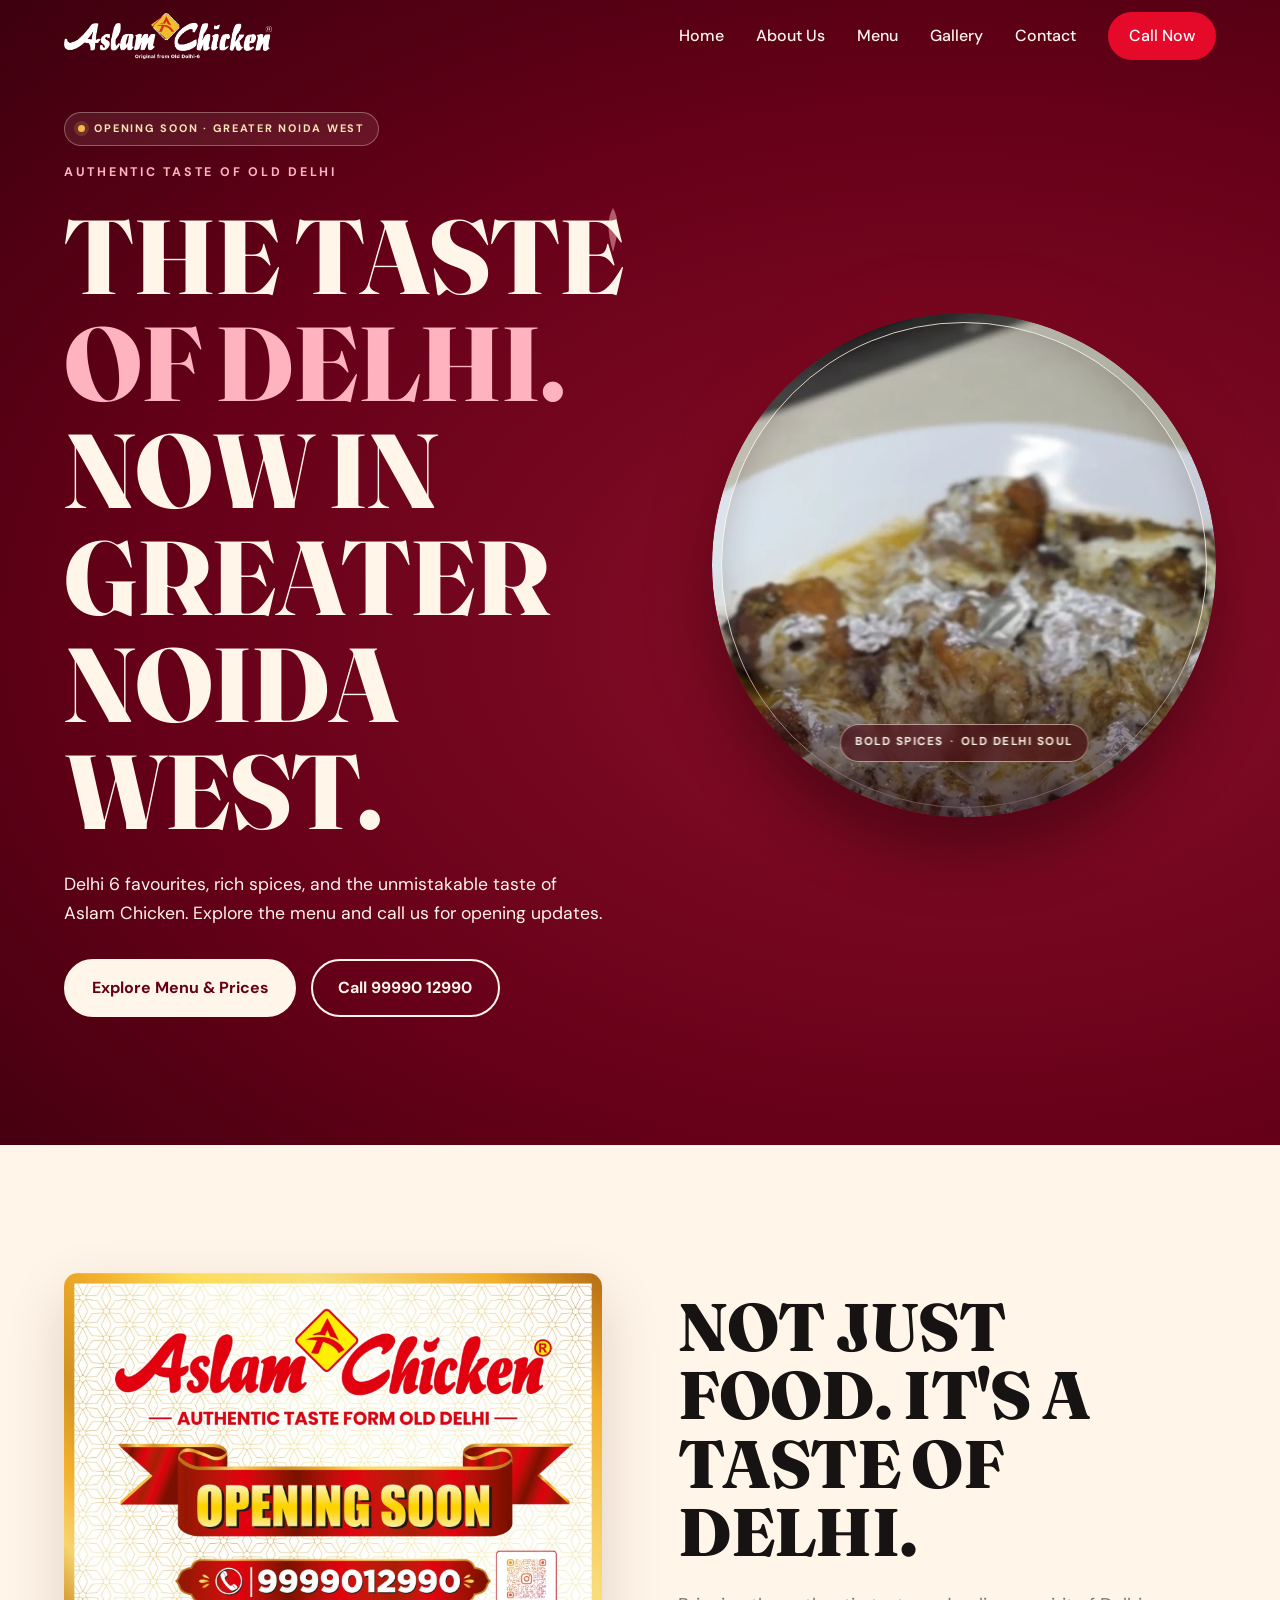
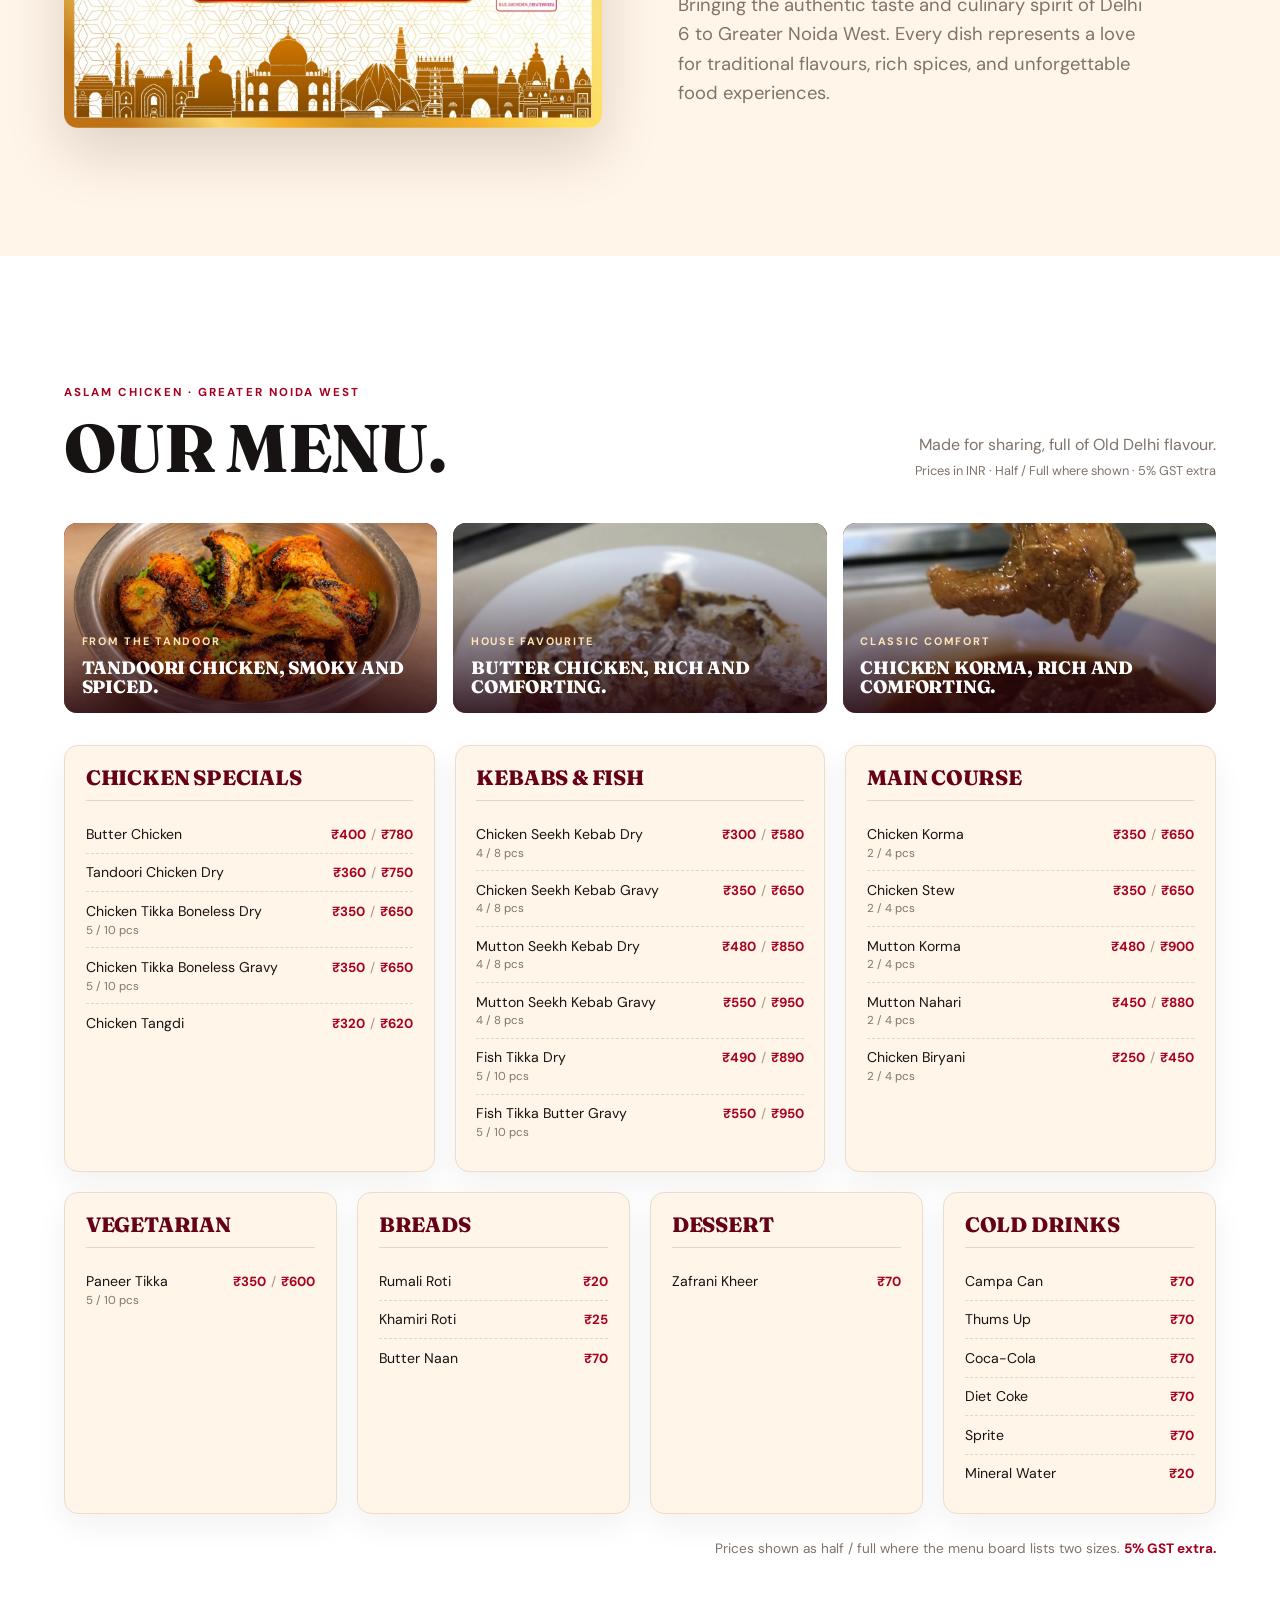
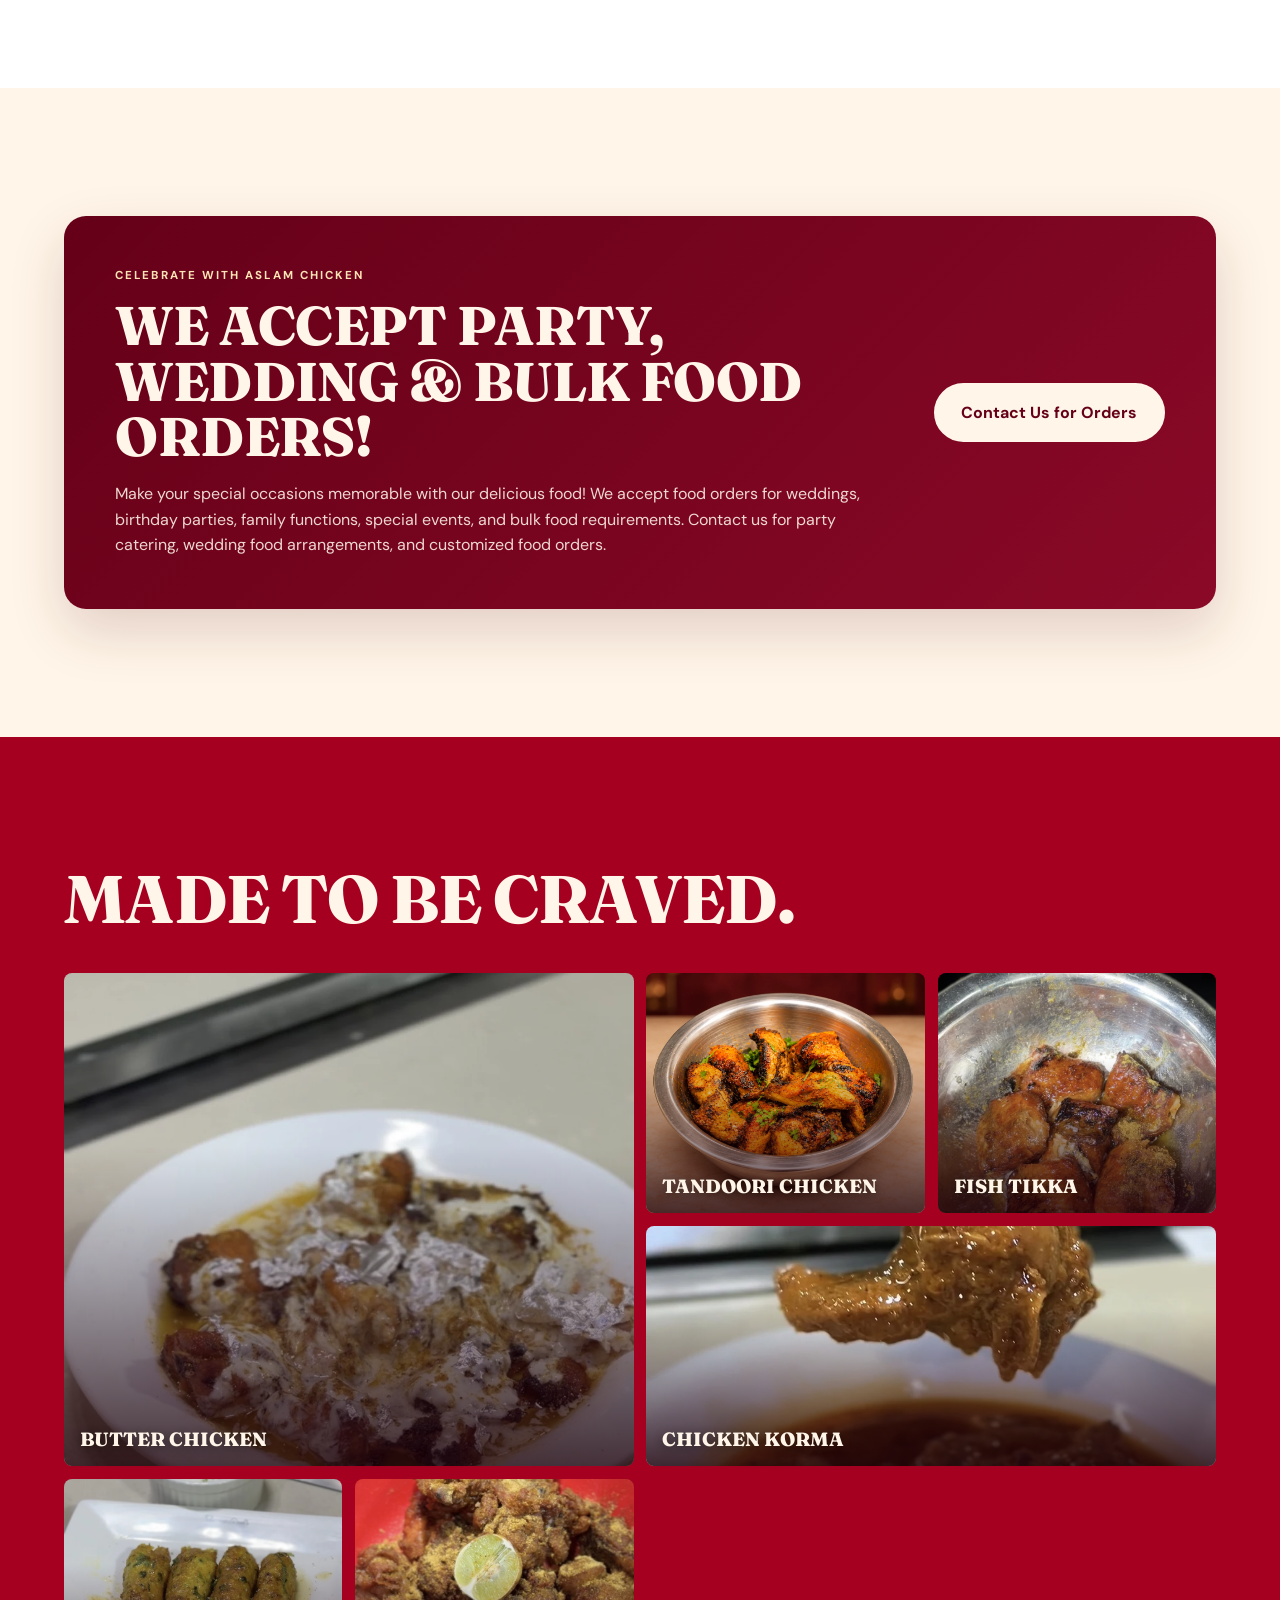
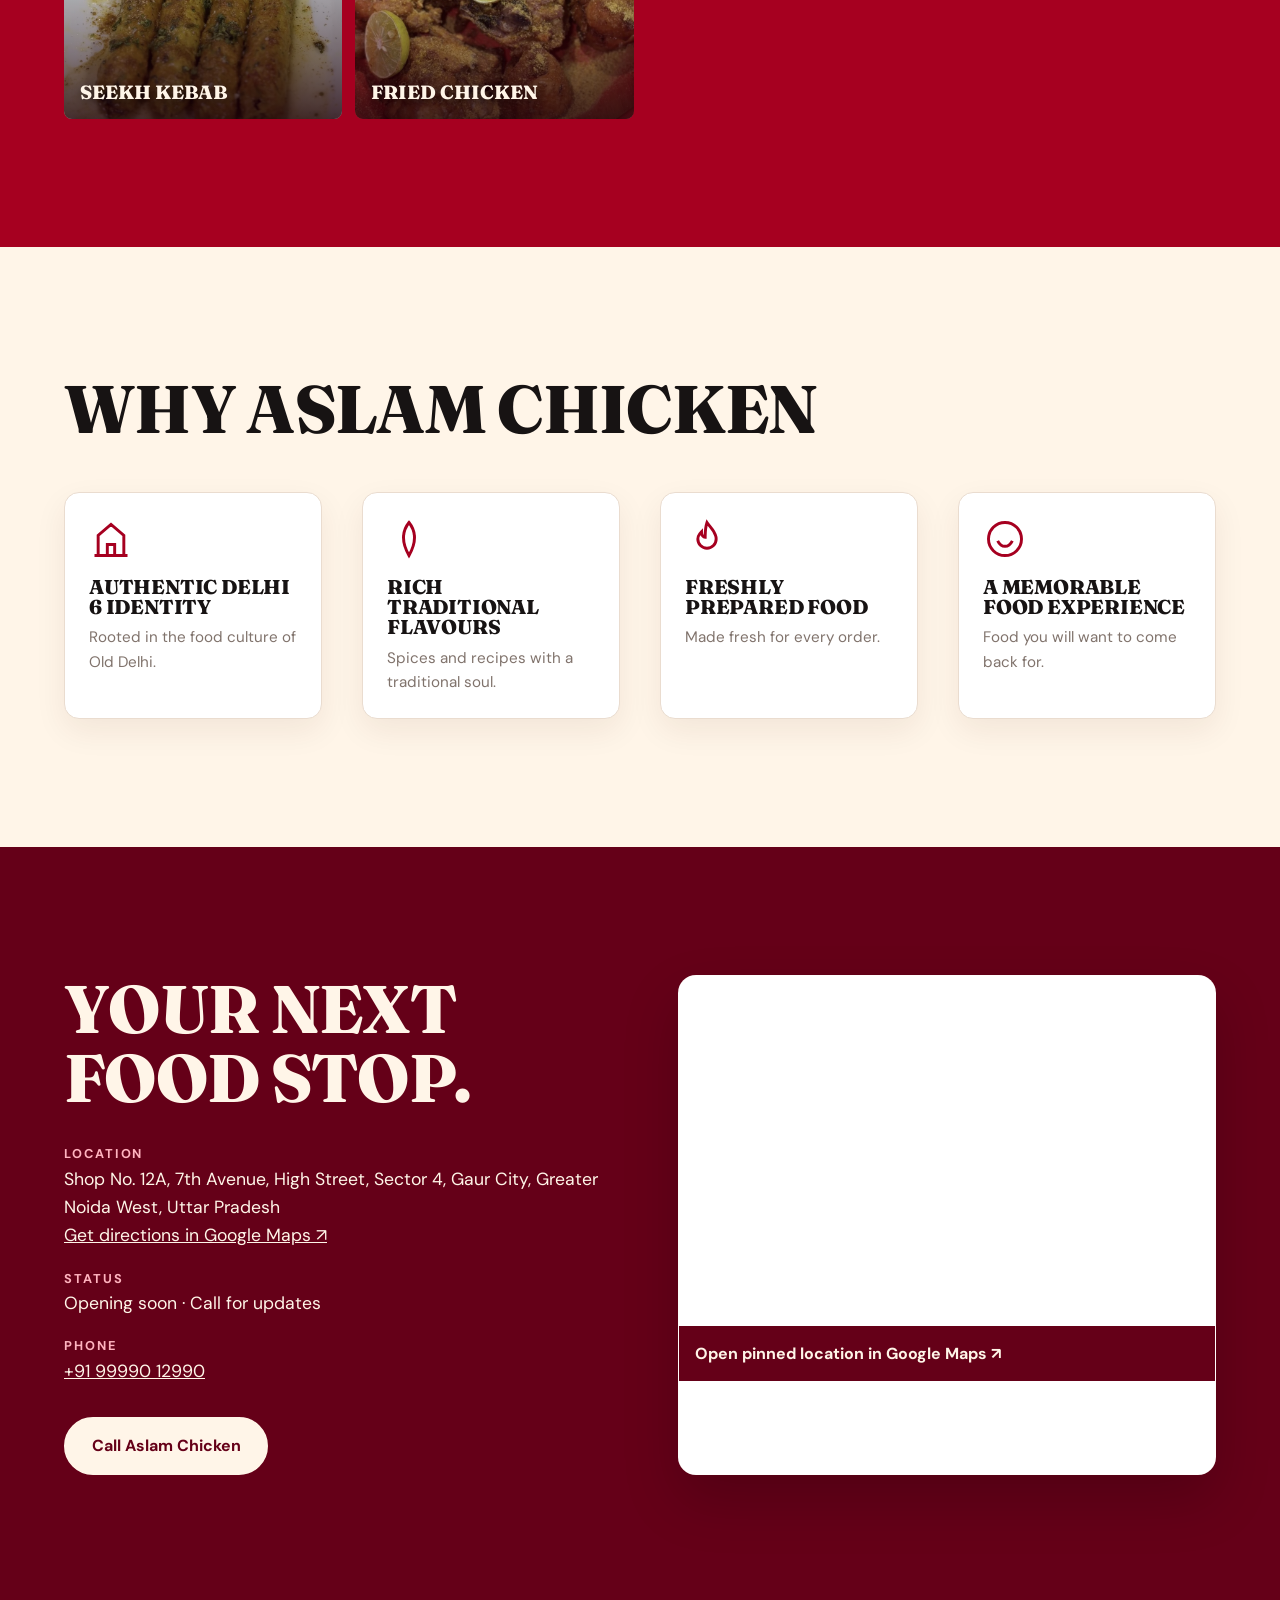
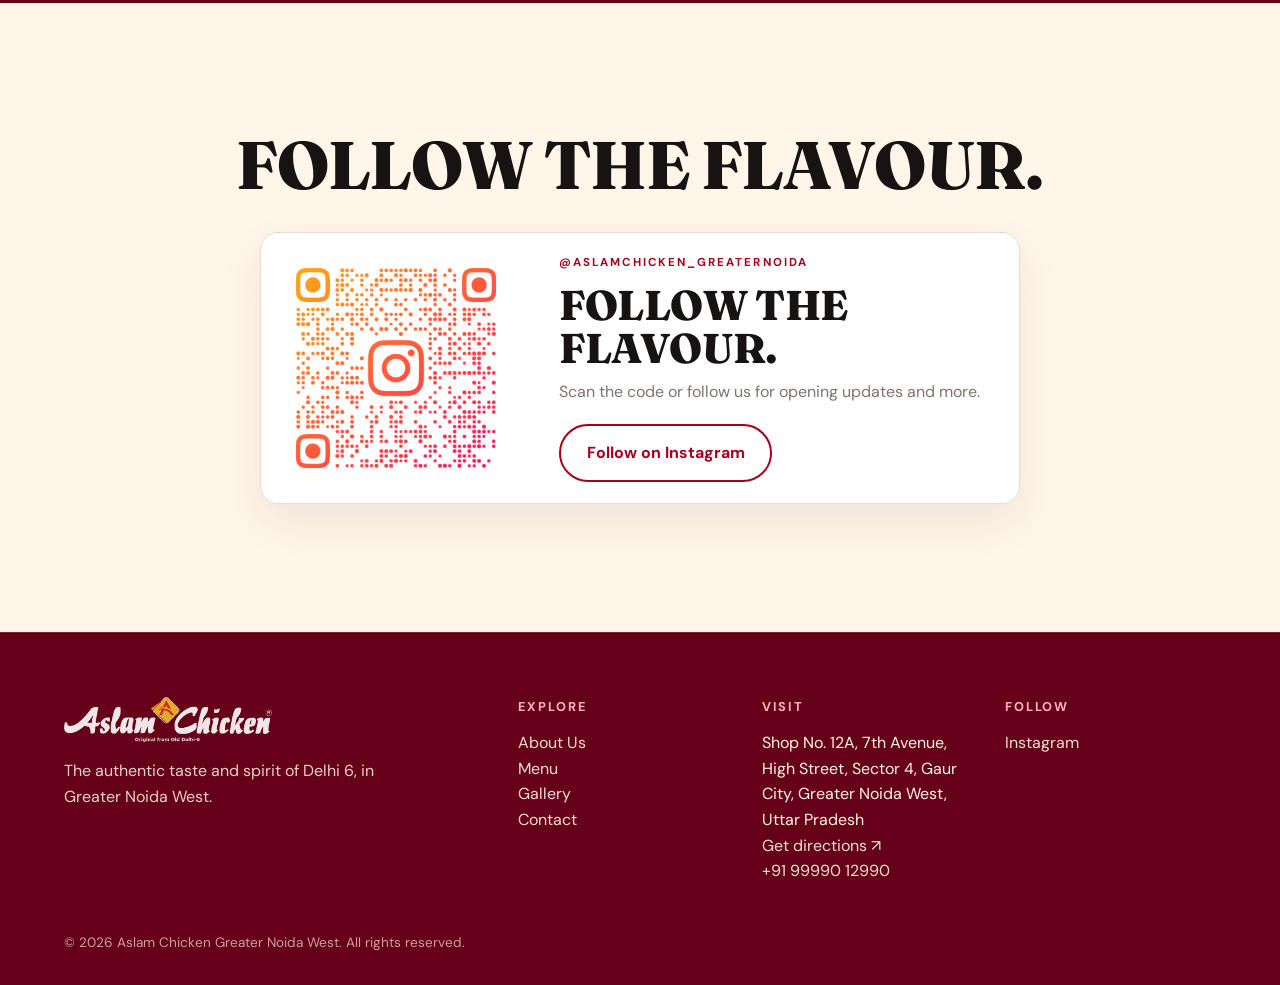
==== commit a9106468: "Edit and add tandoori chicken photo" ====
--- a/index.html
+++ b/index.html
@@ -69,7 +69,7 @@
 <div class="wrap">
 <div class="menu-heading rv"><div><p class="eyebrow">ASLAM CHICKEN · GREATER NOIDA WEST</p><h2>Our menu.</h2></div><p>Made for sharing, full of Old Delhi flavour.<br><small>Prices in INR · Half / Full where shown · 5% GST extra</small></p></div>
 <div class="menu-highlights">
-<article class="menu-highlight rv"><img src="assets/images/real-chicken-tikka.webp" alt="Owner photo of Fish Tikka" width="1000" height="1000" loading="lazy"><div><span>FISH SPECIALITY</span><h3>Fish Tikka, rich with spice.</h3></div></article>
+<article class="menu-highlight rv"><img src="assets/images/tandoori-chicken-edited.webp" alt="Edited owner photo of tandoori chicken" width="1000" height="1000" loading="lazy"><div><span>FROM THE TANDOOR</span><h3>Tandoori chicken, smoky and spiced.</h3></div></article>
 <article class="menu-highlight rv"><img src="assets/images/real-butter-chicken.webp" alt="Owner photo of creamy butter chicken" width="1000" height="1000" loading="lazy"><div><span>HOUSE FAVOURITE</span><h3>Butter chicken, rich and comforting.</h3></div></article>
 <article class="menu-highlight rv"><img src="assets/images/real-chicken-curry.webp" alt="Owner photo of Chicken Korma" width="1000" height="1000" loading="lazy"><div><span>CLASSIC COMFORT</span><h3>Chicken Korma, rich and comforting.</h3></div></article>
 </div>
@@ -113,6 +113,7 @@
 <h2 class="rv">Made to be craved.</h2>
 <div class="grid">
 <button class="slot gallery-item rv" type="button" data-full="assets/images/real-butter-chicken.webp" data-caption="Butter Chicken" aria-label="Open larger photo: Butter Chicken"><img src="assets/images/real-butter-chicken.webp" alt="Owner photo of creamy chicken curry" width="1000" height="1000" loading="lazy" decoding="async"><span>Butter Chicken</span></button>
+<button class="slot gallery-item rv" type="button" data-full="assets/images/tandoori-chicken-edited.webp" data-caption="Tandoori Chicken" aria-label="Open larger photo: Tandoori Chicken"><img src="assets/images/tandoori-chicken-edited.webp" alt="Edited owner photo of tandoori chicken" width="1000" height="1000" loading="lazy" decoding="async"><span>Tandoori Chicken</span></button>
 <button class="slot gallery-item rv" type="button" data-full="assets/images/real-chicken-tikka.webp" data-caption="Fish Tikka" aria-label="Open larger photo: Fish Tikka"><img src="assets/images/real-chicken-tikka.webp" alt="Owner photo of Fish Tikka" width="1000" height="1000" loading="lazy" decoding="async"><span>Fish Tikka</span></button>
 <button class="slot gallery-item rv" type="button" data-full="assets/images/real-chicken-curry.webp" data-caption="Chicken Korma" aria-label="Open larger photo: Chicken Korma"><img src="assets/images/real-chicken-curry.webp" alt="Owner photo of Chicken Korma" width="1000" height="1000" loading="lazy" decoding="async"><span>Chicken Korma</span></button>
 <button class="slot gallery-item rv" type="button" data-full="assets/images/real-seekh-kebab.webp" data-caption="Seekh Kebab" aria-label="Open larger photo: Seekh Kebab"><img src="assets/images/real-seekh-kebab.webp" alt="Chicken seekh kebabs with mint chutney" width="1000" height="1000" loading="lazy" decoding="async"><span>Seekh Kebab</span></button>
